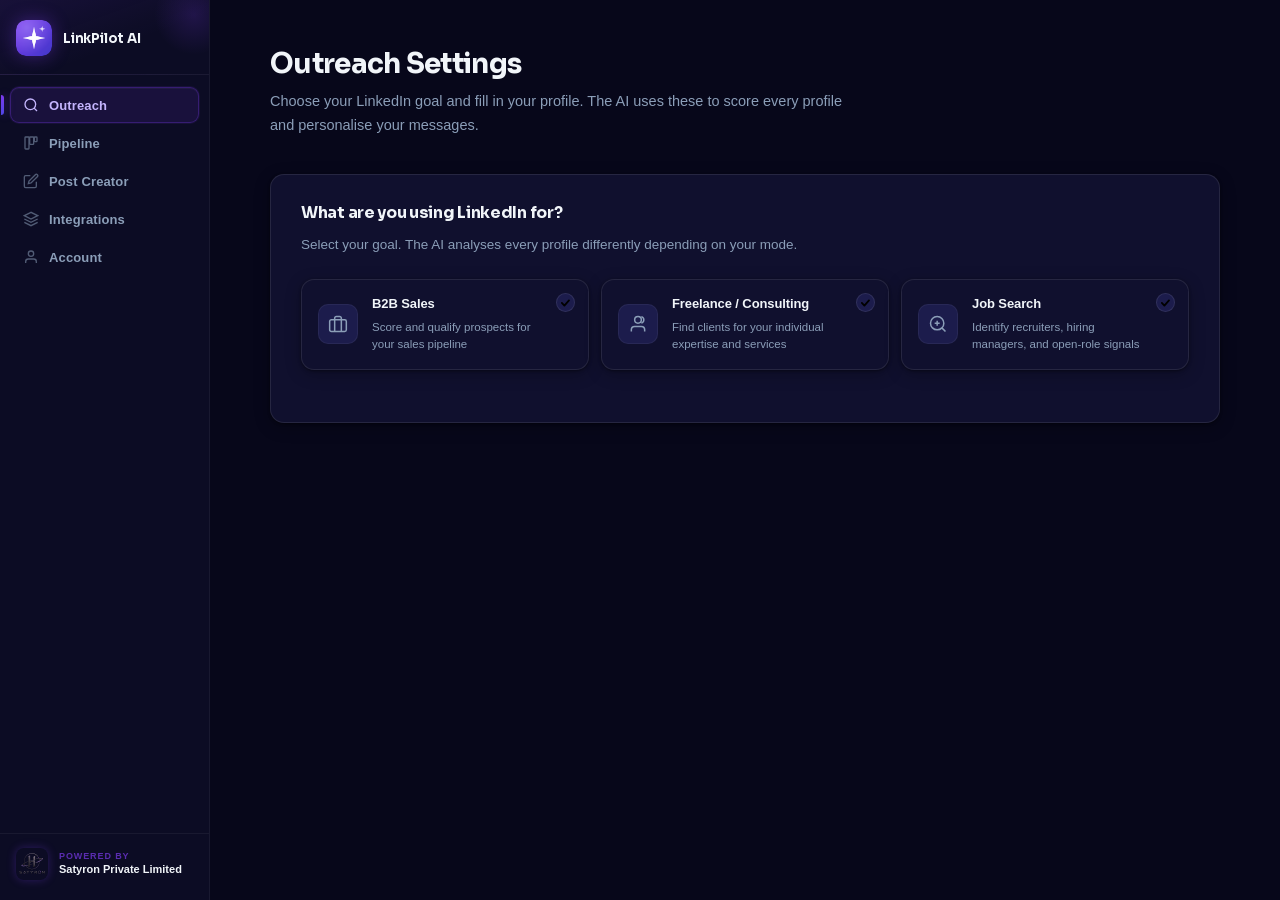
==== options/index.html @ fa3460a9 "Add outreach safety dashboard and Business Profile prefill to settings Two settings-page additions t" ====
<!DOCTYPE html>
<html lang="en">
<head>
  <meta charset="UTF-8">
  <meta name="viewport" content="width=device-width, initial-scale=1.0">
  <title>LinkPilot AI — Settings</title>
  <link rel="stylesheet" href="styles.css">
</head>
<body>
  <!-- ── Onboarding Overlay (shown for new users) ──────────────────────────── -->
  <div id="onboarding-overlay" class="onboarding-overlay" style="display:none;">
    <div class="onboarding-card">

      <!-- Step 1: Welcome -->
      <div class="ob-step" id="ob-step-welcome">
        <div class="ob-logo">
          <img src="../assets/extension_icon.png" width="56" height="56" alt="LinkPilot AI" style="border-radius:14px;display:block;" />
        </div>
        <div class="ob-welcome-title">Welcome to LinkPilot AI</div>
        <div class="ob-welcome-sub">by Satyron Private Limited</div>
        <div class="ob-user-row" id="ob-user-row"></div>
        <div class="ob-welcome-desc">AI-powered LinkedIn intelligence for B2B sales, freelancing, and job search. Let's get you set up.</div>
        <button class="ob-btn-primary" id="ob-welcome-next">Get Started →</button>
      </div>

      <!-- Step 2: Mode choice -->
      <div class="ob-step hidden" id="ob-step-mode">
        <div class="ob-welcome-title" style="font-size:19px">What are you using LinkedIn for?</div>
        <div class="ob-welcome-desc">This shapes how the AI scores contacts and writes your outreach — you can change it anytime in Settings.</div>
        <div class="mode-selector ob-mode-selector" id="ob-mode-selector">
          <button class="mode-card" type="button" data-intent="b2b_sales" id="ob-mode-b2b">
            <span class="mode-card-icon">
              <svg width="20" height="20" viewBox="0 0 24 24" fill="none" stroke="currentColor" stroke-width="1.8">
                <rect x="2" y="7" width="20" height="14" rx="2"/><path d="M16 21V5a2 2 0 0 0-2-2h-4a2 2 0 0 0-2 2v16"/>
              </svg>
            </span>
            <div class="mode-card-body">
              <span class="mode-card-name">B2B Sales</span>
              <span class="mode-card-tagline">Score and qualify prospects for your sales pipeline</span>
            </div>
            <span class="mode-card-check" aria-hidden="true">
              <svg width="11" height="11" viewBox="0 0 12 12" fill="none">
                <path d="M2 6.5l2.8 2.8 5-5.5" stroke="currentColor" stroke-width="2" stroke-linecap="round" stroke-linejoin="round"/>
              </svg>
            </span>
          </button>
          <button class="mode-card" type="button" data-intent="b2c_sales" id="ob-mode-b2c">
            <span class="mode-card-icon">
              <svg width="20" height="20" viewBox="0 0 24 24" fill="none" stroke="currentColor" stroke-width="1.8">
                <path d="M20 21v-2a4 4 0 0 0-4-4H8a4 4 0 0 0-4 4v2"/><circle cx="12" cy="7" r="4"/>
                <path d="M16 3.13a4 4 0 0 1 0 7.75"/>
              </svg>
            </span>
            <div class="mode-card-body">
              <span class="mode-card-name">Freelance / Consulting</span>
              <span class="mode-card-tagline">Find clients for your individual expertise and services</span>
            </div>
            <span class="mode-card-check" aria-hidden="true">
              <svg width="11" height="11" viewBox="0 0 12 12" fill="none">
                <path d="M2 6.5l2.8 2.8 5-5.5" stroke="currentColor" stroke-width="2" stroke-linecap="round" stroke-linejoin="round"/>
              </svg>
            </span>
          </button>
          <button class="mode-card" type="button" data-intent="job_search" id="ob-mode-job">
            <span class="mode-card-icon">
              <svg width="20" height="20" viewBox="0 0 24 24" fill="none" stroke="currentColor" stroke-width="1.8">
                <circle cx="11" cy="11" r="8"/><line x1="21" y1="21" x2="16.65" y2="16.65"/>
                <line x1="11" y1="8" x2="11" y2="14"/><line x1="8" y1="11" x2="14" y2="11"/>
              </svg>
            </span>
            <div class="mode-card-body">
              <span class="mode-card-name">Job Search</span>
              <span class="mode-card-tagline">Identify recruiters, hiring managers, and open-role signals</span>
            </div>
            <span class="mode-card-check" aria-hidden="true">
              <svg width="11" height="11" viewBox="0 0 12 12" fill="none">
                <path d="M2 6.5l2.8 2.8 5-5.5" stroke="currentColor" stroke-width="2" stroke-linecap="round" stroke-linejoin="round"/>
              </svg>
            </span>
          </button>
        </div>
        <button class="ob-btn-primary" id="ob-mode-next" disabled>Continue →</button>
      </div>

      <!-- Step 3: Connect OpenAI -->
      <div class="ob-step hidden" id="ob-step-apikey">
        <div class="ob-logo">
          <svg width="40" height="40" viewBox="0 0 24 24" fill="none" stroke="#a78bfa" stroke-width="1.6"><rect x="3" y="11" width="18" height="11" rx="2" ry="2"/><path d="M7 11V7a5 5 0 0 1 10 0v4"/></svg>
        </div>
        <div class="ob-welcome-title" style="font-size:19px">Connect your OpenAI account</div>
        <div class="ob-welcome-desc">Every analysis and message runs on your own OpenAI account, not ours — so you'll need an API key to use any AI feature. <a href="https://platform.openai.com/api-keys" target="_blank" rel="noopener" style="color:#c4b5fd">Get a key →</a></div>
        <input type="password" id="ob-api-key-input" class="ob-apikey-input" placeholder="sk-proj-..." autocomplete="off" spellcheck="false" />
        <div id="ob-apikey-status" class="status-msg" aria-live="polite"></div>
        <button class="ob-btn-primary" id="ob-apikey-save">Connect &amp; Continue →</button>
        <div class="ob-skip"><button class="ob-skip-btn" id="ob-apikey-skip">I'll add this later</button></div>
      </div>

      <!-- Step 4: Pricing -->
      <div class="ob-step hidden" id="ob-step-pricing">
        <div class="ob-pricing-header">
          <div class="ob-pricing-title">Choose your plan</div>
          <div class="ob-pricing-sub">Start free, upgrade when you need more.</div>
        </div>
        <div class="ob-plans">

          <!-- Free -->
          <div class="ob-plan ob-plan-free">
            <div class="ob-plan-badge">Free</div>
            <div class="ob-plan-price"><span class="ob-price-amount">$0</span><span class="ob-price-period">/month</span></div>
            <div class="ob-plan-desc">Perfect for getting started</div>
            <ul class="ob-plan-features">
              <li><svg width="14" height="14" viewBox="0 0 24 24" fill="none" stroke="#4ade80" stroke-width="2.5"><polyline points="20 6 9 17 4 12"/></svg>50 AI analyses per month</li>
              <li><svg width="14" height="14" viewBox="0 0 24 24" fill="none" stroke="#4ade80" stroke-width="2.5"><polyline points="20 6 9 17 4 12"/></svg>All outreach modes (B2B, Freelance, Job)</li>
              <li><svg width="14" height="14" viewBox="0 0 24 24" fill="none" stroke="#4ade80" stroke-width="2.5"><polyline points="20 6 9 17 4 12"/></svg>AI post creator</li>
              <li><svg width="14" height="14" viewBox="0 0 24 24" fill="none" stroke="#4ade80" stroke-width="2.5"><polyline points="20 6 9 17 4 12"/></svg>Connection &amp; follow-up messages</li>
              <li class="ob-feat-muted"><svg width="14" height="14" viewBox="0 0 24 24" fill="none" stroke="rgba(148,163,184,0.4)" stroke-width="2"><line x1="18" y1="6" x2="6" y2="18"/><line x1="6" y1="6" x2="18" y2="18"/></svg>HubSpot CRM integration</li>
              <li class="ob-feat-muted"><svg width="14" height="14" viewBox="0 0 24 24" fill="none" stroke="rgba(148,163,184,0.4)" stroke-width="2"><line x1="18" y1="6" x2="6" y2="18"/><line x1="6" y1="6" x2="18" y2="18"/></svg>Unlimited analyses</li>
            </ul>
            <button class="ob-btn-free" id="ob-start-free">Start Free</button>
          </div>

          <!-- Pro -->
          <div class="ob-plan ob-plan-pro">
            <div class="ob-plan-badge ob-badge-pro">Pro</div>
            <div class="ob-popular-tag">Most Popular</div>
            <div class="ob-plan-price"><span class="ob-price-amount">$29</span><span class="ob-price-period">/month</span></div>
            <div class="ob-plan-desc">For power users &amp; sales teams</div>
            <ul class="ob-plan-features">
              <li><svg width="14" height="14" viewBox="0 0 24 24" fill="none" stroke="#a78bfa" stroke-width="2.5"><polyline points="20 6 9 17 4 12"/></svg>Unlimited AI analyses</li>
              <li><svg width="14" height="14" viewBox="0 0 24 24" fill="none" stroke="#a78bfa" stroke-width="2.5"><polyline points="20 6 9 17 4 12"/></svg>All outreach modes (B2B, Freelance, Job)</li>
              <li><svg width="14" height="14" viewBox="0 0 24 24" fill="none" stroke="#a78bfa" stroke-width="2.5"><polyline points="20 6 9 17 4 12"/></svg>AI post creator + image generation</li>
              <li><svg width="14" height="14" viewBox="0 0 24 24" fill="none" stroke="#a78bfa" stroke-width="2.5"><polyline points="20 6 9 17 4 12"/></svg>HubSpot CRM push</li>
              <li><svg width="14" height="14" viewBox="0 0 24 24" fill="none" stroke="#a78bfa" stroke-width="2.5"><polyline points="20 6 9 17 4 12"/></svg>Priority AI (faster responses)</li>
              <li><svg width="14" height="14" viewBox="0 0 24 24" fill="none" stroke="#a78bfa" stroke-width="2.5"><polyline points="20 6 9 17 4 12"/></svg>Early access to new features</li>
            </ul>
            <button class="ob-btn-pro" id="ob-start-pro">
              <svg width="14" height="14" viewBox="0 0 24 24" fill="none" stroke="currentColor" stroke-width="2"><polygon points="13 2 3 14 12 14 11 22 21 10 12 10 13 2"/></svg>
              Upgrade to Pro
            </button>
            <div class="ob-pro-note" id="ob-pro-status"></div>
          </div>

        </div>
        <div class="ob-skip"><button class="ob-skip-btn" id="ob-skip">Maybe later — continue with free</button></div>
      </div>

    </div>
  </div>

  <div class="settings-root">

    <!-- ── Sidebar ─────────────────────────────────────────────────────────── -->
    <aside class="settings-sidebar">
      <div class="sidebar-brand">
        <div class="sidebar-brand-icon">
          <img src="../assets/extension_icon.png" width="36" height="36" alt="LinkPilot AI" style="display:block;border-radius:9px;" />
        </div>
        <div class="sidebar-brand-text">
          <span class="brand-name">LinkPilot AI</span>
        </div>
      </div>

      <nav class="sidebar-nav">
        <button class="snav-item active" data-tab="outreach">
          <svg width="16" height="16" viewBox="0 0 24 24" fill="none" stroke="currentColor" stroke-width="2">
            <circle cx="11" cy="11" r="8"/><line x1="21" y1="21" x2="16.65" y2="16.65"/>
          </svg>
          Outreach
        </button>
        <button class="snav-item" data-tab="pipeline">
          <svg width="16" height="16" viewBox="0 0 24 24" fill="none" stroke="currentColor" stroke-width="2">
            <rect x="3" y="3" width="6" height="18" rx="1"/><rect x="10" y="3" width="6" height="11" rx="1"/><rect x="17" y="3" width="4" height="7" rx="1"/>
          </svg>
          Pipeline
        </button>
        <button class="snav-item" data-tab="postcreator">
          <svg width="16" height="16" viewBox="0 0 24 24" fill="none" stroke="currentColor" stroke-width="2">
            <path d="M11 4H4a2 2 0 0 0-2 2v14a2 2 0 0 0 2 2h14a2 2 0 0 0 2-2v-7"/><path d="M18.5 2.5a2.121 2.121 0 0 1 3 3L12 15l-4 1 1-4 9.5-9.5z"/>
          </svg>
          Post Creator
        </button>
        <button class="snav-item" data-tab="integrations">
          <svg width="16" height="16" viewBox="0 0 24 24" fill="none" stroke="currentColor" stroke-width="2">
            <path d="M12 2L2 7l10 5 10-5-10-5z"/><path d="M2 17l10 5 10-5"/><path d="M2 12l10 5 10-5"/>
          </svg>
          Integrations
        </button>
        <button class="snav-item" data-tab="account">
          <svg width="16" height="16" viewBox="0 0 24 24" fill="none" stroke="currentColor" stroke-width="2">
            <path d="M20 21v-2a4 4 0 0 0-4-4H8a4 4 0 0 0-4 4v2"/><circle cx="12" cy="7" r="4"/>
          </svg>
          Account
        </button>
      </nav>

      <div class="sidebar-powered">
        <img src="../assets/satyron_logo.png" width="32" height="32" alt="Satyron" class="powered-logo" />
        <div class="powered-text">
          <span class="powered-by">Powered by</span>
          <span class="powered-name">Satyron Private Limited</span>
        </div>
      </div>
    </aside>

    <!-- ── Main Content ────────────────────────────────────────────────────── -->
    <main class="settings-main">

      <!-- ── Tab: Outreach ──────────────────────────────────────────────────── -->
      <div class="stab-panel" id="panel-outreach">
        <div class="panel-header">
          <h1>Outreach Settings</h1>
          <p class="panel-sub">Choose your LinkedIn goal and fill in your profile. The AI uses these to score every profile and personalise your messages.</p>
        </div>

        <!-- Mode Selector -->
        <div class="card">
          <h3>What are you using LinkedIn for?</h3>
          <p class="card-desc">Select your goal. The AI analyses every profile differently depending on your mode.</p>
          <div class="mode-selector" id="mode-selector">
            <button class="mode-card" data-intent="b2b_sales" id="mode-b2b">
              <span class="mode-card-icon">
                <svg width="20" height="20" viewBox="0 0 24 24" fill="none" stroke="currentColor" stroke-width="1.8">
                  <rect x="2" y="7" width="20" height="14" rx="2"/><path d="M16 21V5a2 2 0 0 0-2-2h-4a2 2 0 0 0-2 2v16"/>
                </svg>
              </span>
              <div class="mode-card-body">
                <span class="mode-card-name">B2B Sales</span>
                <span class="mode-card-tagline">Score and qualify prospects for your sales pipeline</span>
              </div>
              <span class="mode-card-check" aria-hidden="true">
                <svg width="11" height="11" viewBox="0 0 12 12" fill="none">
                  <path d="M2 6.5l2.8 2.8 5-5.5" stroke="currentColor" stroke-width="2" stroke-linecap="round" stroke-linejoin="round"/>
                </svg>
              </span>
            </button>
            <button class="mode-card" data-intent="b2c_sales" id="mode-b2c">
              <span class="mode-card-icon">
                <svg width="20" height="20" viewBox="0 0 24 24" fill="none" stroke="currentColor" stroke-width="1.8">
                  <path d="M20 21v-2a4 4 0 0 0-4-4H8a4 4 0 0 0-4 4v2"/><circle cx="12" cy="7" r="4"/>
                  <path d="M16 3.13a4 4 0 0 1 0 7.75"/>
                </svg>
              </span>
              <div class="mode-card-body">
                <span class="mode-card-name">Freelance / Consulting</span>
                <span class="mode-card-tagline">Find clients for your individual expertise and services</span>
              </div>
              <span class="mode-card-check" aria-hidden="true">
                <svg width="11" height="11" viewBox="0 0 12 12" fill="none">
                  <path d="M2 6.5l2.8 2.8 5-5.5" stroke="currentColor" stroke-width="2" stroke-linecap="round" stroke-linejoin="round"/>
                </svg>
              </span>
            </button>
            <button class="mode-card" data-intent="job_search" id="mode-job">
              <span class="mode-card-icon">
                <svg width="20" height="20" viewBox="0 0 24 24" fill="none" stroke="currentColor" stroke-width="1.8">
                  <circle cx="11" cy="11" r="8"/><line x1="21" y1="21" x2="16.65" y2="16.65"/>
                  <line x1="11" y1="8" x2="11" y2="14"/><line x1="8" y1="11" x2="14" y2="11"/>
                </svg>
              </span>
              <div class="mode-card-body">
                <span class="mode-card-name">Job Search</span>
                <span class="mode-card-tagline">Identify recruiters, hiring managers, and open-role signals</span>
              </div>
              <span class="mode-card-check" aria-hidden="true">
                <svg width="11" height="11" viewBox="0 0 12 12" fill="none">
                  <path d="M2 6.5l2.8 2.8 5-5.5" stroke="currentColor" stroke-width="2" stroke-linecap="round" stroke-linejoin="round"/>
                </svg>
              </span>
            </button>
          </div>
          <div id="intent-status" class="status-msg" aria-live="polite"></div>
        </div>

        <!-- Mode info box -->
        <div class="mode-info-box" id="mode-info-box"></div>

        <!-- Profile cards — shown/hidden per mode -->
        <div id="step2-block">

          <!-- B2B: ICP -->
          <div class="card hidden" id="sales-config">
            <div class="card-mode-badge badge-sales">B2B Sales</div>
            <h3>Ideal Customer Profile (ICP)</h3>
            <p class="card-desc">Define which industries you sell into and which to skip. The AI rates every prospect as <strong>Strong Fit</strong>, <strong>Partial Fit</strong>, or <strong>Poor Fit</strong>.</p>
            <div class="form-group">
              <label>Target industries <span class="label-hint">— prospects here score higher</span></label>
              <div class="tag-input" id="target-tags"></div>
              <input type="text" id="target-input" class="tag-text" placeholder='Type an industry and press Enter — e.g. "Dental", "Fintech"' autocomplete="off" />
            </div>
            <div class="form-group">
              <label>Excluded industries <span class="label-hint">— flagged as poor fit automatically</span></label>
              <div class="tag-input" id="exclude-tags"></div>
              <input type="text" id="exclude-input" class="tag-text" placeholder='Type to exclude and press Enter — e.g. "IT staffing"' autocomplete="off" />
            </div>
            <div id="icp-status" class="status-msg" aria-live="polite"></div>
            <div class="actions">
              <button type="button" id="icp-save-btn" class="btn-primary">Save ICP</button>
              <button type="button" id="icp-reset-btn" class="btn-secondary">Reset excludes to default</button>
            </div>
          </div>

          <!-- B2B: Business Profile -->
          <div class="card hidden" id="business-config">
            <div class="card-mode-badge badge-sales">B2B Sales</div>
            <h3>Your Business Profile</h3>
            <p class="card-desc">Tell the AI what you sell and who you sell to. It uses this to write personalised outreach that references your context without ever making a hard pitch.</p>
            <div class="form-group">
              <label for="biz-expertise">Your personal expertise <span class="optional">(optional)</span></label>
              <textarea id="biz-expertise" rows="2" placeholder="e.g. Senior Full Stack Engineer with 10 years in AI, ML automation, and blockchain"></textarea>
            </div>
            <div class="form-group">
              <label for="biz-offer">What you sell / offer</label>
              <textarea id="biz-offer" rows="2" placeholder="e.g. We build custom patient-booking software for dental clinics"></textarea>
            </div>
            <div class="form-group">
              <label for="biz-customer">Your ideal customer</label>
              <textarea id="biz-customer" rows="2" placeholder="e.g. Clinic owners and practice managers at multi-location dental groups"></textarea>
            </div>
            <div class="form-group">
              <label for="biz-problem">Problem you solve</label>
              <textarea id="biz-problem" rows="2" placeholder="e.g. They lose revenue to no-shows and manual scheduling"></textarea>
            </div>
            <div class="form-group">
              <label for="biz-valueprop">Value prop <span class="optional">(optional)</span></label>
              <input type="text" id="biz-valueprop" placeholder="e.g. Cut no-shows by 40% with automated reminders" />
            </div>
            <div class="form-row">
              <div class="form-group">
                <label for="biz-name">Your first name <span class="optional">(optional)</span></label>
                <input type="text" id="biz-name" placeholder="e.g. Jane" />
              </div>
              <div class="form-group">
                <label for="biz-company">Your company name <span class="optional">(optional)</span></label>
                <input type="text" id="biz-company" placeholder="e.g. Acme" />
              </div>
            </div>
            <div id="biz-status" class="status-msg" aria-live="polite"></div>
            <div class="actions">
              <button type="button" id="biz-save-btn" class="btn-primary">Save Business Profile</button>
            </div>
          </div>

          <!-- B2B: Message Style -->
          <div class="card hidden" id="message-config">
            <div class="card-mode-badge badge-sales">B2B Sales</div>
            <h3>Message Style</h3>
            <p class="card-desc">Set your default tone and length for AI-generated connection requests and messages.</p>
            <div class="form-group">
              <label>Tone</label>
              <div class="seg" id="tone-seg">
                <button type="button" data-val="warm">Warm</button>
                <button type="button" data-val="direct">Direct</button>
                <button type="button" data-val="casual">Casual</button>
                <button type="button" data-val="professional">Professional</button>
              </div>
            </div>
            <div class="form-group">
              <label>Length</label>
              <div class="seg" id="length-seg">
                <button type="button" data-val="short">Short</button>
                <button type="button" data-val="standard">Standard</button>
              </div>
            </div>
            <div class="form-group">
              <label class="checkbox-row">
                <input type="checkbox" id="cta-toggle" />
                Include a soft call-to-action at the end
              </label>
              <input type="text" id="cta-text" placeholder='e.g. "Open to a quick chat sometime?"' />
            </div>
            <div id="msg-status" class="status-msg" aria-live="polite"></div>
            <div class="actions">
              <button type="button" id="msg-save-btn" class="btn-primary">Save Message Style</button>
            </div>
          </div>

          <!-- Freelance: Target Industries -->
          <div class="card hidden" id="b2c-icp-config">
            <div class="card-mode-badge badge-b2c">Freelance</div>
            <h3>Target Client Industries</h3>
            <p class="card-desc">Optional — your own target/exclude industries, separate from any B2B ICP you've configured. The AI rates each contact's <strong>Client Potential</strong> using these instead.</p>
            <div class="form-group">
              <label>Target industries <span class="label-hint">— contacts here score higher</span></label>
              <div class="tag-input" id="b2c-target-tags"></div>
              <input type="text" id="b2c-target-input" class="tag-text" placeholder='Type an industry and press Enter — e.g. "Startups", "E-commerce"' autocomplete="off" />
            </div>
            <div class="form-group">
              <label>Excluded industries <span class="optional">(optional)</span></label>
              <div class="tag-input" id="b2c-exclude-tags"></div>
              <input type="text" id="b2c-exclude-input" class="tag-text" placeholder='Type to exclude and press Enter' autocomplete="off" />
            </div>
            <div id="b2c-icp-status" class="status-msg" aria-live="polite"></div>
            <div class="actions">
              <button type="button" id="b2c-icp-save-btn" class="btn-primary">Save Target Industries</button>
            </div>
          </div>

          <!-- Freelance: Personal Profile -->
          <div class="card hidden" id="b2c-config">
            <div class="card-mode-badge badge-b2c">Freelance</div>
            <h3>Your Personal Profile</h3>
            <p class="card-desc">Tell the AI about your expertise and services so it can evaluate each contact as a potential client and suggest the best approach angle.</p>
            <div class="form-group">
              <label for="b2c-expertise">Your expertise / domain</label>
              <textarea id="b2c-expertise" rows="2" placeholder="e.g. Full-stack developer specialising in React and Node.js — 8 years building SaaS products"></textarea>
            </div>
            <div class="form-group">
              <label for="b2c-services">Services you offer</label>
              <textarea id="b2c-services" rows="2" placeholder="e.g. MVP builds, custom dashboards, API integrations"></textarea>
            </div>
            <div class="form-group">
              <label for="b2c-target">Your target clients</label>
              <textarea id="b2c-target" rows="2" placeholder="e.g. Funded early-stage startups and solo founders"></textarea>
            </div>
            <div class="form-group">
              <label for="b2c-problem">Problem you solve</label>
              <textarea id="b2c-problem" rows="2" placeholder="e.g. Founders who need to ship fast but can't justify a full-time engineer"></textarea>
            </div>
            <div class="form-group">
              <label for="b2c-valueprop">Your unique angle <span class="optional">(optional)</span></label>
              <input type="text" id="b2c-valueprop" placeholder="e.g. Shipped 20+ MVPs, always on time, async-first" />
            </div>
            <div class="form-group">
              <label for="b2c-name">Your first name <span class="optional">(optional)</span></label>
              <input type="text" id="b2c-name" placeholder="e.g. Jane" />
            </div>
            <div id="b2c-status" class="status-msg" aria-live="polite"></div>
            <div class="actions">
              <button type="button" id="b2c-save-btn" class="btn-primary">Save Personal Profile</button>
            </div>
          </div>

          <!-- Freelance: Message Style -->
          <div class="card hidden" id="b2c-message-config">
            <div class="card-mode-badge badge-b2c">Freelance</div>
            <h3>Message Style</h3>
            <p class="card-desc">Set your default tone and length for AI-generated connection requests and messages. Separate from your B2B style — switching modes never carries one over into the other.</p>
            <div class="form-group">
              <label>Tone</label>
              <div class="seg" id="b2c-tone-seg">
                <button type="button" data-val="warm">Warm</button>
                <button type="button" data-val="direct">Direct</button>
                <button type="button" data-val="casual">Casual</button>
                <button type="button" data-val="professional">Professional</button>
              </div>
            </div>
            <div class="form-group">
              <label>Length</label>
              <div class="seg" id="b2c-length-seg">
                <button type="button" data-val="short">Short</button>
                <button type="button" data-val="standard">Standard</button>
              </div>
            </div>
            <div class="form-group">
              <label class="checkbox-row">
                <input type="checkbox" id="b2c-cta-toggle" />
                Include a soft call-to-action at the end
              </label>
              <input type="text" id="b2c-cta-text" placeholder='e.g. "Open to a quick chat sometime?"' />
            </div>
            <div id="b2c-msg-status" class="status-msg" aria-live="polite"></div>
            <div class="actions">
              <button type="button" id="b2c-msg-save-btn" class="btn-primary">Save Message Style</button>
            </div>
          </div>

          <!-- Job Search: Seeker Profile -->
          <div class="card hidden" id="job-config">
            <div class="card-mode-badge badge-job">Job Search</div>
            <h3>Your Job Seeker Profile</h3>
            <p class="card-desc">The AI uses this to write connection requests that sound natural — not like a job application.</p>
            <div class="form-row">
              <div class="form-group">
                <label for="job-name">Your first name <span class="optional">(optional)</span></label>
                <input type="text" id="job-name" placeholder="e.g. Alex" />
              </div>
              <div class="form-group">
                <label for="job-title">Your current or target job title</label>
                <input type="text" id="job-title" placeholder="e.g. Product Manager" />
              </div>
            </div>
            <div class="form-group">
              <label for="job-background">Your professional background <span class="label-hint">— 1 to 3 sentences</span></label>
              <textarea id="job-background" rows="3" placeholder="e.g. 5 years in B2B SaaS product management at two Series-B startups."></textarea>
            </div>
            <div class="form-group">
              <label>Roles you are targeting</label>
              <div class="tag-input" id="job-role-tags"></div>
              <input type="text" id="job-role-input" class="tag-text" placeholder='Press Enter after each — e.g. "Product Manager", "Growth Lead"' autocomplete="off" />
            </div>
            <div class="form-group">
              <label>Industries you are targeting <span class="optional">(optional)</span></label>
              <div class="tag-input" id="job-industry-tags"></div>
              <input type="text" id="job-industry-input" class="tag-text" placeholder='e.g. "SaaS", "Fintech"' autocomplete="off" />
            </div>
            <div class="form-group">
              <label for="job-years">Years of experience</label>
              <select id="job-years" class="form-select">
                <option value="">Select...</option>
                <option value="0–2 years (entry-level)">0–2 years (entry-level)</option>
                <option value="3–5 years (mid-level)">3–5 years (mid-level)</option>
                <option value="6–10 years (senior)">6–10 years (senior)</option>
                <option value="10+ years (lead / principal)">10+ years (lead / principal)</option>
              </select>
            </div>
            <div id="job-status" class="status-msg" aria-live="polite"></div>
            <div class="actions">
              <button type="button" id="job-save-btn" class="btn-primary">Save Job Profile</button>
            </div>
          </div>

          <!-- Job Search: Message Style -->
          <div class="card hidden" id="job-message-config">
            <div class="card-mode-badge badge-job">Job Search</div>
            <h3>Message Style</h3>
            <p class="card-desc">Set your default tone and length for AI-generated connection requests and messages. Separate from your other modes' style.</p>
            <div class="form-group">
              <label>Tone</label>
              <div class="seg" id="job-tone-seg">
                <button type="button" data-val="warm">Warm</button>
                <button type="button" data-val="direct">Direct</button>
                <button type="button" data-val="casual">Casual</button>
                <button type="button" data-val="professional">Professional</button>
              </div>
            </div>
            <div class="form-group">
              <label>Length</label>
              <div class="seg" id="job-length-seg">
                <button type="button" data-val="short">Short</button>
                <button type="button" data-val="standard">Standard</button>
              </div>
            </div>
            <div class="form-group">
              <label class="checkbox-row">
                <input type="checkbox" id="job-cta-toggle" />
                Include a soft call-to-action at the end
              </label>
              <input type="text" id="job-cta-text" placeholder='e.g. "Open to hearing more about the role?"' />
            </div>
            <div id="job-msg-status" class="status-msg" aria-live="polite"></div>
            <div class="actions">
              <button type="button" id="job-msg-save-btn" class="btn-primary">Save Message Style</button>
            </div>
          </div>

        </div><!-- end step2-block -->
      </div><!-- end panel-outreach -->

      <!-- ── Tab: Pipeline ──────────────────────────────────────────────────── -->
      <div class="stab-panel hidden" id="panel-pipeline">
        <div class="panel-header">
          <h1>Pipeline</h1>
          <p class="panel-sub">Every saved contact, grouped by outreach stage. Change stage inline, filter, or export.</p>
        </div>
        <div class="reminder-settings-bar">
          <label class="reminder-settings-toggle">
            <input type="checkbox" id="reminder-enabled-toggle" checked />
            <span>Follow-up reminders</span>
          </label>
          <span class="reminder-settings-sep">·</span>
          <label class="reminder-settings-threshold">
            Nudge me after
            <input type="number" id="reminder-threshold-input" min="1" max="30" value="3" />
            days of no activity
          </label>
          <button type="button" id="reminder-settings-save-btn" class="btn-secondary">Save</button>
          <span id="reminder-settings-status" class="status-msg" aria-live="polite"></span>
        </div>
        <div class="outreach-safety-bar" id="outreach-safety-bar">
          <span class="outreach-safety-label">Today's outreach</span>
          <span class="outreach-safety-stat" id="outreach-safety-conn">
            <span class="outreach-safety-dot"></span>
            <span id="outreach-safety-conn-text">0 connection requests</span>
          </span>
          <span class="outreach-safety-stat" id="outreach-safety-msg">
            <span class="outreach-safety-dot"></span>
            <span id="outreach-safety-msg-text">0 messages</span>
          </span>
          <span class="outreach-safety-week" id="outreach-safety-week"></span>
          <span class="outreach-safety-info" id="outreach-safety-info" tabindex="0" title="Safe LinkedIn ranges based on current outreach research: roughly 20-40 connection requests/day, 30-60 messages/day, and under ~150 connection requests/week. Going over these regularly raises the risk of LinkedIn restricting your account — this counts every message or connection request this extension has helped you copy or send.">ⓘ</span>
        </div>
        <div class="pipeline-toolbar">
          <input type="text" id="pipeline-search" class="pipeline-search" placeholder="Filter by name or company..." />
          <select id="pipeline-intent-filter" class="pipeline-intent-filter">
            <option value="">All modes</option>
            <option value="b2b_sales">B2B Sales</option>
            <option value="b2c_sales">Freelance</option>
            <option value="job_search">Job Search</option>
          </select>
          <div class="notifications-wrap">
            <button type="button" id="notifications-btn" class="btn-secondary">
              🔔 Notifications <span id="notifications-count" class="notifications-badge hidden">0</span>
            </button>
            <div id="notifications-panel" class="notifications-panel hidden">
              <div class="notifications-panel-header">Due today</div>
              <div id="notifications-list" class="notifications-list"></div>
            </div>
          </div>
          <button type="button" id="pipeline-export-btn" class="btn-secondary">Export CSV</button>
        </div>
        <div id="pipeline-board" class="pipeline-board"></div>
        <div id="pipeline-empty" class="pipeline-empty hidden">No saved contacts yet — save a profile from LinkedIn to start tracking your pipeline.</div>
      </div><!-- end panel-pipeline -->

      <!-- ── Tab: Post Creator ──────────────────────────────────────────────── -->
      <div class="stab-panel hidden" id="panel-postcreator">
        <div class="panel-header">
          <h1>Post Creator</h1>
          <p class="panel-sub">Configure the AI post generator that appears on your LinkedIn profile. Switch between your personal brand and your company brand.</p>
        </div>

        <!-- Personal / Company toggle -->
        <div class="pc-settings-toggle">
          <button class="pc-stoggle active" data-panel="personal">
            <svg width="16" height="16" viewBox="0 0 24 24" fill="none" stroke="currentColor" stroke-width="2">
              <path d="M20 21v-2a4 4 0 0 0-4-4H8a4 4 0 0 0-4 4v2"/><circle cx="12" cy="7" r="4"/>
            </svg>
            Personal Brand
          </button>
          <button class="pc-stoggle" data-panel="company">
            <svg width="16" height="16" viewBox="0 0 24 24" fill="none" stroke="currentColor" stroke-width="2">
              <rect x="2" y="7" width="20" height="14" rx="2"/><path d="M16 21V5a2 2 0 0 0-2-2h-4a2 2 0 0 0-2 2v16"/>
            </svg>
            Company Brand
          </button>
        </div>

        <!-- Personal Creator Profile -->
        <div id="pc-personal-section">
          <div class="card">
            <div class="card-mode-badge badge-creator">Personal Brand</div>
            <h3>Your Content Creator Profile</h3>
            <p class="card-desc">The AI uses this to generate posts that sound like you — specific to your domain, audience, and goals. Add your LinkedIn URL to activate the Post Creator button on your own profile page.</p>
            <div class="form-row">
              <div class="form-group">
                <label for="creator-name">Your first name <span class="optional">(optional)</span></label>
                <input type="text" id="creator-name" placeholder="e.g. Husnain" />
              </div>
              <div class="form-group">
                <label for="creator-goal">Your LinkedIn goal</label>
                <select id="creator-goal" class="form-select">
                  <option value="">Select...</option>
                  <option value="build personal brand">Build personal brand / thought leadership</option>
                  <option value="attract job offers">Attract job offers and recruiters</option>
                  <option value="find clients">Find freelance or consulting clients</option>
                  <option value="grow network">Grow my professional network</option>
                  <option value="attract investors">Attract investors or co-founders</option>
                </select>
              </div>
            </div>
            <div class="form-group">
              <label for="creator-linkedin-url">Your LinkedIn profile URL <span class="label-hint">— activates the Post button on your own profile</span></label>
              <input type="url" id="creator-linkedin-url" placeholder="https://www.linkedin.com/in/your-username/" autocomplete="off" />
            </div>
            <div class="form-group">
              <label>Your expertise &amp; domains <span class="label-hint">— topics you post about</span></label>
              <div class="tag-input" id="creator-domain-tags"></div>
              <input type="text" id="creator-domain-input" class="tag-text" placeholder='Press Enter after each — e.g. "AI", "Blockchain", "Full Stack"' autocomplete="off" />
            </div>
            <div class="form-group">
              <label for="creator-audience">Target audience <span class="label-hint">— who you want to reach</span></label>
              <input type="text" id="creator-audience" placeholder="e.g. CTOs, investors, senior engineers, AI researchers" />
            </div>
            <div class="form-group">
              <label for="creator-style">Preferred post style</label>
              <select id="creator-style" class="form-select">
                <option value="educational">Educational — teach something valuable</option>
                <option value="story">Story — personal experience or journey</option>
                <option value="hottake">Hot Take — contrarian or bold opinion</option>
                <option value="tips">Quick Tips — practical, actionable list</option>
              </select>
            </div>
            <div id="creator-status" class="status-msg" aria-live="polite"></div>
            <div class="actions">
              <button type="button" id="creator-save-btn" class="btn-primary">Save Creator Profile</button>
              <button type="button" id="creator-prefill-btn" class="btn-secondary" title="Fill in blank fields from your Business Profile in Outreach settings">Prefill from Business Profile</button>
            </div>
          </div>
        </div>

        <!-- Company Profile -->
        <div id="pc-company-section" class="hidden">
          <div class="card">
            <div class="card-mode-badge badge-company">Company Brand</div>
            <h3>Your Company Profile</h3>
            <p class="card-desc">Generate authoritative B2B posts on behalf of your company. The AI writes as the company — targeting clients, stakeholders, and talent.</p>
            <div class="form-row">
              <div class="form-group">
                <label for="co-name">Company name</label>
                <input type="text" id="co-name" placeholder="e.g. Satyron" />
              </div>
              <div class="form-group">
                <label for="co-industry">Industry</label>
                <input type="text" id="co-industry" placeholder="e.g. AI / SaaS, Blockchain, FinTech" />
              </div>
            </div>
            <div class="form-group">
              <label for="co-about">What your company does <span class="label-hint">— 2-3 sentences</span></label>
              <textarea id="co-about" rows="3" placeholder="e.g. We build AI-powered automation tools for B2B companies, helping teams reduce manual work through intelligent workflows."></textarea>
            </div>
            <div class="form-group">
              <label for="co-products">Products / services</label>
              <textarea id="co-products" rows="2" placeholder="e.g. AI workflow automation, custom ML models, predictive dashboards"></textarea>
            </div>
            <div class="form-group">
              <label for="co-icp">Ideal client profile (ICP)</label>
              <textarea id="co-icp" rows="2" placeholder="e.g. CTOs and operations leaders at Series A–C SaaS companies"></textarea>
            </div>
            <div class="form-row">
              <div class="form-group">
                <label for="co-goal">Company LinkedIn goal</label>
                <select id="co-goal" class="form-select">
                  <option value="">Select...</option>
                  <option value="attract clients and close deals">Attract clients and close deals</option>
                  <option value="build brand awareness and authority">Build brand awareness and authority</option>
                  <option value="attract top talent and employer brand">Attract top talent / employer brand</option>
                  <option value="engage investors and stakeholders">Engage investors and stakeholders</option>
                  <option value="all of the above">All of the above</option>
                </select>
              </div>
              <div class="form-group">
                <label for="co-style">Default post style</label>
                <select id="co-style" class="form-select">
                  <option value="thought_leadership">Thought Leadership</option>
                  <option value="industry_insight">Industry Insight</option>
                  <option value="case_study">Case Study / Success Story</option>
                  <option value="culture">Company Culture / Team</option>
                  <option value="product_spotlight">Product Spotlight</option>
                </select>
              </div>
            </div>
            <div id="co-status" class="status-msg" aria-live="polite"></div>
            <div class="actions">
              <button type="button" id="co-save-btn" class="btn-primary">Save Company Profile</button>
              <button type="button" id="co-prefill-btn" class="btn-secondary" title="Fill in blank fields from your Business Profile in Outreach settings">Prefill from Business Profile</button>
            </div>
          </div>
        </div>

      </div><!-- end panel-postcreator -->

      <!-- ── Tab: Integrations ──────────────────────────────────────────────── -->
      <div class="stab-panel hidden" id="panel-integrations">
        <div class="panel-header">
          <h1>Integrations</h1>
          <p class="panel-sub">Connect LinkPilot AI to OpenAI and your CRM. Your keys are stored only in your browser and sent directly to the respective APIs — never to our servers.</p>
        </div>

        <!-- OpenAI -->
        <div class="card">
          <div class="card-title-row">
            <svg width="20" height="20" viewBox="0 0 24 24" fill="#f1f0ec">
              <path d="M22.2819 9.8211a5.9847 5.9847 0 0 0-.5157-4.9108 6.0462 6.0462 0 0 0-6.5098-2.9A6.0651 6.0651 0 0 0 4.9807 4.1818a5.9847 5.9847 0 0 0-3.9977 2.9 6.0462 6.0462 0 0 0 .7427 7.0966 5.98 5.98 0 0 0 .511 4.9107 6.051 6.051 0 0 0 6.5146 2.9001A5.9847 5.9847 0 0 0 13.2599 24a6.0557 6.0557 0 0 0 5.7718-4.2058 5.9894 5.9894 0 0 0 3.9977-2.9001 6.0557 6.0557 0 0 0-.7475-7.0729zm-9.022 12.6081a4.4755 4.4755 0 0 1-2.8764-1.0408l.1419-.0804 4.7783-2.7582a.7948.7948 0 0 0 .3927-.6813v-6.7369l2.02 1.1686a.071.071 0 0 1 .038.052v5.5826a4.504 4.504 0 0 1-4.4945 4.4944zm-9.6607-4.1254a4.4708 4.4708 0 0 1-.5346-3.0137l.142.0852 4.783 2.7582a.7712.7712 0 0 0 .7806 0l5.8428-3.3685v2.3324a.0804.0804 0 0 1-.0332.0615L9.74 19.9502a4.4992 4.4992 0 0 1-6.1408-1.6464zM2.3408 7.8956a4.485 4.485 0 0 1 2.3655-1.9728V11.6a.7664.7664 0 0 0 .3879.6765l5.8144 3.3543-2.0201 1.1685a.0757.0757 0 0 1-.071 0l-4.8303-2.7865A4.504 4.504 0 0 1 2.3408 7.872zm16.5963 3.8558L13.1038 8.364 15.1192 7.2a.0757.0757 0 0 1 .071 0l4.8303 2.7913a4.4944 4.4944 0 0 1-.6765 8.1042v-5.6772a.79.79 0 0 0-.407-.667zm2.0107-3.0231l-.142-.0852-4.7735-2.7818a.7759.7759 0 0 0-.7854 0L9.409 9.2297V6.8974a.0662.0662 0 0 1 .0284-.0615l4.8303-2.7866a4.4992 4.4992 0 0 1 6.6802 4.66zM8.3065 12.863l-2.02-1.1638a.0804.0804 0 0 1-.038-.0567V6.0742a4.4992 4.4992 0 0 1 7.3757-3.4537l-.142.0805L8.704 5.459a.7948.7948 0 0 0-.3927.6813zm1.0976-2.3654l2.602-1.4998 2.6069 1.4998v2.9994l-2.5974 1.4997-2.6067-1.4997Z"/>
            </svg>
            <h3>OpenAI API Key <span class="required-badge">Required</span></h3>
          </div>
          <p class="card-desc">Needed to run AI analysis on LinkedIn profiles and generate content. <a href="https://platform.openai.com/api-keys" target="_blank" rel="noopener">Get your API key →</a></p>
          <div class="form-group">
            <label for="api-key">Paste your API key here</label>
            <div class="input-wrapper">
              <input type="password" id="api-key" placeholder="sk-proj-..." autocomplete="off" spellcheck="false" />
              <button type="button" id="toggle-visibility" class="toggle-btn" aria-label="Show/hide key">
                <svg id="eye-icon" width="18" height="18" viewBox="0 0 24 24" fill="none" stroke="currentColor" stroke-width="2">
                  <path d="M1 12s4-8 11-8 11 8 11 8-4 8-11 8-11-8-11-8z"></path>
                  <circle cx="12" cy="12" r="3"></circle>
                </svg>
              </button>
            </div>
            <p class="hint">Keys start with <code>sk-</code> and are found on the OpenAI platform under API keys.</p>
          </div>
          <div id="status-msg" class="status-msg" aria-live="polite"></div>
          <div class="actions">
            <button type="button" id="save-btn" class="btn-primary">Save API Key</button>
            <button type="button" id="clear-btn" class="btn-secondary">Clear Key</button>
          </div>
        </div>

        <!-- HubSpot -->
        <div class="card">
          <div class="card-title-row">
            <svg width="20" height="20" viewBox="0 0 512 512" fill="#FF7A59">
              <path d="M267.4 211.6c-25.1 23.7-40.8 57-40.8 94 0 29.3 9.7 56.3 26 78L203 434c-4.4-1.6-9.1-2.5-14-2.5-22.1 0-40 17.9-40 40s17.9 40 40 40 40-17.9 40-40c0-4-.6-7.9-1.6-11.6l50.1-50.2c21.7 14.2 47.4 22.5 75 22.5 76.2 0 138-61.8 138-138s-61.8-138-138-138c-30.2 0-58.2 9.7-80.8 26.1l.7-.7zM353.4 414c-52.9 0-96-43.1-96-96s43.1-96 96-96 96 43.1 96 96-43.1 96-96 96z"/>
            </svg>
            <h3>HubSpot CRM <span class="optional-badge">Optional</span></h3>
          </div>
          <p class="card-desc">Push LinkedIn profiles directly into HubSpot as deals — with notes, pipeline stage, and deal owner.</p>
          <div class="hs-steps">
            <div class="hs-step"><span class="hs-num">1</span><span>Go to <a href="https://app.hubspot.com/private-apps" target="_blank" rel="noopener">app.hubspot.com/private-apps</a> and click <strong>Create a private app</strong></span></div>
            <div class="hs-step"><span class="hs-num">2</span><span>Name it <em>LinkPilot AI</em>, then open the <strong>Scopes</strong> tab</span></div>
            <div class="hs-step"><span class="hs-num">3</span>
              <div><span>Enable these scopes:</span>
                <div class="scope-list">
                  <code>crm.objects.deals.read</code><code>crm.objects.deals.write</code>
                  <code>crm.objects.notes.write</code><code>crm.objects.owners.read</code>
                  <code>crm.objects.contacts.write</code>
                </div>
              </div>
            </div>
            <div class="hs-step"><span class="hs-num">4</span><span>Click <strong>Create app</strong>, copy the access token (starts with <code>pat-</code>), paste it below</span></div>
          </div>
          <div class="form-group">
            <label for="hs-key">HubSpot Private App Token</label>
            <div class="input-wrapper">
              <input type="password" id="hs-key" placeholder="pat-na1-..." autocomplete="off" spellcheck="false" />
              <button type="button" id="hs-toggle-visibility" class="toggle-btn" aria-label="Show/hide token">
                <svg id="hs-eye-icon" width="18" height="18" viewBox="0 0 24 24" fill="none" stroke="currentColor" stroke-width="2">
                  <path d="M1 12s4-8 11-8 11 8 11 8-4 8-11 8-11-8-11-8z"></path>
                  <circle cx="12" cy="12" r="3"></circle>
                </svg>
              </button>
            </div>
          </div>
          <div id="hs-status-msg" class="status-msg" aria-live="polite"></div>
          <div class="actions">
            <button type="button" id="hs-save-btn" class="btn-primary">Save HubSpot Token</button>
            <button type="button" id="hs-clear-btn" class="btn-secondary">Clear</button>
          </div>
        </div>
      </div><!-- end panel-integrations -->

      <!-- ── Tab: Account ───────────────────────────────────────────────────── -->
      <div class="stab-panel hidden" id="panel-account">
        <div class="panel-header">
          <h1>Account</h1>
          <p class="panel-sub" id="account-panel-sub">Sign in with Google to sync your settings across devices and enable personalized features.</p>
        </div>

        <div class="card">
          <h3>Google Account</h3>
          <p class="card-desc">Signing in lets LinkPilot AI sync your profiles and preferences across all your devices via your Google account.</p>
          <div id="google-auth-section">
            <!-- Populated by JS -->
          </div>
          <div id="account-status" class="status-msg" aria-live="polite"></div>
        </div>

        <div class="card">
          <h3>Privacy &amp; Data</h3>
          <p class="card-desc">All your profile data (API keys, ICPs, business profiles) is stored locally in your browser using Chrome's secure storage. Your OpenAI key is sent directly to OpenAI — never via any third-party server.</p>
          <div class="privacy-points">
            <div class="privacy-point">
              <svg width="16" height="16" viewBox="0 0 24 24" fill="none" stroke="#16a34a" stroke-width="2.2"><polyline points="20 6 9 17 4 12"></polyline></svg>
              <span>API keys stored locally — never transmitted to us</span>
            </div>
            <div class="privacy-point">
              <svg width="16" height="16" viewBox="0 0 24 24" fill="none" stroke="#16a34a" stroke-width="2.2"><polyline points="20 6 9 17 4 12"></polyline></svg>
              <span>LinkedIn data scraped locally — no server-side storage</span>
            </div>
            <div class="privacy-point">
              <svg width="16" height="16" viewBox="0 0 24 24" fill="none" stroke="#16a34a" stroke-width="2.2"><polyline points="20 6 9 17 4 12"></polyline></svg>
              <span>AI calls go directly to OpenAI from your browser</span>
            </div>
          </div>
          <div class="actions" style="margin-top:16px">
            <button type="button" id="clear-all-data-btn" class="btn-danger">Clear All Local Data</button>
          </div>
          <div id="clear-status" class="status-msg" aria-live="polite"></div>
        </div>

        <div class="card card-about">
          <div class="about-row">
            <div class="about-icon-wrap">
              <img src="../assets/extension_icon.png" width="46" height="46" alt="LinkPilot AI" style="display:block;border-radius:11px;" />
            </div>
            <div class="about-info">
              <div class="about-product">LinkPilot AI <span class="about-version">v1.3.0</span></div>
              <div class="about-maker">by Satyron Private Limited</div>
            </div>
          </div>
          <div class="about-links">
            <button type="button" class="about-link-btn" id="open-privacy-btn">Privacy Policy</button>
            <span class="about-link-sep">·</span>
            <a href="mailto:husnain@callopa.com" class="about-link-btn">Support</a>
          </div>
        </div>
      </div><!-- end panel-account -->

    </main>
  </div>

  <script src="index.js"></script>
</body>
</html>
---- options/styles.css ----
/* ════════════════════════════════════════════════════════════════════════════
   LinkPilot AI — Options  •  Satyron Design System  •  v2
   ════════════════════════════════════════════════════════════════════════════ */

:root {
  --bg-base:       #07071a;
  --bg-primary:    #0c0c24;
  --bg-secondary:  #10102e;
  --bg-elevated:   #161640;
  --bg-hover:      #1c1c4c;
  --bg-input:      #0d0d2a;

  --purple:        #7c3aed;
  --purple-dark:   #5b21b6;
  --purple-light:  #8b5cf6;
  --purple-pale:   #c4b5fd;
  --purple-dim:    rgba(124,58,237,0.12);
  --purple-border: rgba(124,58,237,0.3);
  --purple-glow:   rgba(124,58,237,0.4);

  --indigo:        #4f46e5;
  --indigo-dim:    rgba(79,70,229,0.15);

  --text-primary:  #f1f5f9;
  --text-secondary:#8b9eb8;
  --text-muted:    rgba(139,158,184,0.5);
  --text-accent:   #c4b5fd;

  --border-dim:    rgba(255,255,255,0.055);
  --border-subtle: rgba(255,255,255,0.09);
  --border-medium: rgba(255,255,255,0.14);

  --success:       #22c55e;
  --success-dim:   rgba(34,197,94,0.1);
  --warning:       #f59e0b;
  --warning-dim:   rgba(245,158,11,0.1);
  --error:         #ef4444;
  --error-dim:     rgba(239,68,68,0.1);

  --shadow-card:   0 1px 3px rgba(0,0,0,0.4), 0 4px 16px rgba(0,0,0,0.25);
  --shadow-card-hover: 0 2px 8px rgba(0,0,0,0.5), 0 8px 24px rgba(0,0,0,0.3), 0 0 0 1px rgba(124,58,237,0.15);
  --shadow-glow:   0 0 0 1px var(--purple-border), 0 4px 20px rgba(124,58,237,0.2);
}

/* Self-hosted, same file as the LinkedIn panel — no runtime request to Google's CDN. */
@font-face {
  font-family: 'Sora';
  font-style: normal;
  font-weight: 700;
  font-display: swap;
  src: url(../assets/fonts/Sora-Bold.woff2) format('woff2');
}

* { box-sizing: border-box; margin: 0; padding: 0; }

body {
  font-family: -apple-system, BlinkMacSystemFont, 'Segoe UI', Roboto, sans-serif;
  background: var(--bg-base);
  color: var(--text-primary);
  min-height: 100vh;
}

.panel-header h1,
.card h3,
.brand-name,
.ob-welcome-title {
  font-family: 'Sora', -apple-system, BlinkMacSystemFont, 'Segoe UI', Roboto, sans-serif;
}

/* ── Layout ───────────────────────────────────────────────────────────────── */
.settings-root { display: flex; min-height: 100vh; }

/* ══════════════════════════════════════════════════════════════════════════════
   SIDEBAR
   ══════════════════════════════════════════════════════════════════════════════ */
.settings-sidebar {
  width: 210px;
  background: var(--bg-primary);
  border-right: 1px solid var(--border-dim);
  position: sticky;
  top: 0;
  height: 100vh;
  overflow-y: auto;
  display: flex;
  flex-direction: column;
  flex-shrink: 0;
}

/* ── Brand ────────────────────────────────────────────────────────────────── */
.sidebar-brand {
  display: flex;
  align-items: center;
  gap: 11px;
  padding: 20px 16px 18px;
  border-bottom: 1px solid var(--border-dim);
  position: relative;
  overflow: hidden;
  background: linear-gradient(160deg, rgba(124,58,237,0.1) 0%, transparent 60%);
}

.sidebar-brand::after {
  content: '';
  position: absolute;
  top: -25px; right: -25px;
  width: 80px; height: 80px;
  background: radial-gradient(circle, rgba(124,58,237,0.18) 0%, transparent 70%);
  pointer-events: none;
}

.sidebar-brand-icon {
  width: 36px; height: 36px;
  border-radius: 10px;
  background: none;
  display: flex;
  align-items: center;
  justify-content: center;
  flex-shrink: 0;
  box-shadow: 0 0 18px var(--purple-glow);
  overflow: hidden;
}

.sidebar-brand-text { flex: 1; min-width: 0; }

.brand-name {
  font-size: 13px;
  font-weight: 800;
  color: var(--text-primary);
  letter-spacing: -0.2px;
  line-height: 1.2;
}

.brand-maker {
  font-size: 9.5px;
  color: rgba(196,181,253,0.5);
  margin-top: 2px;
  letter-spacing: 0.02em;
  white-space: nowrap;
  overflow: hidden;
  text-overflow: ellipsis;
}

/* ── Nav ──────────────────────────────────────────────────────────────────── */
.sidebar-nav {
  padding: 12px 10px;
  display: flex;
  flex-direction: column;
  gap: 2px;
  flex: 1;
}

.snav-item {
  display: flex;
  align-items: center;
  gap: 10px;
  padding: 9px 12px;
  border-radius: 9px;
  font-size: 13px;
  font-weight: 600;
  color: var(--text-secondary);
  cursor: pointer;
  border: 1px solid transparent;
  background: transparent;
  width: 100%;
  text-align: left;
  transition: all 0.15s;
  position: relative;
  letter-spacing: 0.01em;
}

.snav-item svg { flex-shrink: 0; opacity: 0.55; transition: opacity 0.15s; }

.snav-item:hover {
  background: var(--bg-elevated);
  color: var(--text-primary);
  border-color: var(--border-dim);
}

.snav-item:hover svg { opacity: 0.9; }

.snav-item.active {
  background: var(--purple-dim);
  color: var(--purple-pale);
  font-weight: 700;
  border-color: var(--purple-border);
  box-shadow: 0 0 0 1px rgba(124,58,237,0.1), inset 0 1px 0 rgba(255,255,255,0.04);
}

.snav-item.active::before {
  content: '';
  position: absolute;
  left: -10px; top: 20%; bottom: 20%;
  width: 3px;
  background: linear-gradient(180deg, var(--purple), var(--indigo));
  border-radius: 0 3px 3px 0;
  box-shadow: 2px 0 8px var(--purple-glow);
}

.snav-item.active svg { opacity: 1; color: var(--purple-pale); }

.snav-item.nav-locked {
  opacity: 0.3;
  cursor: not-allowed;
  pointer-events: none;
}

.sidebar-powered {
  display: flex;
  align-items: center;
  gap: 11px;
  padding: 14px 16px 20px;
  border-top: 1px solid var(--border-dim);
}

.powered-logo {
  border-radius: 8px;
  flex-shrink: 0;
  box-shadow: 0 0 10px rgba(124,58,237,0.3);
}

.powered-text {
  display: flex;
  flex-direction: column;
  gap: 2px;
  min-width: 0;
}

.powered-by {
  font-size: 9px;
  font-weight: 700;
  text-transform: uppercase;
  letter-spacing: 0.1em;
  color: rgba(124,58,237,0.7);
  line-height: 1;
}

.powered-name {
  font-size: 11px;
  font-weight: 700;
  color: var(--text-primary);
  line-height: 1.2;
  white-space: nowrap;
  overflow: hidden;
  text-overflow: ellipsis;
}

/* ══════════════════════════════════════════════════════════════════════════════
   MAIN CONTENT
   ══════════════════════════════════════════════════════════════════════════════ */
.settings-main {
  flex: 1;
  padding: 48px 60px 80px;
  min-width: 0;
  width: 0;
}

.stab-panel { display: block; }
.stab-panel.hidden { display: none !important; }

/* ── Panel Header ─────────────────────────────────────────────────────────── */
.panel-header { margin-bottom: 36px; }

.panel-header h1 {
  font-size: 28px;
  font-weight: 800;
  letter-spacing: -0.7px;
  line-height: 1.15;
  background: linear-gradient(135deg, #f1f5f9 30%, var(--purple-pale) 100%);
  -webkit-background-clip: text;
  -webkit-text-fill-color: transparent;
  background-clip: text;
}

.panel-sub {
  font-size: 14.5px;
  color: var(--text-secondary);
  margin-top: 10px;
  line-height: 1.65;
  max-width: 580px;
}

/* ── Section titles ───────────────────────────────────────────────────────── */
.settings-section { margin-bottom: 28px; }

.settings-section-title {
  font-size: 10px;
  font-weight: 800;
  text-transform: uppercase;
  letter-spacing: 0.1em;
  color: rgba(124,58,237,0.65);
  margin-bottom: 10px;
  display: flex;
  align-items: center;
  gap: 8px;
}

.settings-section-title::after {
  content: '';
  flex: 1;
  height: 1px;
  background: linear-gradient(90deg, rgba(124,58,237,0.2), transparent);
}

/* ── Cards ────────────────────────────────────────────────────────────────── */
.card,
.settings-card {
  background: var(--bg-secondary);
  border: 1px solid var(--border-subtle);
  border-radius: 14px;
  padding: 28px 30px;
  margin-bottom: 18px;
  box-shadow: var(--shadow-card);
  transition: box-shadow 0.2s, border-color 0.2s;
}

.card:hover,
.settings-card:hover {
  box-shadow: var(--shadow-card-hover);
  border-color: rgba(255,255,255,0.12);
}

/* Post Creator cards — personal gets purple top accent, company gets amber */
#pc-personal-section .card {
  border-top: 2px solid var(--purple);
  background: linear-gradient(180deg, rgba(124,58,237,0.05) 0%, var(--bg-secondary) 80px);
}

#pc-company-section .card {
  border-top: 2px solid var(--warning);
  background: linear-gradient(180deg, rgba(245,158,11,0.05) 0%, var(--bg-secondary) 80px);
}

.card h3 {
  font-size: 16px;
  font-weight: 800;
  color: var(--text-primary);
  margin-bottom: 10px;
  letter-spacing: -0.3px;
  line-height: 1.3;
}

.card-title-row {
  display: flex;
  align-items: center;
  justify-content: space-between;
  margin-bottom: 16px;
  flex-wrap: wrap;
  gap: 10px;
}

.card-title-row h3 {
  font-size: 17px;
  font-weight: 800;
  margin-bottom: 0;
  letter-spacing: -0.3px;
}

.card-desc {
  font-size: 13.5px;
  color: var(--text-secondary);
  margin-bottom: 22px;
  line-height: 1.7;
}

.card-desc a { color: var(--purple-pale); text-decoration: none; }
.card-desc a:hover { text-decoration: underline; }

/* ── Badges ───────────────────────────────────────────────────────────────── */
.card-mode-badge {
  display: inline-flex;
  align-items: center;
  gap: 5px;
  font-size: 11px;
  font-weight: 700;
  padding: 3px 10px;
  border-radius: 20px;
  letter-spacing: 0.02em;
}

.badge-sales   { background: rgba(79,70,229,0.15); color: #a5b4fc; border: 1px solid rgba(79,70,229,0.25); }
.badge-b2c     { background: var(--purple-dim);     color: var(--purple-pale); border: 1px solid var(--purple-border); }
.badge-job     { background: var(--success-dim);    color: #4ade80; border: 1px solid rgba(34,197,94,0.2); }
.badge-creator { background: rgba(6,182,212,0.15);  color: #67e8f9; border: 1px solid rgba(6,182,212,0.28); }
.badge-company { background: var(--warning-dim);    color: #fbbf24; border: 1px solid rgba(245,158,11,0.2); }

.required-badge {
  font-size: 9.5px;
  font-weight: 800;
  color: #f87171;
  background: rgba(239,68,68,0.1);
  border: 1px solid rgba(239,68,68,0.2);
  border-radius: 20px;
  padding: 2px 9px;
  letter-spacing: 0.05em;
  text-transform: uppercase;
}

.optional-badge {
  font-size: 9.5px;
  font-weight: 700;
  color: var(--text-secondary);
  background: var(--bg-hover);
  border: 1px solid var(--border-subtle);
  border-radius: 20px;
  padding: 2px 9px;
  letter-spacing: 0.05em;
  text-transform: uppercase;
}

/* ── Mode Selector ─────────────────────────────────────────────────────────── */
.mode-selector {
  display: grid;
  grid-template-columns: repeat(3, 1fr);
  gap: 12px;
  margin-bottom: 24px;
}

.mode-card {
  border: 1.5px solid var(--border-subtle);
  border-radius: 13px;
  padding: 16px 18px 16px 16px;
  padding-right: 40px; /* room for the check in top-right */
  cursor: pointer;
  background: var(--bg-secondary);
  transition: all 0.2s;
  position: relative;
  overflow: hidden;
  box-shadow: var(--shadow-card);
  /* horizontal layout: icon left, text right */
  display: flex;
  flex-direction: row;
  align-items: center;
  gap: 14px;
  text-align: left;
}

.mode-card::before {
  content: '';
  position: absolute;
  inset: 0;
  background: linear-gradient(135deg, rgba(124,58,237,0.06) 0%, transparent 60%);
  opacity: 0;
  transition: opacity 0.2s;
}

.mode-card:hover {
  border-color: var(--purple-border);
  background: var(--bg-elevated);
}

.mode-card:hover::before { opacity: 1; }

.mode-card.active {
  border-color: var(--purple);
  background: var(--bg-elevated);
  box-shadow: var(--shadow-glow), inset 0 1px 0 rgba(255,255,255,0.06);
}

.mode-card.active::before { opacity: 1; }

.mode-card-icon {
  width: 40px; height: 40px;
  border-radius: 10px;
  background: var(--bg-hover);
  display: flex;
  align-items: center;
  justify-content: center;
  margin-bottom: 0; /* no bottom margin in horizontal layout */
  color: var(--text-secondary);
  transition: all 0.2s;
  border: 1px solid var(--border-dim);
  flex-shrink: 0;
}

.mode-card.active .mode-card-icon {
  background: linear-gradient(135deg, var(--purple), var(--indigo));
  color: #fff;
  border-color: transparent;
  box-shadow: 0 0 16px var(--purple-glow);
}

.mode-card-body { width: 100%; }

.mode-card-name {
  display: block;
  font-size: 13px;
  font-weight: 700;
  color: var(--text-primary);
  margin-bottom: 6px;
  letter-spacing: -0.1px;
  line-height: 1.3;
}

.mode-card.active .mode-card-name { color: var(--purple-pale); }

.mode-card-tagline {
  display: block;
  font-size: 11.5px;
  color: var(--text-secondary);
  line-height: 1.5;
}

.mode-card.active .mode-card-tagline { color: rgba(196,181,253,0.65); }

.mode-card-check {
  position: absolute;
  top: 13px; right: 13px;
  width: 19px; height: 19px;
  border-radius: 50%;
  border: 1.5px solid var(--border-subtle);
  display: flex;
  align-items: center;
  justify-content: center;
  background: var(--bg-hover);
  transition: all 0.2s;
}

.mode-card.active .mode-card-check {
  background: var(--purple);
  border-color: var(--purple);
  color: #fff;
  box-shadow: 0 0 8px var(--purple-glow);
}

/* ── Mode info box ─────────────────────────────────────────────────────────── */
.mode-info-box {
  background: var(--bg-secondary);
  border: 1px solid var(--purple-border);
  border-radius: 13px;
  padding: 16px 18px;
  display: flex;
  gap: 14px;
  margin-bottom: 22px;
  box-shadow: 0 0 0 1px rgba(124,58,237,0.08), 0 4px 16px rgba(0,0,0,0.2);
}

.mode-info-box:empty { display: none; }

.mib-icon {
  flex-shrink: 0;
  width: 34px; height: 34px;
  border-radius: 9px;
  background: var(--purple-dim);
  border: 1px solid var(--purple-border);
  display: flex;
  align-items: center;
  justify-content: center;
  color: var(--purple-pale);
}

.mib-content { flex: 1; }

.mib-title {
  font-size: 13px;
  font-weight: 700;
  color: var(--text-primary);
  margin-bottom: 5px;
}

.mib-desc {
  font-size: 12.5px;
  color: var(--text-secondary);
  line-height: 1.6;
}

.mib-list {
  list-style: none;
  padding: 0;
  margin: 10px 0 0;
  display: flex;
  flex-direction: column;
  gap: 5px;
}

.mib-list li {
  font-size: 12px;
  color: var(--text-secondary);
  display: flex;
  align-items: center;
  gap: 8px;
}

.mib-list li::before {
  content: '';
  width: 5px; height: 5px;
  border-radius: 50%;
  background: var(--purple-light);
  flex-shrink: 0;
  box-shadow: 0 0 4px var(--purple-glow);
}

.mib-cta {
  margin-top: 10px;
  font-size: 12px;
  font-weight: 700;
  color: var(--purple-pale);
}

/* ── Post Creator Toggle ───────────────────────────────────────────────────── */
.pc-settings-toggle {
  display: flex;
  width: 100%;
  background: var(--bg-base);
  border: 1px solid var(--border-subtle);
  border-radius: 14px;
  padding: 4px;
  margin-bottom: 24px;
  box-shadow: inset 0 2px 8px rgba(0,0,0,0.3);
  gap: 4px;
}

.pc-stoggle {
  flex: 1;
  display: flex;
  align-items: center;
  justify-content: center;
  gap: 8px;
  padding: 12px 20px;
  border: 1.5px solid transparent;
  border-radius: 10px;
  font-size: 13.5px;
  font-weight: 700;
  color: var(--text-secondary);
  background: transparent;
  cursor: pointer;
  transition: all 0.18s;
  font-family: inherit;
  letter-spacing: 0.01em;
}

.pc-stoggle svg { opacity: 0.5; transition: opacity 0.18s; flex-shrink: 0; }

.pc-stoggle:hover {
  color: var(--text-primary);
  background: var(--bg-elevated);
  border-color: var(--border-dim);
}

.pc-stoggle:hover svg { opacity: 0.8; }

.pc-stoggle.active {
  background: linear-gradient(135deg, var(--purple) 0%, var(--indigo) 100%);
  color: #fff;
  border-color: transparent;
  font-weight: 700;
  box-shadow: 0 2px 12px var(--purple-glow), inset 0 1px 0 rgba(255,255,255,0.15);
}

.pc-stoggle.active svg { opacity: 1; }

/* ══════════════════════════════════════════════════════════════════════════════
   FORMS
   ══════════════════════════════════════════════════════════════════════════════ */
.form-group { margin-bottom: 26px; }

.form-group label {
  display: block;
  font-size: 13.5px;
  font-weight: 700;
  color: var(--text-primary);
  margin-bottom: 9px;
  letter-spacing: 0.01em;
  line-height: 1.4;
}

.label-hint { font-weight: 400; color: var(--text-secondary); font-size: 12px; }
.optional    { font-weight: 400; color: var(--text-muted);     font-size: 12px; }

.form-group > input[type="text"],
.form-group > input[type="url"],
.form-group textarea,
.form-select {
  width: 100%;
  padding: 13px 16px;
  border: 1.5px solid var(--border-subtle);
  border-radius: 11px;
  font-size: 14px;
  font-family: inherit;
  color: var(--text-primary);
  background: var(--bg-input);
  transition: border-color 0.18s, box-shadow 0.18s, background 0.18s;
  outline: none;
  resize: vertical;
  box-shadow: inset 0 2px 4px rgba(0,0,0,0.2);
}

.form-group textarea { min-height: 90px; line-height: 1.65; }

.form-group > input::placeholder,
.form-group > textarea::placeholder { color: var(--text-muted); }

.form-group > input:focus,
.form-group > textarea:focus,
.form-select:focus {
  border-color: var(--purple);
  box-shadow: 0 0 0 3px rgba(124,58,237,0.15), inset 0 2px 4px rgba(0,0,0,0.1);
  background: var(--bg-secondary);
}

/* ── Tag-text input ─────────────────────────────────────────────────────────── */

/* Default: standalone full-bordered input (when tag-input is empty/hidden) */
.tag-text {
  width: 100%;
  padding: 13px 16px;
  border: 1.5px solid var(--border-subtle);
  border-radius: 11px;
  font-size: 14px;
  font-family: inherit;
  color: var(--text-primary);
  background: var(--bg-input);
  outline: none;
  transition: border-color 0.18s, background 0.18s, box-shadow 0.18s;
  box-shadow: inset 0 2px 4px rgba(0,0,0,0.2);
}

.tag-text::placeholder { color: var(--text-muted); }

.tag-text:focus {
  border-color: var(--purple);
  background: var(--bg-secondary);
  box-shadow: 0 0 0 3px rgba(124,58,237,0.15), inset 0 2px 4px rgba(0,0,0,0.1);
}

/* Connected mode: when tag-input has tags (not empty), it shows above — tag-text connects below */
.tag-input:not(:empty) + .tag-text {
  border-top: 1px solid var(--border-dim);
  border-radius: 0 0 10px 10px;
  margin-top: 0;
  padding: 9px 14px;
  box-shadow: inset 0 1px 3px rgba(0,0,0,0.15);
}

.form-select {
  resize: none;
  appearance: none;
  background-image: url("data:image/svg+xml,%3Csvg xmlns='http://www.w3.org/2000/svg' width='12' height='12' viewBox='0 0 24 24' fill='none' stroke='%2394a3b8' stroke-width='2'%3E%3Cpolyline points='6 9 12 15 18 9'%3E%3C/polyline%3E%3C/svg%3E");
  background-repeat: no-repeat;
  background-position: right 12px center;
  padding-right: 36px;
  cursor: pointer;
}

.form-row {
  display: grid;
  grid-template-columns: 1fr 1fr;
  gap: 18px;
}

.form-row .form-group { margin-bottom: 0; }

/* ── Password wrapper ─────────────────────────────────────────────────────── */
.input-wrapper {
  position: relative;
  display: flex;
  align-items: center;
}

.input-wrapper input {
  width: 100%;
  padding: 13px 48px 13px 16px;
  border: 1.5px solid var(--border-subtle);
  border-radius: 11px;
  font-size: 14px;
  font-family: inherit;
  color: var(--text-primary);
  background: var(--bg-input);
  transition: border-color 0.18s, box-shadow 0.18s;
  outline: none;
  box-shadow: inset 0 2px 4px rgba(0,0,0,0.2);
}

.input-wrapper input::placeholder { color: var(--text-muted); }

.input-wrapper input:focus {
  border-color: var(--purple);
  box-shadow: 0 0 0 3px rgba(124,58,237,0.15);
  background: var(--bg-secondary);
}

.toggle-btn {
  position: absolute;
  right: 10px;
  background: none;
  border: none;
  color: var(--text-secondary);
  cursor: pointer;
  display: flex;
  align-items: center;
  justify-content: center;
  padding: 4px;
  border-radius: 6px;
  transition: color 0.15s, background 0.15s;
}

.toggle-btn:hover { color: var(--purple-pale); background: var(--purple-dim); }

/* ── Hint ──────────────────────────────────────────────────────────────────── */
.hint {
  font-size: 12px;
  color: var(--text-secondary);
  margin-top: 8px;
  line-height: 1.6;
}

.hint a { color: var(--purple-pale); text-decoration: none; }
.hint a:hover { text-decoration: underline; }

.hint code {
  background: var(--bg-hover);
  color: var(--purple-pale);
  padding: 1px 6px;
  border-radius: 5px;
  font-size: 11.5px;
  font-family: 'SF Mono', 'Fira Code', monospace;
  border: 1px solid var(--border-subtle);
}

/* ── Tags ──────────────────────────────────────────────────────────────────── */
.tag-input {
  display: flex;
  flex-wrap: wrap;
  gap: 6px;
  padding: 9px 12px;
  border: 1.5px solid var(--border-subtle);
  border-radius: 10px 10px 0 0; /* always connects downward to tag-text */
  background: var(--bg-input);
  min-height: 40px;
  cursor: text;
  transition: border-color 0.18s;
  box-shadow: inset 0 2px 4px rgba(0,0,0,0.2);
}

.tag-input:empty { display: none; }

.tag {
  display: inline-flex;
  align-items: center;
  gap: 5px;
  padding: 3px 8px 3px 11px;
  border-radius: 20px;
  font-size: 12px;
  font-weight: 600;
}

.tag-target  { background: rgba(34,197,94,0.12);  color: #4ade80; border: 1px solid rgba(34,197,94,0.25); }
.tag-exclude { background: rgba(239,68,68,0.12);  color: #f87171; border: 1px solid rgba(239,68,68,0.25); }
.tag-neutral { background: var(--bg-hover); color: var(--text-secondary); border: 1px solid var(--border-subtle); }

.tag-remove {
  display: flex;
  align-items: center;
  justify-content: center;
  width: 16px; height: 16px;
  border-radius: 50%;
  border: none;
  background: rgba(255,255,255,0.12);
  color: inherit;
  cursor: pointer;
  font-size: 12px;
  line-height: 1;
  transition: background 0.15s;
}

.tag-remove:hover { background: rgba(255,255,255,0.25); }

/* ── Segmented control ─────────────────────────────────────────────────────── */
.seg {
  display: flex;
  gap: 7px;
  flex-wrap: wrap;
}

.seg button {
  padding: 7px 15px;
  border: 1.5px solid var(--border-subtle);
  border-radius: 9px;
  font-size: 12.5px;
  font-weight: 600;
  color: var(--text-secondary);
  background: var(--bg-input);
  cursor: pointer;
  transition: all 0.15s;
  font-family: inherit;
}

.seg button:hover { border-color: var(--purple-border); color: var(--text-primary); background: var(--bg-elevated); }

.seg button.active {
  border-color: var(--purple);
  background: var(--purple-dim);
  color: var(--purple-pale);
  font-weight: 700;
  box-shadow: 0 0 0 1px rgba(124,58,237,0.1);
}

/* ── Checkbox ──────────────────────────────────────────────────────────────── */
.checkbox-row {
  display: flex;
  align-items: flex-start;
  gap: 10px;
  font-size: 13px;
  color: var(--text-secondary);
  line-height: 1.6;
  cursor: pointer;
  user-select: none;
}

.checkbox-row input[type="checkbox"] {
  -webkit-appearance: none;
  appearance: none;
  width: 17px; height: 17px;
  min-width: 17px;
  border-radius: 5px;
  border: 1.5px solid var(--border-medium);
  background: var(--bg-input);
  cursor: pointer;
  margin-top: 2px;
  position: relative;
  transition: background 0.15s, border-color 0.15s, box-shadow 0.15s;
  box-shadow: inset 0 1px 3px rgba(0,0,0,0.2);
}

.checkbox-row input[type="checkbox"]:hover {
  border-color: var(--purple-border);
  box-shadow: 0 0 0 3px rgba(124,58,237,0.1);
}

.checkbox-row input[type="checkbox"]:checked {
  background: linear-gradient(135deg, var(--purple), var(--indigo));
  border-color: var(--purple);
  box-shadow: 0 0 0 3px rgba(124,58,237,0.15), 0 2px 8px rgba(124,58,237,0.3);
}

.checkbox-row input[type="checkbox"]:checked::after {
  content: '';
  position: absolute;
  left: 4px; top: 1px;
  width: 6px; height: 10px;
  border: 2px solid #fff;
  border-top: none;
  border-left: none;
  transform: rotate(45deg);
}

/* ── Status messages ───────────────────────────────────────────────────────── */
.status-msg {
  padding: 11px 15px;
  border-radius: 10px;
  font-size: 13px;
  font-weight: 500;
  margin-top: 12px;
  line-height: 1.5;
}

.status-msg:empty { display: none; }
.status-success { background: var(--success-dim); color: #4ade80; border: 1px solid rgba(34,197,94,0.2); }
.status-error   { background: var(--error-dim);   color: #f87171; border: 1px solid rgba(239,68,68,0.2); }
.status-info    { background: var(--purple-dim);  color: var(--purple-pale); border: 1px solid var(--purple-border); }

.account-status-msg {
  padding: 10px 14px;
  border-radius: 10px;
  font-size: 12.5px;
  font-weight: 500;
  line-height: 1.5;
  margin-top: 10px;
}

/* ── Actions ────────────────────────────────────────────────────────────────── */
.actions {
  display: flex;
  gap: 12px;
  flex-wrap: wrap;
  margin-top: 16px;
  padding-top: 4px;
}

/* ══════════════════════════════════════════════════════════════════════════════
   BUTTONS
   ══════════════════════════════════════════════════════════════════════════════ */
.btn-primary {
  display: inline-flex;
  align-items: center;
  gap: 7px;
  background: linear-gradient(135deg, var(--purple) 0%, var(--indigo) 100%);
  color: #fff;
  border: none;
  border-radius: 10px;
  padding: 11px 22px;
  font-size: 13px;
  font-weight: 700;
  cursor: pointer;
  transition: all 0.18s;
  letter-spacing: 0.01em;
  box-shadow: 0 4px 14px var(--purple-glow), inset 0 1px 0 rgba(255,255,255,0.15);
  font-family: inherit;
}

.btn-primary:hover {
  background: linear-gradient(135deg, var(--purple-dark) 0%, #4338ca 100%);
  box-shadow: 0 4px 22px rgba(124,58,237,0.55), inset 0 1px 0 rgba(255,255,255,0.15);
  transform: translateY(-1px);
}

.btn-primary:active { transform: translateY(0); }
.btn-primary:disabled { opacity: 0.45; cursor: default; transform: none; box-shadow: none; }

.btn-secondary {
  display: inline-flex;
  align-items: center;
  gap: 7px;
  background: transparent;
  color: var(--text-secondary);
  border: 1.5px solid var(--border-subtle);
  border-radius: 10px;
  padding: 11px 22px;
  font-size: 13px;
  font-weight: 600;
  cursor: pointer;
  transition: all 0.18s;
  font-family: inherit;
}

.btn-secondary:hover {
  background: var(--bg-elevated);
  border-color: var(--border-medium);
  color: var(--text-primary);
}

.btn-danger {
  display: inline-flex;
  align-items: center;
  gap: 7px;
  background: transparent;
  color: #f87171;
  border: 1.5px solid rgba(239,68,68,0.25);
  border-radius: 10px;
  padding: 11px 22px;
  font-size: 13px;
  font-weight: 600;
  cursor: pointer;
  transition: all 0.18s;
  font-family: inherit;
}

.btn-danger:hover {
  background: var(--error-dim);
  border-color: rgba(239,68,68,0.45);
  transform: translateY(-1px);
}

/* ══════════════════════════════════════════════════════════════════════════════
   GOOGLE AUTH
   ══════════════════════════════════════════════════════════════════════════════ */
.btn-google {
  display: inline-flex;
  align-items: center;
  gap: 12px;
  background: #fff;
  color: #1f2937;
  border: 1.5px solid #e5e7eb;
  border-radius: 11px;
  padding: 12px 22px;
  font-size: 14px;
  font-weight: 600;
  cursor: pointer;
  transition: all 0.18s;
  font-family: inherit;
  letter-spacing: 0.01em;
  box-shadow: 0 2px 8px rgba(0,0,0,0.3), 0 1px 2px rgba(0,0,0,0.15);
}

.btn-google:hover {
  background: #f9fafb;
  border-color: #d1d5db;
  box-shadow: 0 4px 16px rgba(0,0,0,0.35), 0 2px 4px rgba(0,0,0,0.15);
  transform: translateY(-1px);
}

.google-user-card {
  display: flex;
  align-items: center;
  gap: 14px;
  background: var(--bg-secondary);
  border: 1px solid var(--border-subtle);
  border-radius: 13px;
  padding: 14px 18px;
  box-shadow: var(--shadow-card);
}

.google-user-avatar {
  width: 44px; height: 44px;
  border-radius: 50%;
  object-fit: cover;
  border: 2px solid var(--purple-border);
  flex-shrink: 0;
  box-shadow: 0 0 12px rgba(124,58,237,0.2);
}

.google-user-avatar-placeholder {
  width: 44px; height: 44px;
  border-radius: 50%;
  background: linear-gradient(135deg, var(--purple), var(--indigo));
  color: #fff;
  display: flex;
  align-items: center;
  justify-content: center;
  font-size: 18px;
  font-weight: 800;
  flex-shrink: 0;
  box-shadow: 0 0 16px var(--purple-glow);
}

.google-user-info { flex: 1; min-width: 0; }

.google-user-name {
  font-size: 14px;
  font-weight: 700;
  color: var(--text-primary);
  line-height: 1.3;
  white-space: nowrap;
  overflow: hidden;
  text-overflow: ellipsis;
}

.google-user-email {
  font-size: 12px;
  color: var(--text-secondary);
  margin-top: 2px;
  white-space: nowrap;
  overflow: hidden;
  text-overflow: ellipsis;
}

.btn-signout {
  background: transparent;
  border: 1px solid var(--border-subtle);
  color: var(--text-secondary);
  border-radius: 8px;
  padding: 6px 13px;
  font-size: 12px;
  font-weight: 600;
  cursor: pointer;
  transition: all 0.15s;
  white-space: nowrap;
  font-family: inherit;
}

.btn-signout:hover {
  background: var(--error-dim);
  border-color: rgba(239,68,68,0.3);
  color: #f87171;
}

/* ══════════════════════════════════════════════════════════════════════════════
   PLAN & UPGRADE
   ══════════════════════════════════════════════════════════════════════════════ */
.plan-badge {
  display: inline-flex;
  align-items: center;
  font-size: 10px;
  font-weight: 800;
  letter-spacing: 0.07em;
  text-transform: uppercase;
  padding: 3px 10px;
  border-radius: 20px;
  margin-left: 8px;
}

.plan-badge.plan-free { background: var(--bg-hover); color: var(--text-secondary); border: 1px solid var(--border-subtle); }
.plan-badge.plan-pro  { background: linear-gradient(135deg, var(--purple), var(--indigo)); color: #fff; box-shadow: 0 0 10px var(--purple-glow); }

.upgrade-card {
  margin-top: 16px;
  background: linear-gradient(135deg, rgba(124,58,237,0.08) 0%, rgba(79,70,229,0.05) 100%);
  border: 1px solid var(--purple-border);
  border-radius: 13px;
  padding: 22px 24px;
  box-shadow: 0 0 0 1px rgba(124,58,237,0.06), 0 8px 24px rgba(0,0,0,0.2);
}

.upgrade-card-title {
  font-size: 15px;
  font-weight: 800;
  color: var(--text-primary);
  margin-bottom: 14px;
  letter-spacing: -0.2px;
}

.upgrade-features {
  list-style: none;
  padding: 0;
  margin: 0 0 20px;
  display: flex;
  flex-direction: column;
  gap: 8px;
}

.upgrade-features li {
  font-size: 13px;
  color: var(--text-secondary);
  display: flex;
  align-items: center;
  gap: 10px;
}

.upgrade-features li::before {
  content: '';
  width: 6px; height: 6px;
  border-radius: 50%;
  background: linear-gradient(135deg, var(--purple), var(--indigo));
  flex-shrink: 0;
  box-shadow: 0 0 6px var(--purple-glow);
}

.btn-upgrade {
  display: inline-flex;
  align-items: center;
  gap: 8px;
  background: linear-gradient(135deg, var(--purple), var(--indigo));
  color: #fff;
  border: none;
  border-radius: 10px;
  padding: 12px 24px;
  font-size: 13px;
  font-weight: 700;
  cursor: pointer;
  transition: all 0.18s;
  box-shadow: 0 4px 16px var(--purple-glow), inset 0 1px 0 rgba(255,255,255,0.15);
  font-family: inherit;
}

.btn-upgrade:hover {
  background: linear-gradient(135deg, var(--purple-dark), #4338ca);
  box-shadow: 0 4px 24px rgba(124,58,237,0.6), inset 0 1px 0 rgba(255,255,255,0.15);
  transform: translateY(-1px);
}

.btn-upgrade:disabled { opacity: 0.45; cursor: default; transform: none; box-shadow: none; }

.pro-active-card {
  margin-top: 14px;
  display: flex;
  align-items: center;
  gap: 11px;
  flex-wrap: wrap;
  background: var(--success-dim);
  border: 1px solid rgba(34,197,94,0.2);
  border-radius: 11px;
  padding: 13px 18px;
  font-size: 13px;
  font-weight: 600;
  color: #4ade80;
}

.btn-manage-sub {
  margin-left: auto;
  padding: 6px 14px;
  border-radius: 8px;
  background: rgba(34,197,94,0.12);
  border: 1px solid rgba(34,197,94,0.3);
  color: #4ade80;
  font-size: 12px;
  font-weight: 600;
  cursor: pointer;
  transition: background 0.15s;
  white-space: nowrap;
}
.btn-manage-sub:hover { background: rgba(34,197,94,0.22); }
.btn-manage-sub:disabled { opacity: 0.5; cursor: default; }

.btn-view-plans {
  margin-top: 10px;
  width: 100%;
  padding: 9px;
  border-radius: 9px;
  background: transparent;
  border: 1px solid rgba(124,58,237,0.25);
  color: rgba(196,181,253,0.7);
  font-size: 12.5px;
  font-weight: 600;
  cursor: pointer;
  transition: background 0.15s, color 0.15s;
}
.btn-view-plans:hover { background: rgba(124,58,237,0.1); color: #c4b5fd; }

/* ══════════════════════════════════════════════════════════════════════════════
   PRIVACY & ABOUT
   ══════════════════════════════════════════════════════════════════════════════ */
.privacy-points {
  display: flex;
  flex-direction: column;
  gap: 10px;
  background: rgba(34,197,94,0.04);
  border: 1px solid rgba(34,197,94,0.12);
  border-radius: 11px;
  padding: 14px 18px;
}

.privacy-point {
  display: flex;
  align-items: center;
  gap: 10px;
  font-size: 13px;
  color: var(--text-secondary);
  line-height: 1.5;
}

/* SVG check icon is provided in HTML — no ::before pseudo needed */

.card-about {
  background: linear-gradient(135deg, var(--bg-secondary) 0%, var(--bg-elevated) 100%);
  border: 1px solid var(--purple-border);
  border-radius: 14px;
  padding: 20px 24px;
  box-shadow: var(--shadow-card), 0 0 0 1px rgba(124,58,237,0.06);
}

.about-row {
  display: flex;
  align-items: center;
  gap: 16px;
}

.about-icon-wrap {
  width: 46px; height: 46px;
  border-radius: 12px;
  background: none;
  display: flex;
  align-items: center;
  justify-content: center;
  flex-shrink: 0;
  box-shadow: 0 0 18px var(--purple-glow);
  overflow: hidden;
}

.about-info {}

.about-product {
  font-size: 16px;
  font-weight: 800;
  color: var(--text-primary);
  letter-spacing: -0.3px;
  display: flex;
  align-items: center;
  gap: 8px;
}

.about-version {
  font-size: 11.5px;
  font-weight: 700;
  color: var(--purple-pale);
  background: var(--purple-dim);
  border: 1px solid var(--purple-border);
  border-radius: 20px;
  padding: 2px 10px;
}

.about-maker {
  font-size: 12px;
  color: var(--text-secondary);
  margin-top: 4px;
  letter-spacing: 0.01em;
}

.about-links {
  display: flex;
  align-items: center;
  gap: 8px;
  margin-top: 14px;
  padding-top: 14px;
  border-top: 1px solid rgba(255,255,255,0.06);
}

.about-link-btn {
  background: none;
  border: none;
  color: rgba(196,181,253,0.6);
  font-size: 12px;
  font-weight: 500;
  cursor: pointer;
  padding: 0;
  text-decoration: none;
  transition: color 0.15s;
}
.about-link-btn:hover { color: #c4b5fd; }

.about-link-sep {
  color: rgba(148,163,184,0.3);
  font-size: 11px;
}

/* ══════════════════════════════════════════════════════════════════════════════
   HUBSPOT STEPS
   ══════════════════════════════════════════════════════════════════════════════ */
.hs-steps {
  display: flex;
  flex-direction: column;
  gap: 18px;
  margin-bottom: 26px;
}

.hs-step {
  display: flex;
  gap: 16px;
  align-items: flex-start;
  font-size: 13.5px;
  color: var(--text-secondary);
  line-height: 1.65;
}

.hs-num {
  width: 26px; height: 26px;
  border-radius: 50%;
  background: var(--purple-dim);
  border: 1.5px solid var(--purple-border);
  color: var(--purple-pale);
  font-size: 11px;
  font-weight: 800;
  display: flex;
  align-items: center;
  justify-content: center;
  flex-shrink: 0;
  margin-top: 1px;
  box-shadow: 0 0 8px rgba(124,58,237,0.15);
}

.hs-step a { color: var(--purple-pale); text-decoration: none; }
.hs-step a:hover { text-decoration: underline; }

.scope-list {
  display: flex;
  flex-direction: column;
  gap: 5px;
  margin: 10px 0;
}

.scope-list code,
.hs-step code {
  background: var(--bg-hover);
  color: var(--purple-pale);
  padding: 2px 7px;
  border-radius: 6px;
  font-size: 11.5px;
  font-family: 'SF Mono', 'Fira Code', monospace;
  border: 1px solid var(--border-subtle);
  box-shadow: inset 0 1px 2px rgba(0,0,0,0.2);
}

/* ══════════════════════════════════════════════════════════════════════════════
   UTILITIES
   ══════════════════════════════════════════════════════════════════════════════ */
.hidden { display: none !important; }

/* ── Responsive ─────────────────────────────────────────────────────────────── */
@media (max-width: 700px) {
  .settings-sidebar {
    width: 60px;
    overflow: hidden;
  }
  .powered-text,
  .sidebar-brand-text,
  .snav-item span,
  .sidebar-powered { justify-content: center; }
  .snav-item { justify-content: center; padding: 10px; }
  .snav-item.active::before { display: none; }
  .sidebar-brand { justify-content: center; padding: 16px 10px; }
  .settings-main { padding: 24px 20px 60px; }
  .form-row { grid-template-columns: 1fr; }
  .mode-selector { grid-template-columns: 1fr; }
}

/* ═══════════════════════════════════════════════════════════════════════════
   ONBOARDING OVERLAY
   ═══════════════════════════════════════════════════════════════════════════ */

.onboarding-overlay {
  position: fixed;
  inset: 0;
  z-index: 9999;
  background: rgba(7,7,26,0.92);
  backdrop-filter: blur(8px);
  display: flex;
  align-items: center;
  justify-content: center;
  padding: 24px;
}

.onboarding-card {
  background: linear-gradient(160deg, #1e1e4a 0%, #16163a 60%, #12122e 100%);
  border: 1px solid rgba(124,58,237,0.25);
  border-radius: 24px;
  box-shadow: 0 24px 80px rgba(0,0,0,0.6), 0 0 0 1px rgba(255,255,255,0.04);
  width: 100%;
  max-width: 860px;
  padding: 48px 40px;
  position: relative;
  overflow: hidden;
}

.onboarding-card::before {
  content: '';
  position: absolute;
  top: -80px; right: -80px;
  width: 280px; height: 280px;
  background: radial-gradient(circle, rgba(124,58,237,0.18) 0%, transparent 70%);
  pointer-events: none;
}

/* ── Steps ──────────────────────────────────────────────────────────────── */
.ob-step { display: flex; flex-direction: column; align-items: center; text-align: center; }
.ob-step.hidden { display: none; }

/* ── Welcome step ──────────────────────────────────────────────────────── */
.ob-logo { margin-bottom: 20px; }

.ob-welcome-title {
  font-size: 28px;
  font-weight: 800;
  color: #ffffff;
  letter-spacing: -0.02em;
  margin-bottom: 4px;
}

.ob-welcome-sub {
  font-size: 13px;
  color: rgba(196,181,253,0.6);
  margin-bottom: 24px;
}

.ob-user-row {
  display: flex;
  align-items: center;
  gap: 12px;
  background: rgba(255,255,255,0.06);
  border: 1px solid rgba(255,255,255,0.1);
  border-radius: 50px;
  padding: 8px 16px 8px 8px;
  margin-bottom: 24px;
}

.ob-avatar {
  width: 40px; height: 40px;
  border-radius: 50%;
  object-fit: cover;
  border: 2px solid rgba(124,58,237,0.4);
}

.ob-user-info { text-align: left; }
.ob-user-name { font-size: 13px; font-weight: 700; color: #ffffff; }
.ob-user-email { font-size: 11.5px; color: rgba(196,181,253,0.65); }

.ob-welcome-desc {
  font-size: 14px;
  color: rgba(196,181,253,0.7);
  line-height: 1.6;
  max-width: 440px;
  margin-bottom: 32px;
}

.ob-btn-primary {
  background: linear-gradient(135deg, #7c3aed, #4f46e5);
  color: #fff;
  border: none;
  border-radius: 50px;
  padding: 13px 32px;
  font-size: 14px;
  font-weight: 700;
  cursor: pointer;
  box-shadow: 0 6px 20px rgba(124,58,237,0.4);
  transition: box-shadow 0.2s, transform 0.15s;
}
.ob-btn-primary:hover { box-shadow: 0 8px 28px rgba(124,58,237,0.55); transform: translateY(-1px); }
.ob-btn-primary:disabled {
  opacity: 0.4;
  cursor: not-allowed;
  box-shadow: none;
  transform: none;
}

/* ── Mode-choice step ──────────────────────────────────────────────────── */
.ob-mode-selector { width: 100%; max-width: 620px; }

/* ── Connect-OpenAI step ───────────────────────────────────────────────── */
.ob-apikey-input {
  width: 100%;
  max-width: 380px;
  padding: 12px 16px;
  background: rgba(255,255,255,0.06);
  border: 1.5px solid rgba(255,255,255,0.12);
  border-radius: 10px;
  color: #fff;
  font-size: 13.5px;
  font-family: inherit;
  outline: none;
  transition: border-color 0.2s;
  margin-bottom: 12px;
  text-align: center;
}
.ob-apikey-input::placeholder { color: rgba(196,181,253,0.4); }
.ob-apikey-input:focus { border-color: rgba(124,58,237,0.6); }

#ob-step-apikey .status-msg { max-width: 380px; margin-bottom: 12px; }

/* ── Pricing step ──────────────────────────────────────────────────────── */
.ob-pricing-header { margin-bottom: 28px; }
.ob-pricing-title { font-size: 24px; font-weight: 800; color: #ffffff; margin-bottom: 6px; }
.ob-pricing-sub { font-size: 13.5px; color: rgba(196,181,253,0.65); }

.ob-plans {
  display: grid;
  grid-template-columns: 1fr 1fr;
  gap: 16px;
  width: 100%;
  margin-bottom: 20px;
}

.ob-plan {
  border-radius: 18px;
  padding: 28px 24px;
  display: flex;
  flex-direction: column;
  gap: 0;
  position: relative;
  text-align: left;
}

.ob-plan-free {
  background: rgba(255,255,255,0.04);
  border: 1.5px solid rgba(255,255,255,0.1);
}

.ob-plan-pro {
  background: linear-gradient(145deg, rgba(124,58,237,0.15) 0%, rgba(79,70,229,0.1) 100%);
  border: 1.5px solid rgba(124,58,237,0.4);
  box-shadow: 0 0 40px rgba(124,58,237,0.15);
}

.ob-plan-badge {
  display: inline-flex;
  font-size: 11px;
  font-weight: 800;
  text-transform: uppercase;
  letter-spacing: 0.08em;
  background: rgba(255,255,255,0.08);
  color: rgba(196,181,253,0.7);
  border: 1px solid rgba(255,255,255,0.1);
  border-radius: 20px;
  padding: 3px 10px;
  width: fit-content;
  margin-bottom: 16px;
}

.ob-badge-pro {
  background: rgba(124,58,237,0.25) !important;
  color: #c4b5fd !important;
  border-color: rgba(124,58,237,0.4) !important;
}

.ob-popular-tag {
  position: absolute;
  top: -1px; right: 20px;
  background: linear-gradient(135deg, #7c3aed, #4f46e5);
  color: #fff;
  font-size: 10.5px;
  font-weight: 700;
  padding: 4px 12px;
  border-radius: 0 0 10px 10px;
  letter-spacing: 0.05em;
}

.ob-plan-price {
  margin-bottom: 6px;
}
.ob-price-amount { font-size: 36px; font-weight: 800; color: #ffffff; }
.ob-price-period { font-size: 14px; color: rgba(196,181,253,0.6); margin-left: 4px; }

.ob-plan-desc {
  font-size: 12.5px;
  color: rgba(196,181,253,0.55);
  margin-bottom: 20px;
}

.ob-plan-features {
  list-style: none;
  padding: 0; margin: 0 0 24px;
  display: flex;
  flex-direction: column;
  gap: 9px;
}

.ob-plan-features li {
  display: flex;
  align-items: center;
  gap: 8px;
  font-size: 13px;
  color: rgba(241,245,249,0.85);
  line-height: 1.3;
}

.ob-feat-muted { color: rgba(148,163,184,0.4) !important; }
.ob-feat-muted svg { opacity: 0.4; }

.ob-btn-free {
  width: 100%;
  padding: 11px;
  border-radius: 50px;
  background: rgba(255,255,255,0.07);
  border: 1.5px solid rgba(255,255,255,0.15);
  color: rgba(241,245,249,0.8);
  font-size: 13.5px;
  font-weight: 600;
  cursor: pointer;
  transition: background 0.18s, border-color 0.18s;
  margin-top: auto;
}
.ob-btn-free:hover { background: rgba(255,255,255,0.12); border-color: rgba(255,255,255,0.25); }

.ob-btn-pro {
  width: 100%;
  display: flex;
  align-items: center;
  justify-content: center;
  gap: 7px;
  padding: 12px;
  border-radius: 50px;
  background: linear-gradient(135deg, #7c3aed, #4f46e5);
  border: none;
  color: #fff;
  font-size: 13.5px;
  font-weight: 700;
  cursor: pointer;
  box-shadow: 0 6px 20px rgba(124,58,237,0.4);
  transition: box-shadow 0.18s, transform 0.15s;
  margin-top: auto;
}
.ob-btn-pro:hover { box-shadow: 0 8px 28px rgba(124,58,237,0.55); transform: translateY(-1px); }
.ob-btn-pro:disabled { opacity: 0.6; cursor: not-allowed; transform: none; }

.ob-pro-note {
  text-align: center;
  font-size: 11px;
  margin-top: 8px;
  min-height: 16px;
  color: rgba(196,181,253,0.6);
}

.ob-skip {
  text-align: center;
  margin-top: 4px;
}
.ob-skip-btn {
  background: none;
  border: none;
  color: rgba(148,163,184,0.5);
  font-size: 12px;
  cursor: pointer;
  text-decoration: underline;
  text-underline-offset: 3px;
  text-decoration-color: rgba(148,163,184,0.25);
  transition: color 0.15s;
}
.ob-skip-btn:hover { color: rgba(196,181,253,0.7); }

@media (max-width: 600px) {
  .ob-plans { grid-template-columns: 1fr; }
  .onboarding-card { padding: 32px 20px; }
  .ob-welcome-title { font-size: 22px; }
}

/* ══════════════════════════════════════════════════════════════════════════════
   PIPELINE DASHBOARD
   ══════════════════════════════════════════════════════════════════════════════ */
.reminder-settings-bar {
  display: flex;
  align-items: center;
  gap: 10px;
  flex-wrap: wrap;
  padding: 10px 14px;
  margin-bottom: 14px;
  background: var(--bg-secondary);
  border: 1px solid var(--border-subtle);
  border-radius: 10px;
  font-size: 12.5px;
  color: var(--text-secondary);
}

.reminder-settings-toggle {
  display: flex;
  align-items: center;
  gap: 6px;
  cursor: pointer;
  font-weight: 600;
  color: var(--text-primary);
}

.reminder-settings-sep {
  color: var(--text-muted);
}

.reminder-settings-threshold {
  display: flex;
  align-items: center;
  gap: 6px;
}

.reminder-settings-threshold input {
  width: 48px;
  padding: 4px 6px;
  background: var(--bg-input);
  border: 1.5px solid var(--border-subtle);
  border-radius: 6px;
  color: var(--text-primary);
  font-size: 12.5px;
  font-family: inherit;
  text-align: center;
}

.reminder-settings-bar .status-msg {
  font-size: 11.5px;
}

.outreach-safety-bar {
  display: flex;
  align-items: center;
  gap: 14px;
  flex-wrap: wrap;
  padding: 10px 14px;
  margin-bottom: 14px;
  background: var(--bg-secondary);
  border: 1px solid var(--border-subtle);
  border-radius: 10px;
  font-size: 12.5px;
  color: var(--text-secondary);
}

.outreach-safety-label {
  font-weight: 600;
  color: var(--text-primary);
}

.outreach-safety-stat {
  display: flex;
  align-items: center;
  gap: 6px;
}

.outreach-safety-dot {
  width: 8px;
  height: 8px;
  border-radius: 50%;
  background: var(--success);
  flex-shrink: 0;
}
.outreach-safety-stat.caution .outreach-safety-dot { background: var(--warning); }
.outreach-safety-stat.risky .outreach-safety-dot { background: var(--error); }
.outreach-safety-stat.caution span:last-child { color: #fbbf24; }
.outreach-safety-stat.risky span:last-child { color: #f87171; font-weight: 700; }

.outreach-safety-week {
  color: var(--text-muted);
  font-size: 11.5px;
}

.outreach-safety-info {
  margin-left: auto;
  color: var(--text-muted);
  cursor: help;
  font-size: 13px;
  flex-shrink: 0;
}

.pipeline-toolbar {
  display: flex;
  flex-wrap: wrap;
  align-items: center;
  gap: 12px;
  margin-bottom: 20px;
}

.notifications-wrap {
  position: relative;
  flex-shrink: 0;
}

.notifications-badge {
  display: inline-flex;
  align-items: center;
  justify-content: center;
  min-width: 16px;
  height: 16px;
  padding: 0 4px;
  border-radius: 20px;
  background: #dc2626;
  color: #fff;
  font-size: 10.5px;
  font-weight: 700;
}

.notifications-panel {
  position: absolute;
  top: calc(100% + 8px);
  right: 0;
  width: 320px;
  max-height: 380px;
  overflow-y: auto;
  background: var(--bg-secondary);
  border: 1px solid var(--border-subtle);
  border-radius: 12px;
  box-shadow: 0 12px 32px rgba(0,0,0,0.4);
  z-index: 20;
}

.notifications-panel-header {
  padding: 12px 14px 10px;
  font-size: 11px;
  font-weight: 800;
  text-transform: uppercase;
  letter-spacing: 0.06em;
  color: var(--text-muted);
  border-bottom: 1px solid var(--border-dim);
}

.notifications-list {
  display: flex;
  flex-direction: column;
}

.notifications-empty {
  padding: 20px 14px;
  font-size: 12.5px;
  color: var(--text-muted);
  text-align: center;
}

.notifications-item {
  display: grid;
  grid-template-columns: 1fr auto;
  align-items: center;
  gap: 4px 10px;
  padding: 10px 14px;
  border-bottom: 1px solid var(--border-dim);
}
.notifications-item:last-child { border-bottom: none; }

.notifications-item-info {
  display: flex;
  flex-direction: column;
  gap: 1px;
  min-width: 0;
}

.notifications-item-name {
  font-size: 12.5px;
  font-weight: 700;
  color: var(--text-primary);
  overflow: hidden;
  text-overflow: ellipsis;
  white-space: nowrap;
}

.notifications-item-detail {
  font-size: 11px;
  color: var(--text-secondary);
  overflow: hidden;
  text-overflow: ellipsis;
  white-space: nowrap;
}

.notifications-item-days {
  font-size: 10.5px;
  color: var(--text-muted);
  white-space: nowrap;
  grid-column: 1 / 2;
}

.notifications-item-open {
  font-size: 11px;
  font-weight: 600;
  color: var(--purple-pale);
  text-decoration: none;
  grid-column: 2 / 3;
  grid-row: 1 / 3;
  align-self: center;
}
.notifications-item-open:hover { text-decoration: underline; }

.pipeline-search {
  flex: 1;
  min-width: 0;
  padding: 10px 14px;
  background: var(--bg-input);
  border: 1.5px solid var(--border-subtle);
  border-radius: 10px;
  color: var(--text-primary);
  font-size: 13px;
  font-family: inherit;
  outline: none;
  transition: border-color 0.2s;
}
.pipeline-search::placeholder { color: var(--text-muted); }
.pipeline-search:focus { border-color: var(--purple-border); }

.pipeline-intent-filter {
  flex-shrink: 0;
  padding: 10px 14px;
  background: var(--bg-input);
  border: 1.5px solid var(--border-subtle);
  border-radius: 10px;
  color: var(--text-primary);
  font-size: 13px;
  font-family: inherit;
  outline: none;
  cursor: pointer;
  transition: border-color 0.2s;
}
.pipeline-intent-filter:focus { border-color: var(--purple-border); }

.pipeline-board {
  display: flex;
  gap: 14px;
  overflow-x: auto;
  padding-bottom: 8px;
}

.pipeline-column {
  flex: 0 0 260px;
  display: flex;
  flex-direction: column;
  background: var(--bg-secondary);
  border: 1px solid var(--border-subtle);
  border-radius: 14px;
  max-height: calc(100vh - 260px);
}

.pipeline-column-header {
  display: flex;
  align-items: center;
  gap: 8px;
  padding: 14px 14px 12px;
  border-bottom: 1.5px solid;
  font-size: 12.5px;
  font-weight: 800;
  color: var(--text-primary);
  flex-shrink: 0;
}

.pipeline-column-dot {
  width: 8px;
  height: 8px;
  border-radius: 50%;
  flex-shrink: 0;
}

.pipeline-column-count {
  margin-left: auto;
  background: var(--bg-elevated);
  color: var(--text-secondary);
  font-size: 11px;
  font-weight: 700;
  padding: 2px 8px;
  border-radius: 20px;
}

.pipeline-column-cards {
  display: flex;
  flex-direction: column;
  gap: 8px;
  padding: 10px;
  overflow-y: auto;
}

.pipeline-column-empty {
  font-size: 12px;
  color: var(--text-muted);
  text-align: center;
  padding: 16px 4px;
}

.pipeline-card {
  background: var(--bg-elevated);
  border: 1px solid var(--border-dim);
  border-radius: 10px;
  padding: 11px 12px;
}

.pipeline-card-top {
  display: flex;
  align-items: center;
  justify-content: space-between;
  gap: 8px;
  margin-bottom: 4px;
}

.pipeline-card-name {
  font-size: 12.5px;
  font-weight: 700;
  color: var(--text-primary);
  overflow: hidden;
  text-overflow: ellipsis;
  white-space: nowrap;
}

.pipeline-card-top-right {
  display: flex;
  align-items: center;
  gap: 6px;
  flex-shrink: 0;
}

.pipeline-card-remove {
  flex-shrink: 0;
  display: flex;
  align-items: center;
  justify-content: center;
  width: 18px;
  height: 18px;
  padding: 0;
  background: transparent;
  border: none;
  border-radius: 50%;
  color: var(--text-muted);
  font-size: 15px;
  line-height: 1;
  cursor: pointer;
  transition: background 0.15s, color 0.15s;
}
.pipeline-card-remove:hover {
  background: rgba(220,38,38,0.15);
  color: #f87171;
}

.pipeline-card-score {
  flex-shrink: 0;
  font-size: 10px;
  font-weight: 700;
  padding: 1px 7px;
  border-radius: 20px;
  border: 1px solid;
}

.pipeline-card-detail {
  font-size: 11.5px;
  color: var(--text-secondary);
  margin-bottom: 8px;
  overflow: hidden;
  text-overflow: ellipsis;
  white-space: nowrap;
}

.pipeline-card-engagement {
  display: flex;
  align-items: center;
  gap: 5px;
  font-size: 10.5px;
  font-weight: 600;
  color: var(--text-muted);
  margin-bottom: 8px;
  cursor: default;
}

.pipeline-card-engagement-dot {
  width: 6px;
  height: 6px;
  border-radius: 50%;
  flex-shrink: 0;
}

.pipeline-card-bottom {
  display: flex;
  align-items: center;
  gap: 8px;
  margin-bottom: 6px;
}

.pipeline-card-select {
  flex: 1;
  min-width: 0;
  background: var(--bg-input);
  border: 1.5px solid;
  border-radius: 8px;
  padding: 4px 6px;
  font-size: 11px;
  font-weight: 600;
  font-family: inherit;
  cursor: pointer;
}

.pipeline-card-days {
  font-size: 10.5px;
  color: var(--text-muted);
  white-space: nowrap;
  flex-shrink: 0;
}

.pipeline-card-snooze {
  display: block;
  width: 100%;
  background: var(--bg-input);
  border: 1px solid var(--border-dim);
  border-radius: 7px;
  padding: 4px 6px;
  margin-bottom: 6px;
  font-size: 10.5px;
  font-weight: 600;
  color: var(--text-secondary);
  cursor: pointer;
  transition: border-color 0.15s, color 0.15s;
}
.pipeline-card-snooze:hover { border-color: var(--purple-border); color: var(--text-primary); }
.pipeline-card-snooze-active {
  background: var(--purple-dim);
  border-color: var(--purple-border);
  color: var(--purple-pale);
}

.pipeline-card-link {
  display: block;
  font-size: 11px;
  color: var(--purple-pale);
  text-decoration: none;
}
.pipeline-card-link:hover { text-decoration: underline; }

.pipeline-empty {
  text-align: center;
  padding: 60px 20px;
  color: var(--text-muted);
  font-size: 13.5px;
}
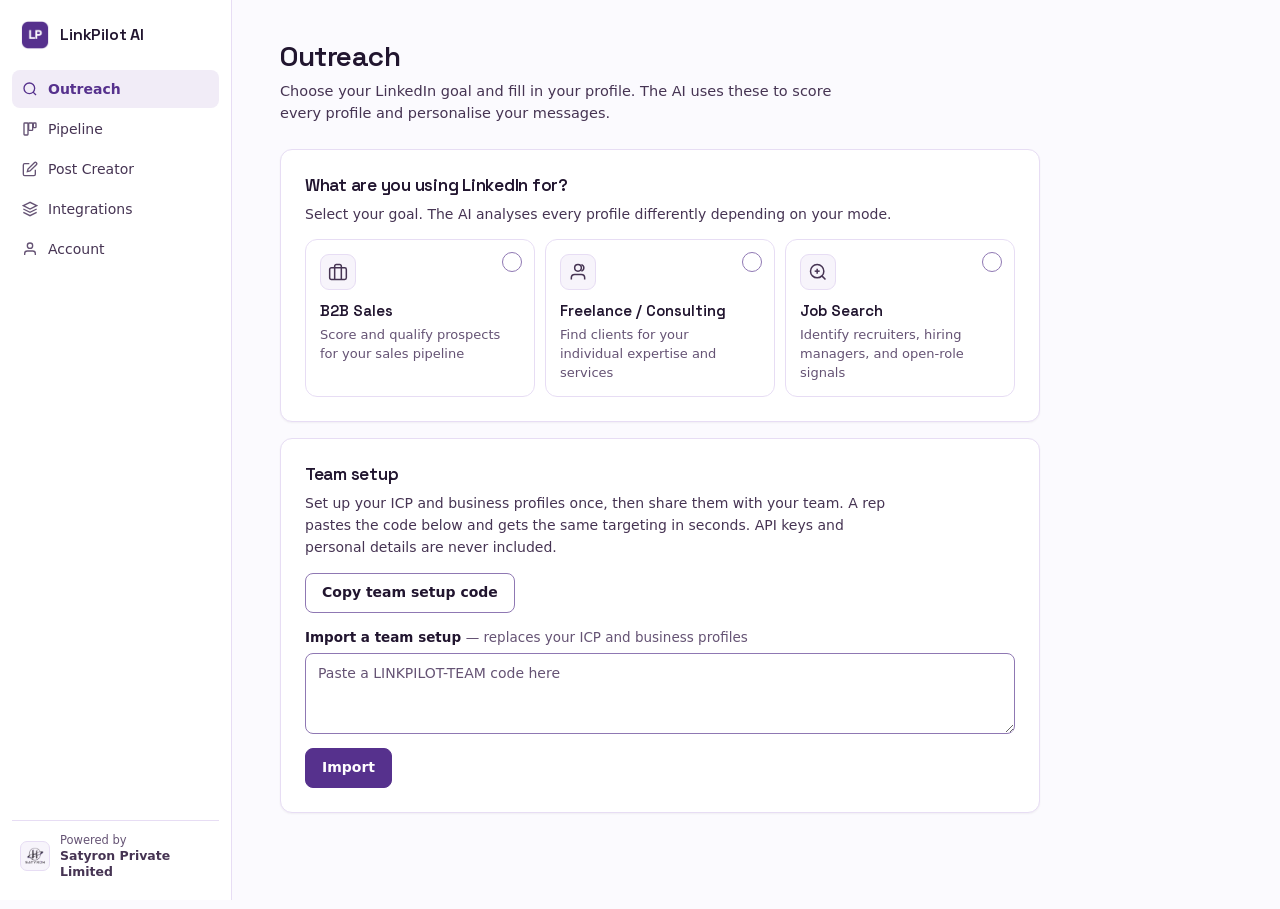
==== commit 4fdd8a72: "Move AI to Anthropic and redesign the UI on Satyron's brand Anthropic migration - All AI calls now g" ====
--- a/options/index.html
+++ b/options/index.html
@@ -3,7 +3,7 @@
 <head>
   <meta charset="UTF-8">
   <meta name="viewport" content="width=device-width, initial-scale=1.0">
-  <title>LinkPilot AI — Settings</title>
+  <title>LinkPilot settings</title>
   <link rel="stylesheet" href="styles.css">
 </head>
 <body>
@@ -19,13 +19,13 @@
         <div class="ob-welcome-title">Welcome to LinkPilot AI</div>
         <div class="ob-welcome-sub">by Satyron Private Limited</div>
         <div class="ob-user-row" id="ob-user-row"></div>
-        <div class="ob-welcome-desc">AI-powered LinkedIn intelligence for B2B sales, freelancing, and job search. Let's get you set up.</div>
-        <button class="ob-btn-primary" id="ob-welcome-next">Get Started →</button>
+        <div class="ob-welcome-desc">Score LinkedIn profiles against your ideal customer and draft outreach that sounds like you. Setup takes about two minutes.</div>
+        <button class="ob-btn-primary" id="ob-welcome-next">Get started</button>
       </div>
 
       <!-- Step 2: Mode choice -->
       <div class="ob-step hidden" id="ob-step-mode">
-        <div class="ob-welcome-title" style="font-size:19px">What are you using LinkedIn for?</div>
+        <div class="ob-welcome-title">What are you using LinkedIn for?</div>
         <div class="ob-welcome-desc">This shapes how the AI scores contacts and writes your outreach — you can change it anytime in Settings.</div>
         <div class="mode-selector ob-mode-selector" id="ob-mode-selector">
           <button class="mode-card" type="button" data-intent="b2b_sales" id="ob-mode-b2b">
@@ -79,19 +79,19 @@
             </span>
           </button>
         </div>
-        <button class="ob-btn-primary" id="ob-mode-next" disabled>Continue →</button>
+        <button class="ob-btn-primary" id="ob-mode-next" disabled>Continue</button>
       </div>
 
-      <!-- Step 3: Connect OpenAI -->
+      <!-- Step 3: Connect Anthropic -->
       <div class="ob-step hidden" id="ob-step-apikey">
         <div class="ob-logo">
-          <svg width="40" height="40" viewBox="0 0 24 24" fill="none" stroke="#a78bfa" stroke-width="1.6"><rect x="3" y="11" width="18" height="11" rx="2" ry="2"/><path d="M7 11V7a5 5 0 0 1 10 0v4"/></svg>
-        </div>
-        <div class="ob-welcome-title" style="font-size:19px">Connect your OpenAI account</div>
-        <div class="ob-welcome-desc">Every analysis and message runs on your own OpenAI account, not ours — so you'll need an API key to use any AI feature. <a href="https://platform.openai.com/api-keys" target="_blank" rel="noopener" style="color:#c4b5fd">Get a key →</a></div>
-        <input type="password" id="ob-api-key-input" class="ob-apikey-input" placeholder="sk-proj-..." autocomplete="off" spellcheck="false" />
+          <svg width="28" height="28" viewBox="0 0 24 24" fill="none" stroke="currentColor" stroke-width="1.8"><rect x="3" y="11" width="18" height="11" rx="2" ry="2"/><path d="M7 11V7a5 5 0 0 1 10 0v4"/></svg>
+        </div>
+        <div class="ob-welcome-title">Connect your Anthropic account</div>
+        <div class="ob-welcome-desc">Every analysis and message runs on your own Anthropic account, not ours — so you'll need an API key to use any AI feature. <a href="https://console.anthropic.com/settings/keys" target="_blank" rel="noopener">Get a key</a></div>
+        <input type="password" id="ob-api-key-input" class="ob-apikey-input" placeholder="sk-ant-..." autocomplete="off" spellcheck="false" />
         <div id="ob-apikey-status" class="status-msg" aria-live="polite"></div>
-        <button class="ob-btn-primary" id="ob-apikey-save">Connect &amp; Continue →</button>
+        <button class="ob-btn-primary" id="ob-apikey-save">Connect and continue</button>
         <div class="ob-skip"><button class="ob-skip-btn" id="ob-apikey-skip">I'll add this later</button></div>
       </div>
 
@@ -109,29 +109,28 @@
             <div class="ob-plan-price"><span class="ob-price-amount">$0</span><span class="ob-price-period">/month</span></div>
             <div class="ob-plan-desc">Perfect for getting started</div>
             <ul class="ob-plan-features">
-              <li><svg width="14" height="14" viewBox="0 0 24 24" fill="none" stroke="#4ade80" stroke-width="2.5"><polyline points="20 6 9 17 4 12"/></svg>50 AI analyses per month</li>
-              <li><svg width="14" height="14" viewBox="0 0 24 24" fill="none" stroke="#4ade80" stroke-width="2.5"><polyline points="20 6 9 17 4 12"/></svg>All outreach modes (B2B, Freelance, Job)</li>
-              <li><svg width="14" height="14" viewBox="0 0 24 24" fill="none" stroke="#4ade80" stroke-width="2.5"><polyline points="20 6 9 17 4 12"/></svg>AI post creator</li>
-              <li><svg width="14" height="14" viewBox="0 0 24 24" fill="none" stroke="#4ade80" stroke-width="2.5"><polyline points="20 6 9 17 4 12"/></svg>Connection &amp; follow-up messages</li>
-              <li class="ob-feat-muted"><svg width="14" height="14" viewBox="0 0 24 24" fill="none" stroke="rgba(148,163,184,0.4)" stroke-width="2"><line x1="18" y1="6" x2="6" y2="18"/><line x1="6" y1="6" x2="18" y2="18"/></svg>HubSpot CRM integration</li>
-              <li class="ob-feat-muted"><svg width="14" height="14" viewBox="0 0 24 24" fill="none" stroke="rgba(148,163,184,0.4)" stroke-width="2"><line x1="18" y1="6" x2="6" y2="18"/><line x1="6" y1="6" x2="18" y2="18"/></svg>Unlimited analyses</li>
+              <li><svg width="14" height="14" viewBox="0 0 24 24" fill="none" stroke="currentColor" stroke-width="2.5"><polyline points="20 6 9 17 4 12"/></svg>50 AI analyses per month</li>
+              <li><svg width="14" height="14" viewBox="0 0 24 24" fill="none" stroke="currentColor" stroke-width="2.5"><polyline points="20 6 9 17 4 12"/></svg>All outreach modes (B2B, Freelance, Job)</li>
+              <li><svg width="14" height="14" viewBox="0 0 24 24" fill="none" stroke="currentColor" stroke-width="2.5"><polyline points="20 6 9 17 4 12"/></svg>AI post creator</li>
+              <li><svg width="14" height="14" viewBox="0 0 24 24" fill="none" stroke="currentColor" stroke-width="2.5"><polyline points="20 6 9 17 4 12"/></svg>Connection &amp; follow-up messages</li>
+              <li class="ob-feat-muted"><svg width="14" height="14" viewBox="0 0 24 24" fill="none" stroke="currentColor" stroke-width="2"><line x1="18" y1="6" x2="6" y2="18"/><line x1="6" y1="6" x2="18" y2="18"/></svg>HubSpot CRM integration</li>
+              <li class="ob-feat-muted"><svg width="14" height="14" viewBox="0 0 24 24" fill="none" stroke="currentColor" stroke-width="2"><line x1="18" y1="6" x2="6" y2="18"/><line x1="6" y1="6" x2="18" y2="18"/></svg>Unlimited analyses</li>
             </ul>
-            <button class="ob-btn-free" id="ob-start-free">Start Free</button>
+            <button class="ob-btn-free" id="ob-start-free">Start free</button>
           </div>
 
           <!-- Pro -->
           <div class="ob-plan ob-plan-pro">
             <div class="ob-plan-badge ob-badge-pro">Pro</div>
-            <div class="ob-popular-tag">Most Popular</div>
+            <div class="ob-popular-tag">Most popular</div>
             <div class="ob-plan-price"><span class="ob-price-amount">$29</span><span class="ob-price-period">/month</span></div>
             <div class="ob-plan-desc">For power users &amp; sales teams</div>
             <ul class="ob-plan-features">
-              <li><svg width="14" height="14" viewBox="0 0 24 24" fill="none" stroke="#a78bfa" stroke-width="2.5"><polyline points="20 6 9 17 4 12"/></svg>Unlimited AI analyses</li>
-              <li><svg width="14" height="14" viewBox="0 0 24 24" fill="none" stroke="#a78bfa" stroke-width="2.5"><polyline points="20 6 9 17 4 12"/></svg>All outreach modes (B2B, Freelance, Job)</li>
-              <li><svg width="14" height="14" viewBox="0 0 24 24" fill="none" stroke="#a78bfa" stroke-width="2.5"><polyline points="20 6 9 17 4 12"/></svg>AI post creator + image generation</li>
-              <li><svg width="14" height="14" viewBox="0 0 24 24" fill="none" stroke="#a78bfa" stroke-width="2.5"><polyline points="20 6 9 17 4 12"/></svg>HubSpot CRM push</li>
-              <li><svg width="14" height="14" viewBox="0 0 24 24" fill="none" stroke="#a78bfa" stroke-width="2.5"><polyline points="20 6 9 17 4 12"/></svg>Priority AI (faster responses)</li>
-              <li><svg width="14" height="14" viewBox="0 0 24 24" fill="none" stroke="#a78bfa" stroke-width="2.5"><polyline points="20 6 9 17 4 12"/></svg>Early access to new features</li>
+              <li><svg width="14" height="14" viewBox="0 0 24 24" fill="none" stroke="currentColor" stroke-width="2.5"><polyline points="20 6 9 17 4 12"/></svg>Unlimited AI analyses</li>
+              <li><svg width="14" height="14" viewBox="0 0 24 24" fill="none" stroke="currentColor" stroke-width="2.5"><polyline points="20 6 9 17 4 12"/></svg>All outreach modes (B2B, Freelance, Job)</li>
+              <li><svg width="14" height="14" viewBox="0 0 24 24" fill="none" stroke="currentColor" stroke-width="2.5"><polyline points="20 6 9 17 4 12"/></svg>AI post creator</li>
+              <li><svg width="14" height="14" viewBox="0 0 24 24" fill="none" stroke="currentColor" stroke-width="2.5"><polyline points="20 6 9 17 4 12"/></svg>HubSpot CRM push</li>
+              <li><svg width="14" height="14" viewBox="0 0 24 24" fill="none" stroke="currentColor" stroke-width="2.5"><polyline points="20 6 9 17 4 12"/></svg>Early access to new features</li>
             </ul>
             <button class="ob-btn-pro" id="ob-start-pro">
               <svg width="14" height="14" viewBox="0 0 24 24" fill="none" stroke="currentColor" stroke-width="2"><polygon points="13 2 3 14 12 14 11 22 21 10 12 10 13 2"/></svg>
@@ -141,7 +140,7 @@
           </div>
 
         </div>
-        <div class="ob-skip"><button class="ob-skip-btn" id="ob-skip">Maybe later — continue with free</button></div>
+        <div class="ob-skip"><button class="ob-skip-btn" id="ob-skip">Maybe later, continue on Free</button></div>
       </div>
 
     </div>
@@ -208,7 +207,7 @@
       <!-- ── Tab: Outreach ──────────────────────────────────────────────────── -->
       <div class="stab-panel" id="panel-outreach">
         <div class="panel-header">
-          <h1>Outreach Settings</h1>
+          <h1>Outreach</h1>
           <p class="panel-sub">Choose your LinkedIn goal and fill in your profile. The AI uses these to score every profile and personalise your messages.</p>
         </div>
 
@@ -274,14 +273,48 @@
         <!-- Mode info box -->
         <div class="mode-info-box" id="mode-info-box"></div>
 
+        <!-- Team setup: share ICP + business profiles across a BD team -->
+        <div class="card" id="team-setup-card">
+          <h3>Team setup</h3>
+          <p class="card-desc">Set up your ICP and business profiles once, then share them with your team. A rep pastes the code below and gets the same targeting in seconds. API keys and personal details are never included.</p>
+          <div class="actions">
+            <button type="button" id="team-copy-btn" class="btn-secondary">Copy team setup code</button>
+          </div>
+          <div class="form-group">
+            <label for="team-import-input">Import a team setup <span class="label-hint">— replaces your ICP and business profiles</span></label>
+            <textarea id="team-import-input" rows="3" placeholder="Paste a LINKPILOT-TEAM code here" spellcheck="false"></textarea>
+          </div>
+          <div id="team-setup-status" class="status-msg" aria-live="polite"></div>
+          <div class="actions">
+            <button type="button" id="team-import-btn" class="btn-primary">Import</button>
+          </div>
+        </div>
+
         <!-- Profile cards — shown/hidden per mode -->
         <div id="step2-block">
+
+          <!-- B2B: multiple saved ICP/business profiles -->
+          <div class="card hidden" id="icp-profile-switcher">
+            <div class="card-mode-badge badge-sales">B2B Sales</div>
+            <h3>ICP and business profiles</h3>
+            <p class="card-desc">If you sell to more than one kind of buyer, save a separate profile for each — the ICP and Business Profile cards below always belong to whichever one is active here.</p>
+            <div class="form-group">
+              <label for="icp-profile-select">Active profile</label>
+              <select id="icp-profile-select" class="form-select"></select>
+            </div>
+            <div id="icp-profile-status" class="status-msg" aria-live="polite"></div>
+            <div class="actions">
+              <button type="button" id="icp-profile-new-btn" class="btn-secondary">New profile</button>
+              <button type="button" id="icp-profile-rename-btn" class="btn-secondary">Rename</button>
+              <button type="button" id="icp-profile-delete-btn" class="btn-secondary">Delete</button>
+            </div>
+          </div>
 
           <!-- B2B: ICP -->
           <div class="card hidden" id="sales-config">
             <div class="card-mode-badge badge-sales">B2B Sales</div>
-            <h3>Ideal Customer Profile (ICP)</h3>
-            <p class="card-desc">Define which industries you sell into and which to skip. The AI rates every prospect as <strong>Strong Fit</strong>, <strong>Partial Fit</strong>, or <strong>Poor Fit</strong>.</p>
+            <h3>Ideal customer profile (ICP)</h3>
+            <p class="card-desc">Define which industries you sell into and which to skip. The AI rates every prospect as <strong>strong</strong>, <strong>partial</strong> or <strong>poor</strong> fit.</p>
             <div class="form-group">
               <label>Target industries <span class="label-hint">— prospects here score higher</span></label>
               <div class="tag-input" id="target-tags"></div>
@@ -302,7 +335,7 @@
           <!-- B2B: Business Profile -->
           <div class="card hidden" id="business-config">
             <div class="card-mode-badge badge-sales">B2B Sales</div>
-            <h3>Your Business Profile</h3>
+            <h3>Your business profile</h3>
             <p class="card-desc">Tell the AI what you sell and who you sell to. It uses this to write personalised outreach that references your context without ever making a hard pitch.</p>
             <div class="form-group">
               <label for="biz-expertise">Your personal expertise <span class="optional">(optional)</span></label>
@@ -336,14 +369,14 @@
             </div>
             <div id="biz-status" class="status-msg" aria-live="polite"></div>
             <div class="actions">
-              <button type="button" id="biz-save-btn" class="btn-primary">Save Business Profile</button>
+              <button type="button" id="biz-save-btn" class="btn-primary">Save business profile</button>
             </div>
           </div>
 
           <!-- B2B: Message Style -->
           <div class="card hidden" id="message-config">
             <div class="card-mode-badge badge-sales">B2B Sales</div>
-            <h3>Message Style</h3>
+            <h3>Message style</h3>
             <p class="card-desc">Set your default tone and length for AI-generated connection requests and messages.</p>
             <div class="form-group">
               <label>Tone</label>
@@ -370,14 +403,14 @@
             </div>
             <div id="msg-status" class="status-msg" aria-live="polite"></div>
             <div class="actions">
-              <button type="button" id="msg-save-btn" class="btn-primary">Save Message Style</button>
+              <button type="button" id="msg-save-btn" class="btn-primary">Save message style</button>
             </div>
           </div>
 
           <!-- Freelance: Target Industries -->
           <div class="card hidden" id="b2c-icp-config">
             <div class="card-mode-badge badge-b2c">Freelance</div>
-            <h3>Target Client Industries</h3>
+            <h3>Target client industries</h3>
             <p class="card-desc">Optional — your own target/exclude industries, separate from any B2B ICP you've configured. The AI rates each contact's <strong>Client Potential</strong> using these instead.</p>
             <div class="form-group">
               <label>Target industries <span class="label-hint">— contacts here score higher</span></label>
@@ -391,14 +424,14 @@
             </div>
             <div id="b2c-icp-status" class="status-msg" aria-live="polite"></div>
             <div class="actions">
-              <button type="button" id="b2c-icp-save-btn" class="btn-primary">Save Target Industries</button>
+              <button type="button" id="b2c-icp-save-btn" class="btn-primary">Save target industries</button>
             </div>
           </div>
 
           <!-- Freelance: Personal Profile -->
           <div class="card hidden" id="b2c-config">
             <div class="card-mode-badge badge-b2c">Freelance</div>
-            <h3>Your Personal Profile</h3>
+            <h3>Your personal profile</h3>
             <p class="card-desc">Tell the AI about your expertise and services so it can evaluate each contact as a potential client and suggest the best approach angle.</p>
             <div class="form-group">
               <label for="b2c-expertise">Your expertise / domain</label>
@@ -426,14 +459,14 @@
             </div>
             <div id="b2c-status" class="status-msg" aria-live="polite"></div>
             <div class="actions">
-              <button type="button" id="b2c-save-btn" class="btn-primary">Save Personal Profile</button>
+              <button type="button" id="b2c-save-btn" class="btn-primary">Save personal profile</button>
             </div>
           </div>
 
           <!-- Freelance: Message Style -->
           <div class="card hidden" id="b2c-message-config">
             <div class="card-mode-badge badge-b2c">Freelance</div>
-            <h3>Message Style</h3>
+            <h3>Message style</h3>
             <p class="card-desc">Set your default tone and length for AI-generated connection requests and messages. Separate from your B2B style — switching modes never carries one over into the other.</p>
             <div class="form-group">
               <label>Tone</label>
@@ -460,14 +493,14 @@
             </div>
             <div id="b2c-msg-status" class="status-msg" aria-live="polite"></div>
             <div class="actions">
-              <button type="button" id="b2c-msg-save-btn" class="btn-primary">Save Message Style</button>
+              <button type="button" id="b2c-msg-save-btn" class="btn-primary">Save message style</button>
             </div>
           </div>
 
           <!-- Job Search: Seeker Profile -->
           <div class="card hidden" id="job-config">
             <div class="card-mode-badge badge-job">Job Search</div>
-            <h3>Your Job Seeker Profile</h3>
+            <h3>Your job seeker profile</h3>
             <p class="card-desc">The AI uses this to write connection requests that sound natural — not like a job application.</p>
             <div class="form-row">
               <div class="form-group">
@@ -505,14 +538,14 @@
             </div>
             <div id="job-status" class="status-msg" aria-live="polite"></div>
             <div class="actions">
-              <button type="button" id="job-save-btn" class="btn-primary">Save Job Profile</button>
+              <button type="button" id="job-save-btn" class="btn-primary">Save job profile</button>
             </div>
           </div>
 
           <!-- Job Search: Message Style -->
           <div class="card hidden" id="job-message-config">
             <div class="card-mode-badge badge-job">Job Search</div>
-            <h3>Message Style</h3>
+            <h3>Message style</h3>
             <p class="card-desc">Set your default tone and length for AI-generated connection requests and messages. Separate from your other modes' style.</p>
             <div class="form-group">
               <label>Tone</label>
@@ -539,7 +572,7 @@
             </div>
             <div id="job-msg-status" class="status-msg" aria-live="polite"></div>
             <div class="actions">
-              <button type="button" id="job-msg-save-btn" class="btn-primary">Save Message Style</button>
+              <button type="button" id="job-msg-save-btn" class="btn-primary">Save message style</button>
             </div>
           </div>
 
@@ -557,7 +590,7 @@
             <input type="checkbox" id="reminder-enabled-toggle" checked />
             <span>Follow-up reminders</span>
           </label>
-          <span class="reminder-settings-sep">·</span>
+          <span class="reminder-settings-sep" aria-hidden="true"></span>
           <label class="reminder-settings-threshold">
             Nudge me after
             <input type="number" id="reminder-threshold-input" min="1" max="30" value="3" />
@@ -577,7 +610,7 @@
             <span id="outreach-safety-msg-text">0 messages</span>
           </span>
           <span class="outreach-safety-week" id="outreach-safety-week"></span>
-          <span class="outreach-safety-info" id="outreach-safety-info" tabindex="0" title="Safe LinkedIn ranges based on current outreach research: roughly 20-40 connection requests/day, 30-60 messages/day, and under ~150 connection requests/week. Going over these regularly raises the risk of LinkedIn restricting your account — this counts every message or connection request this extension has helped you copy or send.">ⓘ</span>
+          <span class="outreach-safety-info" id="outreach-safety-info" tabindex="0" title="Safe LinkedIn ranges based on current outreach research: roughly 20-40 connection requests/day, 30-60 messages/day, and under ~150 connection requests/week. Going over these regularly raises the risk of LinkedIn restricting your account — this counts every message or connection request this extension has helped you copy or send."><svg width="15" height="15" viewBox="0 0 24 24" fill="none" stroke="currentColor" stroke-width="2" stroke-linecap="round"><circle cx="12" cy="12" r="10"/><path d="M12 16v-4M12 8h.01"/></svg></span>
         </div>
         <div class="pipeline-toolbar">
           <input type="text" id="pipeline-search" class="pipeline-search" placeholder="Filter by name or company..." />
@@ -589,7 +622,7 @@
           </select>
           <div class="notifications-wrap">
             <button type="button" id="notifications-btn" class="btn-secondary">
-              🔔 Notifications <span id="notifications-count" class="notifications-badge hidden">0</span>
+              <svg width="15" height="15" viewBox="0 0 24 24" fill="none" stroke="currentColor" stroke-width="2" stroke-linecap="round"><path d="M6 8a6 6 0 0 1 12 0c0 7 3 9 3 9H3s3-2 3-9"/><path d="M10.3 21a1.94 1.94 0 0 0 3.4 0"/></svg> Notifications <span id="notifications-count" class="notifications-badge hidden">0</span>
             </button>
             <div id="notifications-panel" class="notifications-panel hidden">
               <div class="notifications-panel-header">Due today</div>
@@ -615,21 +648,21 @@
             <svg width="16" height="16" viewBox="0 0 24 24" fill="none" stroke="currentColor" stroke-width="2">
               <path d="M20 21v-2a4 4 0 0 0-4-4H8a4 4 0 0 0-4 4v2"/><circle cx="12" cy="7" r="4"/>
             </svg>
-            Personal Brand
+            Personal brand
           </button>
           <button class="pc-stoggle" data-panel="company">
             <svg width="16" height="16" viewBox="0 0 24 24" fill="none" stroke="currentColor" stroke-width="2">
               <rect x="2" y="7" width="20" height="14" rx="2"/><path d="M16 21V5a2 2 0 0 0-2-2h-4a2 2 0 0 0-2 2v16"/>
             </svg>
-            Company Brand
+            Company brand
           </button>
         </div>
 
         <!-- Personal Creator Profile -->
         <div id="pc-personal-section">
           <div class="card">
-            <div class="card-mode-badge badge-creator">Personal Brand</div>
-            <h3>Your Content Creator Profile</h3>
+            <div class="card-mode-badge badge-creator">Personal brand</div>
+            <h3>Your creator profile</h3>
             <p class="card-desc">The AI uses this to generate posts that sound like you — specific to your domain, audience, and goals. Add your LinkedIn URL to activate the Post Creator button on your own profile page.</p>
             <div class="form-row">
               <div class="form-group">
@@ -672,8 +705,8 @@
             </div>
             <div id="creator-status" class="status-msg" aria-live="polite"></div>
             <div class="actions">
-              <button type="button" id="creator-save-btn" class="btn-primary">Save Creator Profile</button>
-              <button type="button" id="creator-prefill-btn" class="btn-secondary" title="Fill in blank fields from your Business Profile in Outreach settings">Prefill from Business Profile</button>
+              <button type="button" id="creator-save-btn" class="btn-primary">Save creator profile</button>
+              <button type="button" id="creator-prefill-btn" class="btn-secondary" title="Fill in blank fields from your Business Profile in Outreach settings">Prefill from business profile</button>
             </div>
           </div>
         </div>
@@ -681,8 +714,8 @@
         <!-- Company Profile -->
         <div id="pc-company-section" class="hidden">
           <div class="card">
-            <div class="card-mode-badge badge-company">Company Brand</div>
-            <h3>Your Company Profile</h3>
+            <div class="card-mode-badge badge-company">Company brand</div>
+            <h3>Your company profile</h3>
             <p class="card-desc">Generate authoritative B2B posts on behalf of your company. The AI writes as the company — targeting clients, stakeholders, and talent.</p>
             <div class="form-row">
               <div class="form-group">
@@ -731,8 +764,8 @@
             </div>
             <div id="co-status" class="status-msg" aria-live="polite"></div>
             <div class="actions">
-              <button type="button" id="co-save-btn" class="btn-primary">Save Company Profile</button>
-              <button type="button" id="co-prefill-btn" class="btn-secondary" title="Fill in blank fields from your Business Profile in Outreach settings">Prefill from Business Profile</button>
+              <button type="button" id="co-save-btn" class="btn-primary">Save company profile</button>
+              <button type="button" id="co-prefill-btn" class="btn-secondary" title="Fill in blank fields from your Business Profile in Outreach settings">Prefill from business profile</button>
             </div>
           </div>
         </div>
@@ -743,22 +776,22 @@
       <div class="stab-panel hidden" id="panel-integrations">
         <div class="panel-header">
           <h1>Integrations</h1>
-          <p class="panel-sub">Connect LinkPilot AI to OpenAI and your CRM. Your keys are stored only in your browser and sent directly to the respective APIs — never to our servers.</p>
-        </div>
-
-        <!-- OpenAI -->
+          <p class="panel-sub">Connect LinkPilot AI to Anthropic and your CRM. Your keys are stored only in your browser and sent directly to the respective APIs — never to our servers.</p>
+        </div>
+
+        <!-- Anthropic -->
         <div class="card">
           <div class="card-title-row">
-            <svg width="20" height="20" viewBox="0 0 24 24" fill="#f1f0ec">
-              <path d="M22.2819 9.8211a5.9847 5.9847 0 0 0-.5157-4.9108 6.0462 6.0462 0 0 0-6.5098-2.9A6.0651 6.0651 0 0 0 4.9807 4.1818a5.9847 5.9847 0 0 0-3.9977 2.9 6.0462 6.0462 0 0 0 .7427 7.0966 5.98 5.98 0 0 0 .511 4.9107 6.051 6.051 0 0 0 6.5146 2.9001A5.9847 5.9847 0 0 0 13.2599 24a6.0557 6.0557 0 0 0 5.7718-4.2058 5.9894 5.9894 0 0 0 3.9977-2.9001 6.0557 6.0557 0 0 0-.7475-7.0729zm-9.022 12.6081a4.4755 4.4755 0 0 1-2.8764-1.0408l.1419-.0804 4.7783-2.7582a.7948.7948 0 0 0 .3927-.6813v-6.7369l2.02 1.1686a.071.071 0 0 1 .038.052v5.5826a4.504 4.504 0 0 1-4.4945 4.4944zm-9.6607-4.1254a4.4708 4.4708 0 0 1-.5346-3.0137l.142.0852 4.783 2.7582a.7712.7712 0 0 0 .7806 0l5.8428-3.3685v2.3324a.0804.0804 0 0 1-.0332.0615L9.74 19.9502a4.4992 4.4992 0 0 1-6.1408-1.6464zM2.3408 7.8956a4.485 4.485 0 0 1 2.3655-1.9728V11.6a.7664.7664 0 0 0 .3879.6765l5.8144 3.3543-2.0201 1.1685a.0757.0757 0 0 1-.071 0l-4.8303-2.7865A4.504 4.504 0 0 1 2.3408 7.872zm16.5963 3.8558L13.1038 8.364 15.1192 7.2a.0757.0757 0 0 1 .071 0l4.8303 2.7913a4.4944 4.4944 0 0 1-.6765 8.1042v-5.6772a.79.79 0 0 0-.407-.667zm2.0107-3.0231l-.142-.0852-4.7735-2.7818a.7759.7759 0 0 0-.7854 0L9.409 9.2297V6.8974a.0662.0662 0 0 1 .0284-.0615l4.8303-2.7866a4.4992 4.4992 0 0 1 6.6802 4.66zM8.3065 12.863l-2.02-1.1638a.0804.0804 0 0 1-.038-.0567V6.0742a4.4992 4.4992 0 0 1 7.3757-3.4537l-.142.0805L8.704 5.459a.7948.7948 0 0 0-.3927.6813zm1.0976-2.3654l2.602-1.4998 2.6069 1.4998v2.9994l-2.5974 1.4997-2.6067-1.4997Z"/>
+            <svg width="20" height="20" viewBox="0 0 24 24" fill="none" stroke="currentColor" stroke-width="2">
+              <path d="M21 2l-2 2m-7.61 7.61a5.5 5.5 0 1 1-7.778 7.778 5.5 5.5 0 0 1 7.777-7.777zm0 0L15.5 7.5m0 0l3 3L22 7l-3-3m-3.5 3.5L19 4"/>
             </svg>
-            <h3>OpenAI API Key <span class="required-badge">Required</span></h3>
-          </div>
-          <p class="card-desc">Needed to run AI analysis on LinkedIn profiles and generate content. <a href="https://platform.openai.com/api-keys" target="_blank" rel="noopener">Get your API key →</a></p>
+            <h3>Anthropic API key <span class="required-badge">Required</span></h3>
+          </div>
+          <p class="card-desc">Needed to run AI analysis on LinkedIn profiles and generate content. <a href="https://console.anthropic.com/settings/keys" target="_blank" rel="noopener">Get your API key</a></p>
           <div class="form-group">
             <label for="api-key">Paste your API key here</label>
             <div class="input-wrapper">
-              <input type="password" id="api-key" placeholder="sk-proj-..." autocomplete="off" spellcheck="false" />
+              <input type="password" id="api-key" placeholder="sk-ant-..." autocomplete="off" spellcheck="false" />
               <button type="button" id="toggle-visibility" class="toggle-btn" aria-label="Show/hide key">
                 <svg id="eye-icon" width="18" height="18" viewBox="0 0 24 24" fill="none" stroke="currentColor" stroke-width="2">
                   <path d="M1 12s4-8 11-8 11 8 11 8-4 8-11 8-11-8-11-8z"></path>
@@ -766,12 +799,12 @@
                 </svg>
               </button>
             </div>
-            <p class="hint">Keys start with <code>sk-</code> and are found on the OpenAI platform under API keys.</p>
+            <p class="hint">Keys start with <code>sk-ant-</code> and are found on the Anthropic console under API keys.</p>
           </div>
           <div id="status-msg" class="status-msg" aria-live="polite"></div>
           <div class="actions">
-            <button type="button" id="save-btn" class="btn-primary">Save API Key</button>
-            <button type="button" id="clear-btn" class="btn-secondary">Clear Key</button>
+            <button type="button" id="save-btn" class="btn-primary">Save API key</button>
+            <button type="button" id="clear-btn" class="btn-secondary">Clear key</button>
           </div>
         </div>
 
@@ -799,7 +832,7 @@
             <div class="hs-step"><span class="hs-num">4</span><span>Click <strong>Create app</strong>, copy the access token (starts with <code>pat-</code>), paste it below</span></div>
           </div>
           <div class="form-group">
-            <label for="hs-key">HubSpot Private App Token</label>
+            <label for="hs-key">HubSpot private app token</label>
             <div class="input-wrapper">
               <input type="password" id="hs-key" placeholder="pat-na1-..." autocomplete="off" spellcheck="false" />
               <button type="button" id="hs-toggle-visibility" class="toggle-btn" aria-label="Show/hide token">
@@ -812,7 +845,7 @@
           </div>
           <div id="hs-status-msg" class="status-msg" aria-live="polite"></div>
           <div class="actions">
-            <button type="button" id="hs-save-btn" class="btn-primary">Save HubSpot Token</button>
+            <button type="button" id="hs-save-btn" class="btn-primary">Save HubSpot token</button>
             <button type="button" id="hs-clear-btn" class="btn-secondary">Clear</button>
           </div>
         </div>
@@ -826,7 +859,7 @@
         </div>
 
         <div class="card">
-          <h3>Google Account</h3>
+          <h3>Google account</h3>
           <p class="card-desc">Signing in lets LinkPilot AI sync your profiles and preferences across all your devices via your Google account.</p>
           <div id="google-auth-section">
             <!-- Populated by JS -->
@@ -835,24 +868,24 @@
         </div>
 
         <div class="card">
-          <h3>Privacy &amp; Data</h3>
-          <p class="card-desc">All your profile data (API keys, ICPs, business profiles) is stored locally in your browser using Chrome's secure storage. Your OpenAI key is sent directly to OpenAI — never via any third-party server.</p>
+          <h3>Privacy and data</h3>
+          <p class="card-desc">All your profile data (API keys, ICPs, business profiles) is stored locally in your browser using Chrome's secure storage. Your Anthropic key is sent directly to Anthropic — never via any third-party server.</p>
           <div class="privacy-points">
             <div class="privacy-point">
-              <svg width="16" height="16" viewBox="0 0 24 24" fill="none" stroke="#16a34a" stroke-width="2.2"><polyline points="20 6 9 17 4 12"></polyline></svg>
+              <svg width="16" height="16" viewBox="0 0 24 24" fill="none" stroke="currentColor" stroke-width="2.2"><polyline points="20 6 9 17 4 12"></polyline></svg>
               <span>API keys stored locally — never transmitted to us</span>
             </div>
             <div class="privacy-point">
-              <svg width="16" height="16" viewBox="0 0 24 24" fill="none" stroke="#16a34a" stroke-width="2.2"><polyline points="20 6 9 17 4 12"></polyline></svg>
+              <svg width="16" height="16" viewBox="0 0 24 24" fill="none" stroke="currentColor" stroke-width="2.2"><polyline points="20 6 9 17 4 12"></polyline></svg>
               <span>LinkedIn data scraped locally — no server-side storage</span>
             </div>
             <div class="privacy-point">
-              <svg width="16" height="16" viewBox="0 0 24 24" fill="none" stroke="#16a34a" stroke-width="2.2"><polyline points="20 6 9 17 4 12"></polyline></svg>
-              <span>AI calls go directly to OpenAI from your browser</span>
-            </div>
-          </div>
-          <div class="actions" style="margin-top:16px">
-            <button type="button" id="clear-all-data-btn" class="btn-danger">Clear All Local Data</button>
+              <svg width="16" height="16" viewBox="0 0 24 24" fill="none" stroke="currentColor" stroke-width="2.2"><polyline points="20 6 9 17 4 12"></polyline></svg>
+              <span>AI calls go directly to Anthropic from your browser</span>
+            </div>
+          </div>
+          <div class="actions">
+            <button type="button" id="clear-all-data-btn" class="btn-danger">Clear all local data</button>
           </div>
           <div id="clear-status" class="status-msg" aria-live="polite"></div>
         </div>
@@ -868,7 +901,7 @@
             </div>
           </div>
           <div class="about-links">
-            <button type="button" class="about-link-btn" id="open-privacy-btn">Privacy Policy</button>
+            <button type="button" class="about-link-btn" id="open-privacy-btn">Privacy policy</button>
             <span class="about-link-sep">·</span>
             <a href="mailto:husnain@callopa.com" class="about-link-btn">Support</a>
           </div>
--- a/options/styles.css
+++ b/options/styles.css
@@ -1,2230 +1,561 @@
-/* ════════════════════════════════════════════════════════════════════════════
-   LinkPilot AI — Options  •  Satyron Design System  •  v2
-   ════════════════════════════════════════════════════════════════════════════ */
+/* ═════════════════════════════════════════════════════════════════════════════
+   LinkPilot — Settings page
+   Same token system as content/styles.css and popup/styles.css (Satyron palette).
+   Light by default, dark via prefers-color-scheme. Every text pair is AA (see MD/design.md).
+   ═════════════════════════════════════════════════════════════════════════════ */
+
+@font-face {
+  font-family: 'LP Space Grotesk';
+  font-style: normal;
+  font-weight: 300 700;
+  font-display: swap;
+  src: url(../assets/fonts/SpaceGrotesk-Variable.woff2) format('woff2');
+}
 
 :root {
-  --bg-base:       #07071a;
-  --bg-primary:    #0c0c24;
-  --bg-secondary:  #10102e;
-  --bg-elevated:   #161640;
-  --bg-hover:      #1c1c4c;
-  --bg-input:      #0d0d2a;
-
-  --purple:        #7c3aed;
-  --purple-dark:   #5b21b6;
-  --purple-light:  #8b5cf6;
-  --purple-pale:   #c4b5fd;
-  --purple-dim:    rgba(124,58,237,0.12);
-  --purple-border: rgba(124,58,237,0.3);
-  --purple-glow:   rgba(124,58,237,0.4);
-
-  --indigo:        #4f46e5;
-  --indigo-dim:    rgba(79,70,229,0.15);
-
-  --text-primary:  #f1f5f9;
-  --text-secondary:#8b9eb8;
-  --text-muted:    rgba(139,158,184,0.5);
-  --text-accent:   #c4b5fd;
-
-  --border-dim:    rgba(255,255,255,0.055);
-  --border-subtle: rgba(255,255,255,0.09);
-  --border-medium: rgba(255,255,255,0.14);
-
-  --success:       #22c55e;
-  --success-dim:   rgba(34,197,94,0.1);
-  --warning:       #f59e0b;
-  --warning-dim:   rgba(245,158,11,0.1);
-  --error:         #ef4444;
-  --error-dim:     rgba(239,68,68,0.1);
-
-  --shadow-card:   0 1px 3px rgba(0,0,0,0.4), 0 4px 16px rgba(0,0,0,0.25);
-  --shadow-card-hover: 0 2px 8px rgba(0,0,0,0.5), 0 8px 24px rgba(0,0,0,0.3), 0 0 0 1px rgba(124,58,237,0.15);
-  --shadow-glow:   0 0 0 1px var(--purple-border), 0 4px 20px rgba(124,58,237,0.2);
-}
-
-/* Self-hosted, same file as the LinkedIn panel — no runtime request to Google's CDN. */
-@font-face {
-  font-family: 'Sora';
-  font-style: normal;
-  font-weight: 700;
-  font-display: swap;
-  src: url(../assets/fonts/Sora-Bold.woff2) format('woff2');
-}
-
-* { box-sizing: border-box; margin: 0; padding: 0; }
-
+  --canvas: #FBFAFE;
+  --bg: #FFFFFF;
+  --surface: #F7F4FB;
+  --surface-hover: #F1ECF7;
+  --border: #E7DDF4;
+  --border-strong: #8F78B3;
+  --text: #21152F;
+  --text-2: #463453;
+  --muted: #655374;
+  --accent: #56318D;
+  --accent-hover: #42236F;
+  --on-accent: #FFFFFF;
+  --accent-soft: #F1ECF7;
+  --accent-line: #CDB9E6;
+  --good: #1E6B47;  --good-bg: #E8F5EE;  --good-line: #B9DEC8;
+  --mid: #7A5200;   --mid-bg: #FBF2DC;   --mid-line: #EAD39C;
+  --bad: #B42318;   --bad-bg: #FEF1EF;   --bad-line: #F4C3BD;
+  --info: #1D5A8C;  --info-bg: #E9F2FA;  --info-line: #BCD5EB;
+  --hot: #A3361B;   --hot-bg: #FCEEE9;
+  --focus: 0 0 0 3px rgba(86, 49, 141, 0.30);
+  --shadow: 0 1px 2px rgba(33, 21, 47, 0.05);
+  --shadow-pop: 0 1px 2px rgba(33, 21, 47, 0.06), 0 12px 32px rgba(33, 21, 47, 0.12);
+  --r-sm: 6px; --r: 8px; --r-lg: 12px;
+  --font: -apple-system, BlinkMacSystemFont, 'Segoe UI', system-ui, Roboto, Helvetica, Arial, sans-serif;
+  --font-display: 'LP Space Grotesk', -apple-system, BlinkMacSystemFont, 'Segoe UI', system-ui, sans-serif;
+  --mono: ui-monospace, SFMono-Regular, Menlo, Consolas, monospace;
+  color-scheme: light;
+}
+@media (prefers-color-scheme: dark) {
+  :root {
+    --canvas: #0E0B1A;
+    --bg: #171329;
+    --surface: #211B3A;
+    --surface-hover: #2A2350;
+    --border: #2E2750;
+    --border-strong: #6E62A3;
+    --text: #FFFFFF;
+    --text-2: #D8D4F0;
+    --muted: #9A94BA;
+    --accent: #9F8FD4;
+    --accent-hover: #B4A7E0;
+    --on-accent: #0E0B1A;
+    --accent-soft: #2A2350;
+    --accent-line: #4A3F7E;
+    --good: #6FE8C2;  --good-bg: #173328;  --good-line: #24533F;
+    --mid: #E8C96F;   --mid-bg: #33290F;   --mid-line: #5A4718;
+    --bad: #FCA5A5;   --bad-bg: #3A1A22;   --bad-line: #64303A;
+    --info: #8CC8F5;  --info-bg: #142A3D;  --info-line: #24486A;
+    --hot: #FDB39A;   --hot-bg: #3A1F17;
+    --focus: 0 0 0 3px rgba(159, 143, 212, 0.40);
+    --shadow: none;
+    --shadow-pop: 0 1px 2px rgba(0, 0, 0, 0.3), 0 12px 32px rgba(0, 0, 0, 0.5);
+    color-scheme: dark;
+  }
+}
+
+/* ── Base ───────────────────────────────────────────────────────────────────── */
+*, *::before, *::after { box-sizing: border-box; }
+html { -webkit-text-size-adjust: 100%; }
 body {
-  font-family: -apple-system, BlinkMacSystemFont, 'Segoe UI', Roboto, sans-serif;
-  background: var(--bg-base);
-  color: var(--text-primary);
-  min-height: 100vh;
-}
-
-.panel-header h1,
-.card h3,
-.brand-name,
-.ob-welcome-title {
-  font-family: 'Sora', -apple-system, BlinkMacSystemFont, 'Segoe UI', Roboto, sans-serif;
-}
-
-/* ── Layout ───────────────────────────────────────────────────────────────── */
-.settings-root { display: flex; min-height: 100vh; }
-
-/* ══════════════════════════════════════════════════════════════════════════════
-   SIDEBAR
-   ══════════════════════════════════════════════════════════════════════════════ */
+  margin: 0; min-height: 100vh;
+  background: var(--canvas); color: var(--text);
+  font-family: var(--font); font-size: 14px; line-height: 1.5;
+  -webkit-font-smoothing: antialiased;
+}
+h1, h2, h3 { font-family: var(--font-display); color: var(--text); margin: 0; letter-spacing: -0.015em; text-wrap: balance; }
+p { margin: 0; }
+a { color: var(--accent); font-weight: 500; text-decoration: none; }
+a:hover { text-decoration: underline; text-underline-offset: 2px; }
+button { font: inherit; color: inherit; cursor: pointer; }
+button:disabled { cursor: not-allowed; opacity: 0.55; }
+code {
+  font-family: var(--mono); font-size: 12px; padding: 1px 6px; border-radius: 4px;
+  background: var(--surface); border: 1px solid var(--border); color: var(--text);
+}
+strong { font-weight: 600; color: var(--text); }
+:focus-visible { outline: none; box-shadow: var(--focus); }
+.hidden { display: none !important; }
+
+/* ── Shell ──────────────────────────────────────────────────────────────────── */
+.settings-root { display: grid; grid-template-columns: 232px minmax(0, 1fr); min-height: 100vh; }
+
 .settings-sidebar {
-  width: 210px;
-  background: var(--bg-primary);
-  border-right: 1px solid var(--border-dim);
-  position: sticky;
-  top: 0;
-  height: 100vh;
-  overflow-y: auto;
-  display: flex;
-  flex-direction: column;
-  flex-shrink: 0;
-}
-
-/* ── Brand ────────────────────────────────────────────────────────────────── */
-.sidebar-brand {
-  display: flex;
-  align-items: center;
-  gap: 11px;
-  padding: 20px 16px 18px;
-  border-bottom: 1px solid var(--border-dim);
-  position: relative;
-  overflow: hidden;
-  background: linear-gradient(160deg, rgba(124,58,237,0.1) 0%, transparent 60%);
-}
-
-.sidebar-brand::after {
-  content: '';
-  position: absolute;
-  top: -25px; right: -25px;
-  width: 80px; height: 80px;
-  background: radial-gradient(circle, rgba(124,58,237,0.18) 0%, transparent 70%);
-  pointer-events: none;
-}
-
-.sidebar-brand-icon {
-  width: 36px; height: 36px;
-  border-radius: 10px;
-  background: none;
-  display: flex;
-  align-items: center;
-  justify-content: center;
-  flex-shrink: 0;
-  box-shadow: 0 0 18px var(--purple-glow);
-  overflow: hidden;
-}
-
-.sidebar-brand-text { flex: 1; min-width: 0; }
-
-.brand-name {
-  font-size: 13px;
-  font-weight: 800;
-  color: var(--text-primary);
-  letter-spacing: -0.2px;
-  line-height: 1.2;
-}
-
-.brand-maker {
-  font-size: 9.5px;
-  color: rgba(196,181,253,0.5);
-  margin-top: 2px;
-  letter-spacing: 0.02em;
-  white-space: nowrap;
-  overflow: hidden;
-  text-overflow: ellipsis;
-}
-
-/* ── Nav ──────────────────────────────────────────────────────────────────── */
-.sidebar-nav {
-  padding: 12px 10px;
-  display: flex;
-  flex-direction: column;
-  gap: 2px;
-  flex: 1;
-}
-
+  position: sticky; top: 0; height: 100vh;
+  display: flex; flex-direction: column; gap: 20px;
+  padding: 20px 12px; background: var(--bg); border-right: 1px solid var(--border);
+}
+.sidebar-brand { display: flex; align-items: center; gap: 10px; padding: 0 8px; }
+.sidebar-brand-icon img { width: 30px; height: 30px; border-radius: 8px !important; }
+.brand-name { font-family: var(--font-display); font-size: 16px; font-weight: 600; letter-spacing: -0.01em; color: var(--text); }
+
+.sidebar-nav { display: flex; flex-direction: column; gap: 2px; }
 .snav-item {
-  display: flex;
-  align-items: center;
-  gap: 10px;
-  padding: 9px 12px;
-  border-radius: 9px;
-  font-size: 13px;
-  font-weight: 600;
-  color: var(--text-secondary);
-  cursor: pointer;
-  border: 1px solid transparent;
-  background: transparent;
-  width: 100%;
-  text-align: left;
-  transition: all 0.15s;
-  position: relative;
-  letter-spacing: 0.01em;
-}
-
-.snav-item svg { flex-shrink: 0; opacity: 0.55; transition: opacity 0.15s; }
-
-.snav-item:hover {
-  background: var(--bg-elevated);
-  color: var(--text-primary);
-  border-color: var(--border-dim);
-}
-
-.snav-item:hover svg { opacity: 0.9; }
-
-.snav-item.active {
-  background: var(--purple-dim);
-  color: var(--purple-pale);
-  font-weight: 700;
-  border-color: var(--purple-border);
-  box-shadow: 0 0 0 1px rgba(124,58,237,0.1), inset 0 1px 0 rgba(255,255,255,0.04);
-}
-
-.snav-item.active::before {
-  content: '';
-  position: absolute;
-  left: -10px; top: 20%; bottom: 20%;
-  width: 3px;
-  background: linear-gradient(180deg, var(--purple), var(--indigo));
-  border-radius: 0 3px 3px 0;
-  box-shadow: 2px 0 8px var(--purple-glow);
-}
-
-.snav-item.active svg { opacity: 1; color: var(--purple-pale); }
-
-.snav-item.nav-locked {
-  opacity: 0.3;
-  cursor: not-allowed;
-  pointer-events: none;
-}
+  display: flex; align-items: center; gap: 10px; width: 100%;
+  height: 38px; padding: 0 10px; border: 0; border-radius: var(--r);
+  background: none; color: var(--text-2); font-size: 14px; font-weight: 500; text-align: left;
+  transition: background 0.15s, color 0.15s;
+}
+.snav-item svg { color: var(--muted); flex-shrink: 0; }
+.snav-item:hover { background: var(--surface-hover); color: var(--text); }
+.snav-item.active { background: var(--accent-soft); color: var(--accent); font-weight: 600; }
+.snav-item.active svg { color: var(--accent); }
+.snav-item.nav-locked { opacity: 0.5; }
 
 .sidebar-powered {
-  display: flex;
-  align-items: center;
-  gap: 11px;
-  padding: 14px 16px 20px;
-  border-top: 1px solid var(--border-dim);
-}
-
-.powered-logo {
-  border-radius: 8px;
-  flex-shrink: 0;
-  box-shadow: 0 0 10px rgba(124,58,237,0.3);
-}
-
-.powered-text {
-  display: flex;
-  flex-direction: column;
-  gap: 2px;
-  min-width: 0;
-}
-
-.powered-by {
-  font-size: 9px;
-  font-weight: 700;
-  text-transform: uppercase;
-  letter-spacing: 0.1em;
-  color: rgba(124,58,237,0.7);
-  line-height: 1;
-}
-
-.powered-name {
-  font-size: 11px;
-  font-weight: 700;
-  color: var(--text-primary);
-  line-height: 1.2;
-  white-space: nowrap;
-  overflow: hidden;
-  text-overflow: ellipsis;
-}
-
-/* ══════════════════════════════════════════════════════════════════════════════
-   MAIN CONTENT
-   ══════════════════════════════════════════════════════════════════════════════ */
-.settings-main {
-  flex: 1;
-  padding: 48px 60px 80px;
-  min-width: 0;
-  width: 0;
-}
-
-.stab-panel { display: block; }
-.stab-panel.hidden { display: none !important; }
-
-/* ── Panel Header ─────────────────────────────────────────────────────────── */
-.panel-header { margin-bottom: 36px; }
-
-.panel-header h1 {
-  font-size: 28px;
-  font-weight: 800;
-  letter-spacing: -0.7px;
-  line-height: 1.15;
-  background: linear-gradient(135deg, #f1f5f9 30%, var(--purple-pale) 100%);
-  -webkit-background-clip: text;
-  -webkit-text-fill-color: transparent;
-  background-clip: text;
-}
-
-.panel-sub {
-  font-size: 14.5px;
-  color: var(--text-secondary);
-  margin-top: 10px;
-  line-height: 1.65;
-  max-width: 580px;
-}
-
-/* ── Section titles ───────────────────────────────────────────────────────── */
-.settings-section { margin-bottom: 28px; }
-
-.settings-section-title {
-  font-size: 10px;
-  font-weight: 800;
-  text-transform: uppercase;
-  letter-spacing: 0.1em;
-  color: rgba(124,58,237,0.65);
-  margin-bottom: 10px;
-  display: flex;
-  align-items: center;
-  gap: 8px;
-}
-
-.settings-section-title::after {
-  content: '';
-  flex: 1;
-  height: 1px;
-  background: linear-gradient(90deg, rgba(124,58,237,0.2), transparent);
-}
-
-/* ── Cards ────────────────────────────────────────────────────────────────── */
-.card,
-.settings-card {
-  background: var(--bg-secondary);
-  border: 1px solid var(--border-subtle);
-  border-radius: 14px;
-  padding: 28px 30px;
-  margin-bottom: 18px;
-  box-shadow: var(--shadow-card);
-  transition: box-shadow 0.2s, border-color 0.2s;
-}
-
-.card:hover,
-.settings-card:hover {
-  box-shadow: var(--shadow-card-hover);
-  border-color: rgba(255,255,255,0.12);
-}
-
-/* Post Creator cards — personal gets purple top accent, company gets amber */
-#pc-personal-section .card {
-  border-top: 2px solid var(--purple);
-  background: linear-gradient(180deg, rgba(124,58,237,0.05) 0%, var(--bg-secondary) 80px);
-}
-
-#pc-company-section .card {
-  border-top: 2px solid var(--warning);
-  background: linear-gradient(180deg, rgba(245,158,11,0.05) 0%, var(--bg-secondary) 80px);
-}
-
-.card h3 {
-  font-size: 16px;
-  font-weight: 800;
-  color: var(--text-primary);
-  margin-bottom: 10px;
-  letter-spacing: -0.3px;
-  line-height: 1.3;
-}
-
-.card-title-row {
-  display: flex;
-  align-items: center;
-  justify-content: space-between;
-  margin-bottom: 16px;
-  flex-wrap: wrap;
-  gap: 10px;
-}
-
-.card-title-row h3 {
-  font-size: 17px;
-  font-weight: 800;
-  margin-bottom: 0;
-  letter-spacing: -0.3px;
-}
-
-.card-desc {
-  font-size: 13.5px;
-  color: var(--text-secondary);
-  margin-bottom: 22px;
-  line-height: 1.7;
-}
-
-.card-desc a { color: var(--purple-pale); text-decoration: none; }
-.card-desc a:hover { text-decoration: underline; }
-
-/* ── Badges ───────────────────────────────────────────────────────────────── */
+  margin-top: auto; display: flex; align-items: center; gap: 10px;
+  padding: 12px 8px 0; border-top: 1px solid var(--border);
+}
+/* The Satyron mark is dark artwork with no reversed variant, so it always sits on a light tile. */
+.powered-logo { width: 30px; height: 30px; padding: 2px; border-radius: 7px; object-fit: contain; background: #F7F4FB; border: 1px solid #E7DDF4; }
+.powered-text { display: flex; flex-direction: column; line-height: 1.3; }
+.powered-by { font-size: 11.5px; color: var(--muted); }
+.powered-name { font-size: 12.5px; font-weight: 600; color: var(--text-2); }
+
+.settings-main { padding: 40px 48px 80px; min-width: 0; }
+.stab-panel { max-width: 760px; display: flex; flex-direction: column; gap: 16px; }
+
+.panel-header { display: flex; flex-direction: column; gap: 6px; margin-bottom: 8px; }
+.panel-header h1 { font-size: 28px; font-weight: 600; line-height: 1.2; }
+.panel-sub { font-size: 14.5px; color: var(--text-2); max-width: 62ch; line-height: 1.55; }
+
+/* ── Cards ──────────────────────────────────────────────────────────────────── */
+.card {
+  display: flex; flex-direction: column; gap: 14px;
+  padding: 24px; background: var(--bg); border: 1px solid var(--border); border-radius: var(--r-lg);
+  box-shadow: var(--shadow);
+}
+.card h3 { font-size: 17px; font-weight: 600; line-height: 1.3; display: flex; align-items: center; gap: 8px; flex-wrap: wrap; }
+.card-desc { font-size: 14px; color: var(--text-2); line-height: 1.55; max-width: 66ch; margin-top: -6px; }
+.card-title-row { display: flex; align-items: center; gap: 10px; }
+.card-title-row svg { color: var(--text-2); flex-shrink: 0; }
 .card-mode-badge {
-  display: inline-flex;
-  align-items: center;
-  gap: 5px;
-  font-size: 11px;
-  font-weight: 700;
-  padding: 3px 10px;
-  border-radius: 20px;
-  letter-spacing: 0.02em;
-}
-
-.badge-sales   { background: rgba(79,70,229,0.15); color: #a5b4fc; border: 1px solid rgba(79,70,229,0.25); }
-.badge-b2c     { background: var(--purple-dim);     color: var(--purple-pale); border: 1px solid var(--purple-border); }
-.badge-job     { background: var(--success-dim);    color: #4ade80; border: 1px solid rgba(34,197,94,0.2); }
-.badge-creator { background: rgba(6,182,212,0.15);  color: #67e8f9; border: 1px solid rgba(6,182,212,0.28); }
-.badge-company { background: var(--warning-dim);    color: #fbbf24; border: 1px solid rgba(245,158,11,0.2); }
-
-.required-badge {
-  font-size: 9.5px;
-  font-weight: 800;
-  color: #f87171;
-  background: rgba(239,68,68,0.1);
-  border: 1px solid rgba(239,68,68,0.2);
-  border-radius: 20px;
-  padding: 2px 9px;
-  letter-spacing: 0.05em;
-  text-transform: uppercase;
-}
-
-.optional-badge {
-  font-size: 9.5px;
-  font-weight: 700;
-  color: var(--text-secondary);
-  background: var(--bg-hover);
-  border: 1px solid var(--border-subtle);
-  border-radius: 20px;
-  padding: 2px 9px;
-  letter-spacing: 0.05em;
-  text-transform: uppercase;
-}
-
-/* ── Mode Selector ─────────────────────────────────────────────────────────── */
-.mode-selector {
-  display: grid;
-  grid-template-columns: repeat(3, 1fr);
-  gap: 12px;
-  margin-bottom: 24px;
-}
-
+  align-self: flex-start; display: inline-flex; align-items: center; height: 22px; padding: 0 8px;
+  border-radius: var(--r-sm); font-size: 12px; font-weight: 600; margin-bottom: -6px;
+  background: var(--accent-soft); color: var(--accent);
+}
+.required-badge, .optional-badge {
+  display: inline-flex; align-items: center; height: 20px; padding: 0 7px; border-radius: 5px;
+  font-family: var(--font); font-size: 11.5px; font-weight: 600; letter-spacing: 0;
+}
+.required-badge { background: var(--accent-soft); color: var(--accent); }
+.optional-badge { background: var(--surface); color: var(--muted); border: 1px solid var(--border); }
+
+/* ── Forms ──────────────────────────────────────────────────────────────────── */
+.form-group { display: flex; flex-direction: column; gap: 6px; }
+.form-row { display: grid; grid-template-columns: 1fr 1fr; gap: 14px; }
+label { font-size: 13.5px; font-weight: 600; color: var(--text); }
+.optional, .label-hint { font-weight: 400; color: var(--muted); }
+.hint { font-size: 12.5px; color: var(--muted); }
+
+input[type="text"], input[type="password"], input[type="url"], input[type="number"], textarea, select, .form-select {
+  width: 100%; min-height: 40px; padding: 9px 12px;
+  background: var(--bg); color: var(--text);
+  border: 1px solid var(--border-strong); border-radius: var(--r);
+  font: inherit; font-size: 14px; line-height: 1.45;
+  transition: border-color 0.15s, box-shadow 0.15s;
+}
+textarea { resize: vertical; min-height: 64px; }
+select, .form-select {
+  appearance: none; -webkit-appearance: none; cursor: pointer; padding-right: 34px;
+  background-image: url("data:image/svg+xml,%3Csvg xmlns='http://www.w3.org/2000/svg' width='12' height='12' viewBox='0 0 24 24' fill='none' stroke='%23655374' stroke-width='2.5' stroke-linecap='round'%3E%3Cpath d='m6 9 6 6 6-6'/%3E%3C/svg%3E");
+  background-repeat: no-repeat; background-position: right 12px center;
+}
+input::placeholder, textarea::placeholder { color: var(--muted); opacity: 1; }
+input:focus, textarea:focus, select:focus { outline: none; border-color: var(--accent); box-shadow: var(--focus); }
+input[type="checkbox"] { width: 16px; height: 16px; margin: 0; accent-color: var(--accent); cursor: pointer; flex-shrink: 0; }
+.checkbox-row { display: flex; align-items: center; gap: 8px; font-weight: 500; cursor: pointer; }
+
+.input-wrapper { position: relative; }
+.input-wrapper input { padding-right: 44px; font-family: var(--mono); font-size: 13px; }
+.toggle-btn {
+  position: absolute; right: 4px; top: 50%; transform: translateY(-50%);
+  display: inline-flex; align-items: center; justify-content: center; width: 34px; height: 34px;
+  border: 0; border-radius: var(--r-sm); background: none; color: var(--muted);
+}
+.toggle-btn:hover { background: var(--surface-hover); color: var(--text); }
+
+/* Tag inputs: chips sit in a box above the text field and the two join into one control. */
+.tag-input {
+  display: flex; flex-wrap: wrap; gap: 6px; padding: 8px;
+  border: 1px solid var(--border-strong); border-bottom: 0; border-radius: var(--r) var(--r) 0 0; background: var(--bg);
+}
+.tag-input:empty { display: none; }
+.tag-input:not(:empty) + .tag-text { border-radius: 0 0 var(--r) var(--r); border-top: 1px dashed var(--border); }
+.tag {
+  display: inline-flex; align-items: center; gap: 4px; height: 26px; padding: 0 4px 0 9px;
+  border-radius: var(--r-sm); font-size: 13px; font-weight: 500;
+  background: var(--accent-soft); color: var(--accent); border: 1px solid var(--accent-line);
+}
+.tag-exclude { background: var(--bad-bg); color: var(--bad); border-color: var(--bad-line); }
+.tag-remove {
+  display: inline-flex; align-items: center; justify-content: center; width: 18px; height: 18px;
+  border: 0; border-radius: 4px; background: none; color: inherit; font-size: 15px; line-height: 1; opacity: 0.75;
+}
+.tag-remove:hover { opacity: 1; background: rgba(127, 127, 127, 0.15); }
+
+/* Segmented control */
+.seg { display: inline-flex; flex-wrap: wrap; align-self: flex-start; gap: 2px; padding: 3px; border-radius: var(--r); background: var(--surface); border: 1px solid var(--border); }
+.seg button {
+  height: 32px; padding: 0 14px; border: 0; border-radius: var(--r-sm); background: none;
+  font-size: 13.5px; font-weight: 500; color: var(--text-2);
+}
+.seg button:hover { color: var(--text); }
+.seg button.active { background: var(--bg); color: var(--text); font-weight: 600; box-shadow: 0 0 0 1px var(--border), 0 1px 2px rgba(33, 21, 47, 0.08); }
+
+/* ── Buttons ────────────────────────────────────────────────────────────────── */
+.actions { display: flex; flex-wrap: wrap; gap: 8px; }
+.btn-primary, .btn-secondary, .btn-danger, .btn-upgrade, .btn-google, .btn-signout, .btn-manage-sub, .btn-view-plans,
+.ob-btn-primary, .ob-btn-free, .ob-btn-pro {
+  display: inline-flex; align-items: center; justify-content: center; gap: 8px;
+  min-height: 40px; padding: 0 16px; border-radius: var(--r); border: 1px solid transparent;
+  font-size: 14px; font-weight: 600; line-height: 1.2; white-space: nowrap;
+  transition: background 0.15s, border-color 0.15s, color 0.15s;
+}
+.btn-primary, .btn-upgrade, .ob-btn-primary, .ob-btn-pro { background: var(--accent); color: var(--on-accent); border-color: var(--accent); }
+.btn-primary:hover:not(:disabled), .btn-upgrade:hover, .ob-btn-primary:hover:not(:disabled), .ob-btn-pro:hover { background: var(--accent-hover); border-color: var(--accent-hover); }
+.btn-secondary, .btn-signout, .btn-manage-sub, .btn-view-plans, .btn-google, .ob-btn-free {
+  background: var(--bg); color: var(--text); border-color: var(--border-strong);
+}
+.btn-secondary:hover:not(:disabled), .btn-signout:hover, .btn-manage-sub:hover, .btn-view-plans:hover, .btn-google:hover, .ob-btn-free:hover {
+  background: var(--surface-hover);
+}
+.btn-danger { background: var(--bg); color: var(--bad); border-color: var(--bad-line); }
+.btn-danger:hover { background: var(--bad-bg); }
+
+/* ── Status messages ────────────────────────────────────────────────────────── */
+.status-msg, .account-status-msg { font-size: 13.5px; line-height: 1.5; }
+.status-msg:empty { display: none; }
+.status-success { color: var(--good); }
+.status-error, .account-status-msg { color: var(--bad); }
+.status-info { color: var(--text-2); }
+
+/* ── Outreach: mode selector ────────────────────────────────────────────────── */
+.mode-selector { display: grid; grid-template-columns: repeat(3, minmax(0, 1fr)); gap: 10px; }
 .mode-card {
-  border: 1.5px solid var(--border-subtle);
-  border-radius: 13px;
-  padding: 16px 18px 16px 16px;
-  padding-right: 40px; /* room for the check in top-right */
-  cursor: pointer;
-  background: var(--bg-secondary);
-  transition: all 0.2s;
-  position: relative;
-  overflow: hidden;
-  box-shadow: var(--shadow-card);
-  /* horizontal layout: icon left, text right */
-  display: flex;
-  flex-direction: row;
-  align-items: center;
-  gap: 14px;
-  text-align: left;
-}
-
-.mode-card::before {
-  content: '';
-  position: absolute;
-  inset: 0;
-  background: linear-gradient(135deg, rgba(124,58,237,0.06) 0%, transparent 60%);
-  opacity: 0;
-  transition: opacity 0.2s;
-}
-
-.mode-card:hover {
-  border-color: var(--purple-border);
-  background: var(--bg-elevated);
-}
-
-.mode-card:hover::before { opacity: 1; }
-
-.mode-card.active {
-  border-color: var(--purple);
-  background: var(--bg-elevated);
-  box-shadow: var(--shadow-glow), inset 0 1px 0 rgba(255,255,255,0.06);
-}
-
-.mode-card.active::before { opacity: 1; }
-
+  position: relative; display: flex; flex-direction: column; align-items: flex-start; gap: 10px;
+  padding: 14px; border-radius: var(--r-lg); text-align: left;
+  background: var(--bg); border: 1px solid var(--border); transition: border-color 0.15s, background 0.15s;
+}
+.mode-card:hover { border-color: var(--accent-line); }
+.mode-card.active { border-color: var(--accent); background: var(--accent-soft); box-shadow: inset 0 0 0 1px var(--accent); }
 .mode-card-icon {
-  width: 40px; height: 40px;
-  border-radius: 10px;
-  background: var(--bg-hover);
-  display: flex;
-  align-items: center;
-  justify-content: center;
-  margin-bottom: 0; /* no bottom margin in horizontal layout */
-  color: var(--text-secondary);
-  transition: all 0.2s;
-  border: 1px solid var(--border-dim);
-  flex-shrink: 0;
-}
-
-.mode-card.active .mode-card-icon {
-  background: linear-gradient(135deg, var(--purple), var(--indigo));
-  color: #fff;
-  border-color: transparent;
-  box-shadow: 0 0 16px var(--purple-glow);
-}
-
-.mode-card-body { width: 100%; }
-
-.mode-card-name {
-  display: block;
-  font-size: 13px;
-  font-weight: 700;
-  color: var(--text-primary);
-  margin-bottom: 6px;
-  letter-spacing: -0.1px;
-  line-height: 1.3;
-}
-
-.mode-card.active .mode-card-name { color: var(--purple-pale); }
-
-.mode-card-tagline {
-  display: block;
-  font-size: 11.5px;
-  color: var(--text-secondary);
-  line-height: 1.5;
-}
-
-.mode-card.active .mode-card-tagline { color: rgba(196,181,253,0.65); }
-
+  display: inline-flex; align-items: center; justify-content: center; width: 36px; height: 36px; border-radius: 9px;
+  background: var(--surface); color: var(--text-2); border: 1px solid var(--border);
+}
+.mode-card.active .mode-card-icon { background: var(--accent); color: var(--on-accent); border-color: var(--accent); }
+.mode-card-body { display: flex; flex-direction: column; gap: 3px; padding-right: 18px; }
+.mode-card-name { font-family: var(--font-display); font-size: 15px; font-weight: 600; color: var(--text); }
+.mode-card-tagline { font-size: 13px; color: var(--muted); line-height: 1.45; }
 .mode-card-check {
-  position: absolute;
-  top: 13px; right: 13px;
-  width: 19px; height: 19px;
-  border-radius: 50%;
-  border: 1.5px solid var(--border-subtle);
-  display: flex;
-  align-items: center;
-  justify-content: center;
-  background: var(--bg-hover);
-  transition: all 0.2s;
-}
-
-.mode-card.active .mode-card-check {
-  background: var(--purple);
-  border-color: var(--purple);
-  color: #fff;
-  box-shadow: 0 0 8px var(--purple-glow);
-}
-
-/* ── Mode info box ─────────────────────────────────────────────────────────── */
+  position: absolute; top: 12px; right: 12px; display: inline-flex; align-items: center; justify-content: center;
+  width: 20px; height: 20px; border-radius: 50%; border: 1px solid var(--border-strong); color: transparent;
+}
+.mode-card.active .mode-card-check { background: var(--accent); border-color: var(--accent); color: var(--on-accent); }
+
 .mode-info-box {
-  background: var(--bg-secondary);
-  border: 1px solid var(--purple-border);
-  border-radius: 13px;
-  padding: 16px 18px;
-  display: flex;
-  gap: 14px;
-  margin-bottom: 22px;
-  box-shadow: 0 0 0 1px rgba(124,58,237,0.08), 0 4px 16px rgba(0,0,0,0.2);
-}
-
+  display: flex; gap: 12px; padding: 16px 18px; border-radius: var(--r-lg);
+  background: var(--surface); border: 1px solid var(--border);
+}
 .mode-info-box:empty { display: none; }
-
-.mib-icon {
-  flex-shrink: 0;
-  width: 34px; height: 34px;
-  border-radius: 9px;
-  background: var(--purple-dim);
-  border: 1px solid var(--purple-border);
-  display: flex;
-  align-items: center;
-  justify-content: center;
-  color: var(--purple-pale);
-}
-
-.mib-content { flex: 1; }
-
-.mib-title {
-  font-size: 13px;
-  font-weight: 700;
-  color: var(--text-primary);
-  margin-bottom: 5px;
-}
-
-.mib-desc {
-  font-size: 12.5px;
-  color: var(--text-secondary);
-  line-height: 1.6;
-}
-
-.mib-list {
-  list-style: none;
-  padding: 0;
-  margin: 10px 0 0;
-  display: flex;
-  flex-direction: column;
-  gap: 5px;
-}
-
-.mib-list li {
-  font-size: 12px;
-  color: var(--text-secondary);
-  display: flex;
-  align-items: center;
-  gap: 8px;
-}
-
-.mib-list li::before {
-  content: '';
-  width: 5px; height: 5px;
-  border-radius: 50%;
-  background: var(--purple-light);
-  flex-shrink: 0;
-  box-shadow: 0 0 4px var(--purple-glow);
-}
-
-.mib-cta {
-  margin-top: 10px;
-  font-size: 12px;
-  font-weight: 700;
-  color: var(--purple-pale);
-}
-
-/* ── Post Creator Toggle ───────────────────────────────────────────────────── */
-.pc-settings-toggle {
-  display: flex;
-  width: 100%;
-  background: var(--bg-base);
-  border: 1px solid var(--border-subtle);
-  border-radius: 14px;
-  padding: 4px;
-  margin-bottom: 24px;
-  box-shadow: inset 0 2px 8px rgba(0,0,0,0.3);
-  gap: 4px;
-}
-
+.mib-icon { color: var(--accent); flex-shrink: 0; margin-top: 1px; }
+.mib-content { display: flex; flex-direction: column; gap: 8px; min-width: 0; }
+.mib-title { font-family: var(--font-display); font-weight: 600; font-size: 15px; color: var(--text); }
+.mib-desc { font-size: 13.5px; color: var(--text-2); line-height: 1.55; }
+.mib-list { margin: 0; padding-left: 18px; display: flex; flex-direction: column; gap: 3px; font-size: 13.5px; color: var(--text-2); }
+.mib-list li::marker { color: var(--accent); }
+.mib-cta { font-size: 13.5px; font-weight: 600; color: var(--accent); }
+
+/* ── Pipeline ───────────────────────────────────────────────────────────────── */
+#panel-pipeline { max-width: none; }
+.reminder-settings-bar, .outreach-safety-bar {
+  display: flex; align-items: center; flex-wrap: wrap; gap: 8px 14px;
+  padding: 10px 14px; border-radius: var(--r-lg); background: var(--bg); border: 1px solid var(--border);
+  font-size: 13.5px; color: var(--text-2);
+}
+.reminder-settings-toggle { display: flex; align-items: center; gap: 8px; font-weight: 600; cursor: pointer; }
+.reminder-settings-threshold { display: flex; align-items: center; flex-wrap: wrap; gap: 6px; font-weight: 400; color: var(--text-2); }
+.reminder-settings-threshold input { width: 64px; min-height: 32px; padding: 4px 8px; text-align: center; }
+.reminder-settings-sep { width: 1px; height: 18px; background: var(--border); }
+.reminder-settings-bar .btn-secondary { min-height: 32px; padding: 0 12px; font-size: 13px; }
+.outreach-safety-label { font-weight: 600; color: var(--text); }
+.outreach-safety-stat { display: inline-flex; align-items: center; gap: 6px; }
+.outreach-safety-dot { width: 8px; height: 8px; border-radius: 50%; background: var(--good); }
+.outreach-safety-week { color: var(--muted); }
+.outreach-safety-week:empty { display: none; }
+.outreach-safety-info { display: inline-flex; color: var(--muted); cursor: help; margin-left: auto; border-radius: 50%; }
+
+.pipeline-toolbar { display: flex; flex-wrap: wrap; gap: 8px; align-items: center; }
+.pipeline-search { flex: 1 1 220px; max-width: 360px; }
+.pipeline-intent-filter { width: auto; min-width: 150px; }
+.notifications-wrap { position: relative; }
+.notifications-badge {
+  display: inline-flex; align-items: center; justify-content: center; min-width: 20px; height: 20px; padding: 0 6px;
+  border-radius: 10px; background: var(--accent); color: var(--on-accent); font-size: 11.5px; font-weight: 700;
+}
+.notifications-panel {
+  position: absolute; top: calc(100% + 6px); right: 0; z-index: 20; width: min(340px, calc(100vw - 32px));
+  padding: 6px; border-radius: var(--r-lg); background: var(--bg); border: 1px solid var(--border); box-shadow: var(--shadow-pop);
+}
+.notifications-panel-header, .notifications-section-label { padding: 8px 10px 4px; font-size: 12.5px; font-weight: 600; color: var(--muted); }
+.notifications-list { display: flex; flex-direction: column; max-height: 360px; overflow-y: auto; }
+.notifications-item { display: flex; align-items: center; gap: 10px; padding: 8px 10px; border-radius: var(--r); }
+.notifications-item:hover { background: var(--surface); }
+.notifications-item-reply .notifications-item-name { color: var(--good); }
+.notifications-item-info { display: flex; flex-direction: column; min-width: 0; flex: 1; }
+.notifications-item-name { font-size: 13.5px; font-weight: 600; color: var(--text); }
+.notifications-item-detail, .notifications-item-days { font-size: 12.5px; color: var(--muted); white-space: nowrap; overflow: hidden; text-overflow: ellipsis; }
+.notifications-item-open { font-size: 13px; }
+.notifications-empty { padding: 16px 10px; font-size: 13.5px; color: var(--muted); text-align: center; }
+
+.pipeline-board {
+  display: grid; grid-template-columns: repeat(5, minmax(220px, 1fr)); gap: 12px;
+  overflow-x: auto; padding-bottom: 8px; align-items: start;
+}
+.pipeline-column { display: flex; flex-direction: column; gap: 8px; min-width: 0; }
+.pipeline-column-header {
+  display: flex; align-items: center; gap: 8px; padding: 4px 2px 8px;
+  border-bottom: 1px solid var(--border); font-size: 13.5px; font-weight: 600; color: var(--text);
+}
+.pipeline-column-dot { width: 8px; height: 8px; border-radius: 50%; flex-shrink: 0; }
+.pipeline-column-count {
+  margin-left: auto; min-width: 22px; height: 20px; padding: 0 6px; border-radius: 10px;
+  display: inline-flex; align-items: center; justify-content: center;
+  background: var(--surface); color: var(--muted); font-size: 12px; font-weight: 600; font-variant-numeric: tabular-nums;
+}
+.pipeline-column-cards { display: flex; flex-direction: column; gap: 8px; }
+.pipeline-column-empty { padding: 18px 8px; border: 1px dashed var(--border); border-radius: var(--r); text-align: center; font-size: 13px; color: var(--muted); }
+.pipeline-card {
+  display: flex; flex-direction: column; gap: 8px; padding: 12px;
+  border-radius: var(--r-lg); background: var(--bg); border: 1px solid var(--border); box-shadow: var(--shadow);
+}
+.pipeline-card-top { display: flex; align-items: flex-start; justify-content: space-between; gap: 8px; }
+.pipeline-card-name { font-size: 14px; font-weight: 600; color: var(--text); line-height: 1.3; }
+.pipeline-card-top-right { display: flex; align-items: center; gap: 2px; flex-shrink: 0; }
+.pipeline-card-score {
+  display: inline-flex; align-items: center; height: 22px; padding: 0 7px; border-radius: var(--r-sm);
+  font-size: 12px; font-weight: 600; border: 1px solid transparent;
+}
+.pipeline-card-remove {
+  display: inline-flex; align-items: center; justify-content: center; width: 26px; height: 26px;
+  border: 0; border-radius: var(--r-sm); background: none; color: var(--muted);
+}
+.pipeline-card-remove:hover { background: var(--surface-hover); color: var(--bad); }
+.pipeline-card-detail { font-size: 13px; color: var(--muted); margin-top: -4px; }
+.pipeline-card-engagement { display: inline-flex; align-items: center; gap: 6px; font-size: 12.5px; color: var(--text-2); cursor: help; }
+.pipeline-card-engagement-dot { width: 7px; height: 7px; border-radius: 50%; }
+.pipeline-card-bottom { display: flex; align-items: center; justify-content: space-between; flex-wrap: wrap; gap: 6px 8px; }
+.pipeline-card-select {
+  width: auto; max-width: 100%; min-width: 0; min-height: 28px; padding: 2px 26px 2px 8px; border-radius: var(--r-sm);
+  font-size: 12.5px; font-weight: 600; background-position: right 8px center; background-size: 10px;
+}
+.pipeline-card-days { font-size: 12px; color: var(--muted); white-space: nowrap; }
+.pipeline-card-snooze {
+  align-self: flex-start; padding: 2px 0; border: 0; background: none;
+  font-size: 12.5px; font-weight: 500; color: var(--muted); text-decoration: underline; text-underline-offset: 2px;
+}
+.pipeline-card-snooze:hover, .pipeline-card-snooze-active { color: var(--accent); }
+.pipeline-card-link { font-size: 13px; }
+.pipeline-empty {
+  padding: 48px 24px; border: 1px dashed var(--border-strong); border-radius: var(--r-lg);
+  text-align: center; color: var(--text-2); font-size: 14px;
+}
+
+/* Tone classes shared by stage selects, score pills and status dots */
+/* Stage selects are form controls (WCAG 1.4.11): their edge uses the tone's text color so it clears 3:1. */
+.pipeline-card-select[class*="tone-"] { border-color: currentColor !important; }
+.pipeline-card-score.tone-good, .pipeline-card-select.tone-good { color: var(--good); background-color: var(--good-bg); border-color: var(--good-line); }
+.pipeline-card-score.tone-warn, .pipeline-card-select.tone-warn { color: var(--mid); background-color: var(--mid-bg); border-color: var(--mid-line); }
+.pipeline-card-score.tone-muted, .pipeline-card-select.tone-muted,
+.pipeline-card-select.tone-neutral { color: var(--text-2); background-color: var(--surface); border-color: var(--border); }
+.pipeline-card-select.tone-info { color: var(--info); background-color: var(--info-bg); border-color: var(--info-line); }
+.pipeline-column-dot.tone-neutral, .pipeline-card-engagement-dot.tone-neutral { background: var(--border-strong); }
+.pipeline-column-dot.tone-info, .pipeline-card-engagement-dot.tone-info { background: var(--info); }
+.pipeline-column-dot.tone-warn, .pipeline-card-engagement-dot.tone-warn { background: var(--mid); }
+.pipeline-column-dot.tone-good { background: var(--good); }
+.pipeline-column-dot.tone-muted, .pipeline-card-engagement-dot.tone-muted { background: var(--muted); }
+.pipeline-card-engagement-dot.tone-hot { background: var(--hot); }
+
+/* ── Post Creator settings ──────────────────────────────────────────────────── */
+.pc-settings-toggle { display: inline-flex; align-self: flex-start; gap: 2px; padding: 3px; border-radius: var(--r); background: var(--surface); border: 1px solid var(--border); }
 .pc-stoggle {
-  flex: 1;
-  display: flex;
-  align-items: center;
-  justify-content: center;
-  gap: 8px;
-  padding: 12px 20px;
-  border: 1.5px solid transparent;
-  border-radius: 10px;
-  font-size: 13.5px;
-  font-weight: 700;
-  color: var(--text-secondary);
-  background: transparent;
-  cursor: pointer;
-  transition: all 0.18s;
-  font-family: inherit;
-  letter-spacing: 0.01em;
-}
-
-.pc-stoggle svg { opacity: 0.5; transition: opacity 0.18s; flex-shrink: 0; }
-
-.pc-stoggle:hover {
-  color: var(--text-primary);
-  background: var(--bg-elevated);
-  border-color: var(--border-dim);
-}
-
-.pc-stoggle:hover svg { opacity: 0.8; }
-
-.pc-stoggle.active {
-  background: linear-gradient(135deg, var(--purple) 0%, var(--indigo) 100%);
-  color: #fff;
-  border-color: transparent;
-  font-weight: 700;
-  box-shadow: 0 2px 12px var(--purple-glow), inset 0 1px 0 rgba(255,255,255,0.15);
-}
-
-.pc-stoggle.active svg { opacity: 1; }
-
-/* ══════════════════════════════════════════════════════════════════════════════
-   FORMS
-   ══════════════════════════════════════════════════════════════════════════════ */
-.form-group { margin-bottom: 26px; }
-
-.form-group label {
-  display: block;
-  font-size: 13.5px;
-  font-weight: 700;
-  color: var(--text-primary);
-  margin-bottom: 9px;
-  letter-spacing: 0.01em;
-  line-height: 1.4;
-}
-
-.label-hint { font-weight: 400; color: var(--text-secondary); font-size: 12px; }
-.optional    { font-weight: 400; color: var(--text-muted);     font-size: 12px; }
-
-.form-group > input[type="text"],
-.form-group > input[type="url"],
-.form-group textarea,
-.form-select {
-  width: 100%;
-  padding: 13px 16px;
-  border: 1.5px solid var(--border-subtle);
-  border-radius: 11px;
-  font-size: 14px;
-  font-family: inherit;
-  color: var(--text-primary);
-  background: var(--bg-input);
-  transition: border-color 0.18s, box-shadow 0.18s, background 0.18s;
-  outline: none;
-  resize: vertical;
-  box-shadow: inset 0 2px 4px rgba(0,0,0,0.2);
-}
-
-.form-group textarea { min-height: 90px; line-height: 1.65; }
-
-.form-group > input::placeholder,
-.form-group > textarea::placeholder { color: var(--text-muted); }
-
-.form-group > input:focus,
-.form-group > textarea:focus,
-.form-select:focus {
-  border-color: var(--purple);
-  box-shadow: 0 0 0 3px rgba(124,58,237,0.15), inset 0 2px 4px rgba(0,0,0,0.1);
-  background: var(--bg-secondary);
-}
-
-/* ── Tag-text input ─────────────────────────────────────────────────────────── */
-
-/* Default: standalone full-bordered input (when tag-input is empty/hidden) */
-.tag-text {
-  width: 100%;
-  padding: 13px 16px;
-  border: 1.5px solid var(--border-subtle);
-  border-radius: 11px;
-  font-size: 14px;
-  font-family: inherit;
-  color: var(--text-primary);
-  background: var(--bg-input);
-  outline: none;
-  transition: border-color 0.18s, background 0.18s, box-shadow 0.18s;
-  box-shadow: inset 0 2px 4px rgba(0,0,0,0.2);
-}
-
-.tag-text::placeholder { color: var(--text-muted); }
-
-.tag-text:focus {
-  border-color: var(--purple);
-  background: var(--bg-secondary);
-  box-shadow: 0 0 0 3px rgba(124,58,237,0.15), inset 0 2px 4px rgba(0,0,0,0.1);
-}
-
-/* Connected mode: when tag-input has tags (not empty), it shows above — tag-text connects below */
-.tag-input:not(:empty) + .tag-text {
-  border-top: 1px solid var(--border-dim);
-  border-radius: 0 0 10px 10px;
-  margin-top: 0;
-  padding: 9px 14px;
-  box-shadow: inset 0 1px 3px rgba(0,0,0,0.15);
-}
-
-.form-select {
-  resize: none;
-  appearance: none;
-  background-image: url("data:image/svg+xml,%3Csvg xmlns='http://www.w3.org/2000/svg' width='12' height='12' viewBox='0 0 24 24' fill='none' stroke='%2394a3b8' stroke-width='2'%3E%3Cpolyline points='6 9 12 15 18 9'%3E%3C/polyline%3E%3C/svg%3E");
-  background-repeat: no-repeat;
-  background-position: right 12px center;
-  padding-right: 36px;
-  cursor: pointer;
-}
-
-.form-row {
-  display: grid;
-  grid-template-columns: 1fr 1fr;
-  gap: 18px;
-}
-
-.form-row .form-group { margin-bottom: 0; }
-
-/* ── Password wrapper ─────────────────────────────────────────────────────── */
-.input-wrapper {
-  position: relative;
-  display: flex;
-  align-items: center;
-}
-
-.input-wrapper input {
-  width: 100%;
-  padding: 13px 48px 13px 16px;
-  border: 1.5px solid var(--border-subtle);
-  border-radius: 11px;
-  font-size: 14px;
-  font-family: inherit;
-  color: var(--text-primary);
-  background: var(--bg-input);
-  transition: border-color 0.18s, box-shadow 0.18s;
-  outline: none;
-  box-shadow: inset 0 2px 4px rgba(0,0,0,0.2);
-}
-
-.input-wrapper input::placeholder { color: var(--text-muted); }
-
-.input-wrapper input:focus {
-  border-color: var(--purple);
-  box-shadow: 0 0 0 3px rgba(124,58,237,0.15);
-  background: var(--bg-secondary);
-}
-
-.toggle-btn {
-  position: absolute;
-  right: 10px;
-  background: none;
-  border: none;
-  color: var(--text-secondary);
-  cursor: pointer;
-  display: flex;
-  align-items: center;
-  justify-content: center;
-  padding: 4px;
-  border-radius: 6px;
-  transition: color 0.15s, background 0.15s;
-}
-
-.toggle-btn:hover { color: var(--purple-pale); background: var(--purple-dim); }
-
-/* ── Hint ──────────────────────────────────────────────────────────────────── */
-.hint {
-  font-size: 12px;
-  color: var(--text-secondary);
-  margin-top: 8px;
-  line-height: 1.6;
-}
-
-.hint a { color: var(--purple-pale); text-decoration: none; }
-.hint a:hover { text-decoration: underline; }
-
-.hint code {
-  background: var(--bg-hover);
-  color: var(--purple-pale);
-  padding: 1px 6px;
-  border-radius: 5px;
-  font-size: 11.5px;
-  font-family: 'SF Mono', 'Fira Code', monospace;
-  border: 1px solid var(--border-subtle);
-}
-
-/* ── Tags ──────────────────────────────────────────────────────────────────── */
-.tag-input {
-  display: flex;
-  flex-wrap: wrap;
-  gap: 6px;
-  padding: 9px 12px;
-  border: 1.5px solid var(--border-subtle);
-  border-radius: 10px 10px 0 0; /* always connects downward to tag-text */
-  background: var(--bg-input);
-  min-height: 40px;
-  cursor: text;
-  transition: border-color 0.18s;
-  box-shadow: inset 0 2px 4px rgba(0,0,0,0.2);
-}
-
-.tag-input:empty { display: none; }
-
-.tag {
-  display: inline-flex;
-  align-items: center;
-  gap: 5px;
-  padding: 3px 8px 3px 11px;
-  border-radius: 20px;
-  font-size: 12px;
-  font-weight: 600;
-}
-
-.tag-target  { background: rgba(34,197,94,0.12);  color: #4ade80; border: 1px solid rgba(34,197,94,0.25); }
-.tag-exclude { background: rgba(239,68,68,0.12);  color: #f87171; border: 1px solid rgba(239,68,68,0.25); }
-.tag-neutral { background: var(--bg-hover); color: var(--text-secondary); border: 1px solid var(--border-subtle); }
-
-.tag-remove {
-  display: flex;
-  align-items: center;
-  justify-content: center;
-  width: 16px; height: 16px;
-  border-radius: 50%;
-  border: none;
-  background: rgba(255,255,255,0.12);
-  color: inherit;
-  cursor: pointer;
-  font-size: 12px;
-  line-height: 1;
-  transition: background 0.15s;
-}
-
-.tag-remove:hover { background: rgba(255,255,255,0.25); }
-
-/* ── Segmented control ─────────────────────────────────────────────────────── */
-.seg {
-  display: flex;
-  gap: 7px;
-  flex-wrap: wrap;
-}
-
-.seg button {
-  padding: 7px 15px;
-  border: 1.5px solid var(--border-subtle);
-  border-radius: 9px;
-  font-size: 12.5px;
-  font-weight: 600;
-  color: var(--text-secondary);
-  background: var(--bg-input);
-  cursor: pointer;
-  transition: all 0.15s;
-  font-family: inherit;
-}
-
-.seg button:hover { border-color: var(--purple-border); color: var(--text-primary); background: var(--bg-elevated); }
-
-.seg button.active {
-  border-color: var(--purple);
-  background: var(--purple-dim);
-  color: var(--purple-pale);
-  font-weight: 700;
-  box-shadow: 0 0 0 1px rgba(124,58,237,0.1);
-}
-
-/* ── Checkbox ──────────────────────────────────────────────────────────────── */
-.checkbox-row {
-  display: flex;
-  align-items: flex-start;
-  gap: 10px;
-  font-size: 13px;
-  color: var(--text-secondary);
-  line-height: 1.6;
-  cursor: pointer;
-  user-select: none;
-}
-
-.checkbox-row input[type="checkbox"] {
-  -webkit-appearance: none;
-  appearance: none;
-  width: 17px; height: 17px;
-  min-width: 17px;
-  border-radius: 5px;
-  border: 1.5px solid var(--border-medium);
-  background: var(--bg-input);
-  cursor: pointer;
-  margin-top: 2px;
-  position: relative;
-  transition: background 0.15s, border-color 0.15s, box-shadow 0.15s;
-  box-shadow: inset 0 1px 3px rgba(0,0,0,0.2);
-}
-
-.checkbox-row input[type="checkbox"]:hover {
-  border-color: var(--purple-border);
-  box-shadow: 0 0 0 3px rgba(124,58,237,0.1);
-}
-
-.checkbox-row input[type="checkbox"]:checked {
-  background: linear-gradient(135deg, var(--purple), var(--indigo));
-  border-color: var(--purple);
-  box-shadow: 0 0 0 3px rgba(124,58,237,0.15), 0 2px 8px rgba(124,58,237,0.3);
-}
-
-.checkbox-row input[type="checkbox"]:checked::after {
-  content: '';
-  position: absolute;
-  left: 4px; top: 1px;
-  width: 6px; height: 10px;
-  border: 2px solid #fff;
-  border-top: none;
-  border-left: none;
-  transform: rotate(45deg);
-}
-
-/* ── Status messages ───────────────────────────────────────────────────────── */
-.status-msg {
-  padding: 11px 15px;
-  border-radius: 10px;
-  font-size: 13px;
-  font-weight: 500;
-  margin-top: 12px;
-  line-height: 1.5;
-}
-
-.status-msg:empty { display: none; }
-.status-success { background: var(--success-dim); color: #4ade80; border: 1px solid rgba(34,197,94,0.2); }
-.status-error   { background: var(--error-dim);   color: #f87171; border: 1px solid rgba(239,68,68,0.2); }
-.status-info    { background: var(--purple-dim);  color: var(--purple-pale); border: 1px solid var(--purple-border); }
-
-.account-status-msg {
-  padding: 10px 14px;
-  border-radius: 10px;
-  font-size: 12.5px;
-  font-weight: 500;
-  line-height: 1.5;
-  margin-top: 10px;
-}
-
-/* ── Actions ────────────────────────────────────────────────────────────────── */
-.actions {
-  display: flex;
-  gap: 12px;
-  flex-wrap: wrap;
-  margin-top: 16px;
-  padding-top: 4px;
-}
-
-/* ══════════════════════════════════════════════════════════════════════════════
-   BUTTONS
-   ══════════════════════════════════════════════════════════════════════════════ */
-.btn-primary {
-  display: inline-flex;
-  align-items: center;
-  gap: 7px;
-  background: linear-gradient(135deg, var(--purple) 0%, var(--indigo) 100%);
-  color: #fff;
-  border: none;
-  border-radius: 10px;
-  padding: 11px 22px;
-  font-size: 13px;
-  font-weight: 700;
-  cursor: pointer;
-  transition: all 0.18s;
-  letter-spacing: 0.01em;
-  box-shadow: 0 4px 14px var(--purple-glow), inset 0 1px 0 rgba(255,255,255,0.15);
-  font-family: inherit;
-}
-
-.btn-primary:hover {
-  background: linear-gradient(135deg, var(--purple-dark) 0%, #4338ca 100%);
-  box-shadow: 0 4px 22px rgba(124,58,237,0.55), inset 0 1px 0 rgba(255,255,255,0.15);
-  transform: translateY(-1px);
-}
-
-.btn-primary:active { transform: translateY(0); }
-.btn-primary:disabled { opacity: 0.45; cursor: default; transform: none; box-shadow: none; }
-
-.btn-secondary {
-  display: inline-flex;
-  align-items: center;
-  gap: 7px;
-  background: transparent;
-  color: var(--text-secondary);
-  border: 1.5px solid var(--border-subtle);
-  border-radius: 10px;
-  padding: 11px 22px;
-  font-size: 13px;
-  font-weight: 600;
-  cursor: pointer;
-  transition: all 0.18s;
-  font-family: inherit;
-}
-
-.btn-secondary:hover {
-  background: var(--bg-elevated);
-  border-color: var(--border-medium);
-  color: var(--text-primary);
-}
-
-.btn-danger {
-  display: inline-flex;
-  align-items: center;
-  gap: 7px;
-  background: transparent;
-  color: #f87171;
-  border: 1.5px solid rgba(239,68,68,0.25);
-  border-radius: 10px;
-  padding: 11px 22px;
-  font-size: 13px;
-  font-weight: 600;
-  cursor: pointer;
-  transition: all 0.18s;
-  font-family: inherit;
-}
-
-.btn-danger:hover {
-  background: var(--error-dim);
-  border-color: rgba(239,68,68,0.45);
-  transform: translateY(-1px);
-}
-
-/* ══════════════════════════════════════════════════════════════════════════════
-   GOOGLE AUTH
-   ══════════════════════════════════════════════════════════════════════════════ */
-.btn-google {
-  display: inline-flex;
-  align-items: center;
-  gap: 12px;
-  background: #fff;
-  color: #1f2937;
-  border: 1.5px solid #e5e7eb;
-  border-radius: 11px;
-  padding: 12px 22px;
-  font-size: 14px;
-  font-weight: 600;
-  cursor: pointer;
-  transition: all 0.18s;
-  font-family: inherit;
-  letter-spacing: 0.01em;
-  box-shadow: 0 2px 8px rgba(0,0,0,0.3), 0 1px 2px rgba(0,0,0,0.15);
-}
-
-.btn-google:hover {
-  background: #f9fafb;
-  border-color: #d1d5db;
-  box-shadow: 0 4px 16px rgba(0,0,0,0.35), 0 2px 4px rgba(0,0,0,0.15);
-  transform: translateY(-1px);
-}
-
+  display: inline-flex; align-items: center; gap: 8px; height: 34px; padding: 0 14px;
+  border: 0; border-radius: var(--r-sm); background: none; color: var(--text-2); font-size: 14px; font-weight: 500;
+}
+.pc-stoggle.active { background: var(--bg); color: var(--text); font-weight: 600; box-shadow: 0 0 0 1px var(--border), 0 1px 2px rgba(33, 21, 47, 0.08); }
+#pc-personal-section, #pc-company-section { display: flex; flex-direction: column; gap: 16px; }
+
+/* ── Integrations ───────────────────────────────────────────────────────────── */
+.hs-steps { display: flex; flex-direction: column; gap: 10px; padding: 14px; border-radius: var(--r); background: var(--surface); border: 1px solid var(--border); }
+.hs-step { display: flex; gap: 10px; font-size: 13.5px; color: var(--text-2); line-height: 1.5; }
+.hs-num {
+  display: inline-flex; align-items: center; justify-content: center; width: 20px; height: 20px; flex-shrink: 0;
+  border-radius: 5px; background: var(--accent-soft); color: var(--accent); font-size: 11.5px; font-weight: 700; margin-top: 1px;
+}
+.scope-list { display: flex; flex-wrap: wrap; gap: 6px; margin-top: 6px; }
+
+/* ── Account ────────────────────────────────────────────────────────────────── */
+#google-auth-section { display: flex; flex-direction: column; gap: 12px; align-items: flex-start; }
 .google-user-card {
-  display: flex;
-  align-items: center;
-  gap: 14px;
-  background: var(--bg-secondary);
-  border: 1px solid var(--border-subtle);
-  border-radius: 13px;
-  padding: 14px 18px;
-  box-shadow: var(--shadow-card);
-}
-
-.google-user-avatar {
-  width: 44px; height: 44px;
-  border-radius: 50%;
-  object-fit: cover;
-  border: 2px solid var(--purple-border);
-  flex-shrink: 0;
-  box-shadow: 0 0 12px rgba(124,58,237,0.2);
-}
-
+  display: flex; align-items: center; gap: 12px; width: 100%; flex-wrap: wrap;
+  padding: 12px 14px; border-radius: var(--r-lg); background: var(--surface); border: 1px solid var(--border);
+}
+.google-user-avatar, .google-user-avatar-placeholder { width: 40px; height: 40px; border-radius: 50%; flex-shrink: 0; }
 .google-user-avatar-placeholder {
-  width: 44px; height: 44px;
-  border-radius: 50%;
-  background: linear-gradient(135deg, var(--purple), var(--indigo));
-  color: #fff;
-  display: flex;
-  align-items: center;
-  justify-content: center;
-  font-size: 18px;
-  font-weight: 800;
-  flex-shrink: 0;
-  box-shadow: 0 0 16px var(--purple-glow);
-}
-
-.google-user-info { flex: 1; min-width: 0; }
-
-.google-user-name {
-  font-size: 14px;
-  font-weight: 700;
-  color: var(--text-primary);
-  line-height: 1.3;
-  white-space: nowrap;
-  overflow: hidden;
-  text-overflow: ellipsis;
-}
-
-.google-user-email {
-  font-size: 12px;
-  color: var(--text-secondary);
-  margin-top: 2px;
-  white-space: nowrap;
-  overflow: hidden;
-  text-overflow: ellipsis;
-}
-
-.btn-signout {
-  background: transparent;
-  border: 1px solid var(--border-subtle);
-  color: var(--text-secondary);
-  border-radius: 8px;
-  padding: 6px 13px;
-  font-size: 12px;
-  font-weight: 600;
-  cursor: pointer;
-  transition: all 0.15s;
-  white-space: nowrap;
-  font-family: inherit;
-}
-
-.btn-signout:hover {
-  background: var(--error-dim);
-  border-color: rgba(239,68,68,0.3);
-  color: #f87171;
-}
-
-/* ══════════════════════════════════════════════════════════════════════════════
-   PLAN & UPGRADE
-   ══════════════════════════════════════════════════════════════════════════════ */
-.plan-badge {
-  display: inline-flex;
-  align-items: center;
-  font-size: 10px;
-  font-weight: 800;
-  letter-spacing: 0.07em;
-  text-transform: uppercase;
-  padding: 3px 10px;
-  border-radius: 20px;
-  margin-left: 8px;
-}
-
-.plan-badge.plan-free { background: var(--bg-hover); color: var(--text-secondary); border: 1px solid var(--border-subtle); }
-.plan-badge.plan-pro  { background: linear-gradient(135deg, var(--purple), var(--indigo)); color: #fff; box-shadow: 0 0 10px var(--purple-glow); }
-
-.upgrade-card {
-  margin-top: 16px;
-  background: linear-gradient(135deg, rgba(124,58,237,0.08) 0%, rgba(79,70,229,0.05) 100%);
-  border: 1px solid var(--purple-border);
-  border-radius: 13px;
-  padding: 22px 24px;
-  box-shadow: 0 0 0 1px rgba(124,58,237,0.06), 0 8px 24px rgba(0,0,0,0.2);
-}
-
-.upgrade-card-title {
-  font-size: 15px;
-  font-weight: 800;
-  color: var(--text-primary);
-  margin-bottom: 14px;
-  letter-spacing: -0.2px;
-}
-
-.upgrade-features {
-  list-style: none;
-  padding: 0;
-  margin: 0 0 20px;
-  display: flex;
-  flex-direction: column;
-  gap: 8px;
-}
-
-.upgrade-features li {
-  font-size: 13px;
-  color: var(--text-secondary);
-  display: flex;
-  align-items: center;
-  gap: 10px;
-}
-
-.upgrade-features li::before {
-  content: '';
-  width: 6px; height: 6px;
-  border-radius: 50%;
-  background: linear-gradient(135deg, var(--purple), var(--indigo));
-  flex-shrink: 0;
-  box-shadow: 0 0 6px var(--purple-glow);
-}
-
-.btn-upgrade {
-  display: inline-flex;
-  align-items: center;
-  gap: 8px;
-  background: linear-gradient(135deg, var(--purple), var(--indigo));
-  color: #fff;
-  border: none;
-  border-radius: 10px;
-  padding: 12px 24px;
-  font-size: 13px;
-  font-weight: 700;
-  cursor: pointer;
-  transition: all 0.18s;
-  box-shadow: 0 4px 16px var(--purple-glow), inset 0 1px 0 rgba(255,255,255,0.15);
-  font-family: inherit;
-}
-
-.btn-upgrade:hover {
-  background: linear-gradient(135deg, var(--purple-dark), #4338ca);
-  box-shadow: 0 4px 24px rgba(124,58,237,0.6), inset 0 1px 0 rgba(255,255,255,0.15);
-  transform: translateY(-1px);
-}
-
-.btn-upgrade:disabled { opacity: 0.45; cursor: default; transform: none; box-shadow: none; }
-
-.pro-active-card {
-  margin-top: 14px;
-  display: flex;
-  align-items: center;
-  gap: 11px;
-  flex-wrap: wrap;
-  background: var(--success-dim);
-  border: 1px solid rgba(34,197,94,0.2);
-  border-radius: 11px;
-  padding: 13px 18px;
-  font-size: 13px;
-  font-weight: 600;
-  color: #4ade80;
-}
-
-.btn-manage-sub {
-  margin-left: auto;
-  padding: 6px 14px;
-  border-radius: 8px;
-  background: rgba(34,197,94,0.12);
-  border: 1px solid rgba(34,197,94,0.3);
-  color: #4ade80;
-  font-size: 12px;
-  font-weight: 600;
-  cursor: pointer;
-  transition: background 0.15s;
-  white-space: nowrap;
-}
-.btn-manage-sub:hover { background: rgba(34,197,94,0.22); }
-.btn-manage-sub:disabled { opacity: 0.5; cursor: default; }
-
-.btn-view-plans {
-  margin-top: 10px;
-  width: 100%;
-  padding: 9px;
-  border-radius: 9px;
-  background: transparent;
-  border: 1px solid rgba(124,58,237,0.25);
-  color: rgba(196,181,253,0.7);
-  font-size: 12.5px;
-  font-weight: 600;
-  cursor: pointer;
-  transition: background 0.15s, color 0.15s;
-}
-.btn-view-plans:hover { background: rgba(124,58,237,0.1); color: #c4b5fd; }
-
-/* ══════════════════════════════════════════════════════════════════════════════
-   PRIVACY & ABOUT
-   ══════════════════════════════════════════════════════════════════════════════ */
-.privacy-points {
-  display: flex;
-  flex-direction: column;
-  gap: 10px;
-  background: rgba(34,197,94,0.04);
-  border: 1px solid rgba(34,197,94,0.12);
-  border-radius: 11px;
-  padding: 14px 18px;
-}
-
-.privacy-point {
-  display: flex;
-  align-items: center;
-  gap: 10px;
-  font-size: 13px;
-  color: var(--text-secondary);
-  line-height: 1.5;
-}
-
-/* SVG check icon is provided in HTML — no ::before pseudo needed */
-
-.card-about {
-  background: linear-gradient(135deg, var(--bg-secondary) 0%, var(--bg-elevated) 100%);
-  border: 1px solid var(--purple-border);
-  border-radius: 14px;
-  padding: 20px 24px;
-  box-shadow: var(--shadow-card), 0 0 0 1px rgba(124,58,237,0.06);
-}
-
-.about-row {
-  display: flex;
-  align-items: center;
-  gap: 16px;
-}
-
-.about-icon-wrap {
-  width: 46px; height: 46px;
-  border-radius: 12px;
-  background: none;
-  display: flex;
-  align-items: center;
-  justify-content: center;
-  flex-shrink: 0;
-  box-shadow: 0 0 18px var(--purple-glow);
-  overflow: hidden;
-}
-
-.about-info {}
-
-.about-product {
-  font-size: 16px;
-  font-weight: 800;
-  color: var(--text-primary);
-  letter-spacing: -0.3px;
-  display: flex;
-  align-items: center;
-  gap: 8px;
-}
-
-.about-version {
-  font-size: 11.5px;
-  font-weight: 700;
-  color: var(--purple-pale);
-  background: var(--purple-dim);
-  border: 1px solid var(--purple-border);
-  border-radius: 20px;
-  padding: 2px 10px;
-}
-
-.about-maker {
-  font-size: 12px;
-  color: var(--text-secondary);
-  margin-top: 4px;
-  letter-spacing: 0.01em;
-}
-
-.about-links {
-  display: flex;
-  align-items: center;
-  gap: 8px;
-  margin-top: 14px;
-  padding-top: 14px;
-  border-top: 1px solid rgba(255,255,255,0.06);
-}
-
-.about-link-btn {
-  background: none;
-  border: none;
-  color: rgba(196,181,253,0.6);
-  font-size: 12px;
-  font-weight: 500;
-  cursor: pointer;
-  padding: 0;
-  text-decoration: none;
-  transition: color 0.15s;
-}
-.about-link-btn:hover { color: #c4b5fd; }
-
-.about-link-sep {
-  color: rgba(148,163,184,0.3);
-  font-size: 11px;
-}
-
-/* ══════════════════════════════════════════════════════════════════════════════
-   HUBSPOT STEPS
-   ══════════════════════════════════════════════════════════════════════════════ */
-.hs-steps {
-  display: flex;
-  flex-direction: column;
-  gap: 18px;
-  margin-bottom: 26px;
-}
-
-.hs-step {
-  display: flex;
-  gap: 16px;
-  align-items: flex-start;
-  font-size: 13.5px;
-  color: var(--text-secondary);
-  line-height: 1.65;
-}
-
-.hs-num {
-  width: 26px; height: 26px;
-  border-radius: 50%;
-  background: var(--purple-dim);
-  border: 1.5px solid var(--purple-border);
-  color: var(--purple-pale);
-  font-size: 11px;
-  font-weight: 800;
-  display: flex;
-  align-items: center;
-  justify-content: center;
-  flex-shrink: 0;
-  margin-top: 1px;
-  box-shadow: 0 0 8px rgba(124,58,237,0.15);
-}
-
-.hs-step a { color: var(--purple-pale); text-decoration: none; }
-.hs-step a:hover { text-decoration: underline; }
-
-.scope-list {
-  display: flex;
-  flex-direction: column;
-  gap: 5px;
-  margin: 10px 0;
-}
-
-.scope-list code,
-.hs-step code {
-  background: var(--bg-hover);
-  color: var(--purple-pale);
-  padding: 2px 7px;
-  border-radius: 6px;
-  font-size: 11.5px;
-  font-family: 'SF Mono', 'Fira Code', monospace;
-  border: 1px solid var(--border-subtle);
-  box-shadow: inset 0 1px 2px rgba(0,0,0,0.2);
-}
-
-/* ══════════════════════════════════════════════════════════════════════════════
-   UTILITIES
-   ══════════════════════════════════════════════════════════════════════════════ */
-.hidden { display: none !important; }
+  display: flex; align-items: center; justify-content: center;
+  background: var(--accent); color: var(--on-accent); font-family: var(--font-display); font-weight: 700; font-size: 16px;
+}
+.google-user-info { display: flex; flex-direction: column; min-width: 0; flex: 1; }
+.google-user-name { font-weight: 600; color: var(--text); }
+.google-user-email { font-size: 13px; color: var(--muted); overflow: hidden; text-overflow: ellipsis; }
+.plan-badge { display: inline-flex; align-items: center; height: 22px; padding: 0 8px; border-radius: var(--r-sm); font-size: 12px; font-weight: 700; }
+.plan-pro { background: var(--accent); color: var(--on-accent); }
+.plan-free { background: var(--bg); color: var(--text-2); border: 1px solid var(--border); }
+.btn-signout { min-height: 34px; padding: 0 12px; font-size: 13px; }
+.upgrade-card, .pro-active-card {
+  display: flex; flex-direction: column; gap: 10px; width: 100%;
+  padding: 16px; border-radius: var(--r-lg); border: 1px solid var(--accent-line); background: var(--accent-soft);
+}
+.pro-active-card { flex-direction: row; flex-wrap: wrap; align-items: center; color: var(--good); font-weight: 600; background: var(--good-bg); border-color: var(--good-line); }
+.pro-active-card .btn-manage-sub { margin-left: auto; min-height: 34px; font-size: 13px; }
+.upgrade-card-title { font-family: var(--font-display); font-size: 16px; font-weight: 600; color: var(--text); }
+.upgrade-features { margin: 0; padding-left: 18px; display: grid; grid-template-columns: 1fr 1fr; gap: 4px 16px; font-size: 13.5px; color: var(--text-2); }
+.upgrade-features li::marker { color: var(--accent); }
+.btn-upgrade { align-self: flex-start; }
+.btn-view-plans { min-height: 34px; font-size: 13px; }
+
+.privacy-points { display: flex; flex-direction: column; gap: 8px; }
+.privacy-point { display: flex; align-items: center; gap: 10px; font-size: 14px; color: var(--text-2); }
+.privacy-point svg { color: var(--good); flex-shrink: 0; }
+
+.card-about { flex-direction: row; align-items: center; justify-content: space-between; flex-wrap: wrap; gap: 14px; }
+.about-row { display: flex; align-items: center; gap: 12px; }
+.about-icon-wrap img { width: 40px; height: 40px; border-radius: 10px !important; }
+.about-product { font-family: var(--font-display); font-weight: 600; font-size: 15px; color: var(--text); display: flex; align-items: center; gap: 8px; }
+.about-version { font-family: var(--mono); font-size: 12px; font-weight: 500; color: var(--muted); }
+.about-maker { font-size: 13px; color: var(--muted); }
+.about-links { display: flex; align-items: center; gap: 10px; }
+.about-link-btn { border: 0; background: none; padding: 0; font-size: 13.5px; font-weight: 500; color: var(--accent); }
+.about-link-btn:hover { text-decoration: underline; text-underline-offset: 2px; }
+.about-link-sep { color: var(--muted); }
+
+/* ── Onboarding overlay ─────────────────────────────────────────────────────── */
+.onboarding-overlay {
+  position: fixed; inset: 0; z-index: 100; align-items: center; justify-content: center;
+  padding: 24px 16px; overflow-y: auto; background: rgba(14, 11, 26, 0.55);
+}
+.onboarding-card {
+  width: 100%; max-width: 560px; margin: auto; padding: 32px;
+  border-radius: 16px; background: var(--bg); border: 1px solid var(--border); box-shadow: var(--shadow-pop);
+}
+.ob-step { display: flex; flex-direction: column; gap: 14px; }
+.ob-logo { display: flex; justify-content: center; color: var(--accent); }
+.ob-logo img { width: 52px; height: 52px; border-radius: 12px !important; }
+.ob-step:not(:first-child) .ob-logo {
+  align-self: center; width: 52px; height: 52px; align-items: center; border-radius: 12px; background: var(--accent-soft);
+}
+.ob-welcome-title { font-family: var(--font-display); font-size: 22px; font-weight: 600; letter-spacing: -0.02em; text-align: center; color: var(--text); text-wrap: balance; }
+.ob-welcome-sub { font-size: 13.5px; color: var(--muted); text-align: center; margin-top: -10px; }
+.ob-welcome-desc { font-size: 14.5px; color: var(--text-2); text-align: center; line-height: 1.55; max-width: 44ch; align-self: center; }
+.ob-user-row:empty { display: none; }
+.ob-user-row { display: flex; align-items: center; justify-content: center; gap: 10px; }
+.ob-avatar { width: 32px; height: 32px; border-radius: 50%; }
+.ob-user-info { display: flex; flex-direction: column; }
+.ob-user-name { font-weight: 600; font-size: 14px; }
+.ob-user-email { font-size: 12.5px; color: var(--muted); }
+.ob-btn-primary { width: 100%; min-height: 44px; font-size: 15px; }
+.ob-mode-selector { grid-template-columns: 1fr; }
+.ob-mode-selector .mode-card { flex-direction: row; align-items: center; }
+.ob-apikey-input { font-family: var(--mono); font-size: 13.5px; text-align: center; }
+.ob-skip { display: flex; justify-content: center; }
+.ob-skip-btn { border: 0; background: none; padding: 6px 8px; font-size: 13.5px; font-weight: 500; color: var(--muted); border-radius: var(--r-sm); }
+.ob-skip-btn:hover { color: var(--text); background: var(--surface); }
+
+.ob-pricing-header { text-align: center; display: flex; flex-direction: column; gap: 4px; }
+.ob-pricing-title { font-family: var(--font-display); font-size: 22px; font-weight: 600; letter-spacing: -0.02em; }
+.ob-pricing-sub { font-size: 14px; color: var(--muted); }
+.ob-plans { display: grid; grid-template-columns: 1fr 1fr; gap: 12px; }
+.ob-plan {
+  position: relative; display: flex; flex-direction: column; gap: 10px;
+  padding: 18px; border-radius: var(--r-lg); border: 1px solid var(--border); background: var(--bg);
+}
+.ob-plan-pro { border-color: var(--accent); box-shadow: inset 0 0 0 1px var(--accent); }
+.ob-plan-badge { font-family: var(--font-display); font-size: 15px; font-weight: 600; color: var(--text); }
+.ob-badge-pro { color: var(--accent); }
+.ob-popular-tag {
+  position: absolute; top: 16px; right: 16px; height: 22px; padding: 0 8px; display: inline-flex; align-items: center;
+  border-radius: var(--r-sm); background: var(--accent); color: var(--on-accent); font-size: 11.5px; font-weight: 700;
+}
+.ob-plan-price { display: flex; align-items: baseline; gap: 2px; }
+.ob-price-amount { font-family: var(--font-display); font-size: 30px; font-weight: 600; letter-spacing: -0.02em; color: var(--text); font-variant-numeric: tabular-nums; }
+.ob-price-period { font-size: 13.5px; color: var(--muted); }
+.ob-plan-desc { font-size: 13.5px; color: var(--text-2); margin-top: -6px; }
+.ob-plan-features { list-style: none; margin: 0; padding: 0; display: flex; flex-direction: column; gap: 7px; flex: 1; }
+.ob-plan-features li { display: flex; align-items: flex-start; gap: 8px; font-size: 13.5px; color: var(--text); line-height: 1.4; }
+.ob-plan-features li svg { flex-shrink: 0; margin-top: 2px; color: var(--good); }
+.ob-plan-pro .ob-plan-features li svg { color: var(--accent); }
+.ob-plan-features li.ob-feat-muted { color: var(--muted); }
+.ob-plan-features li.ob-feat-muted svg { color: var(--muted); }
+.ob-btn-free, .ob-btn-pro { width: 100%; }
+.ob-pro-note { font-size: 13px; color: var(--muted); text-align: center; }
+.ob-pro-note:empty { display: none; }
+.ob-pro-note.status-error { color: var(--bad); }
 
 /* ── Responsive ─────────────────────────────────────────────────────────────── */
-@media (max-width: 700px) {
+@media (max-width: 1100px) {
+  .settings-main { padding: 32px 28px 64px; }
+}
+@media (max-width: 860px) {
+  .settings-root { grid-template-columns: minmax(0, 1fr); }
+  .settings-sidebar, .settings-main { min-width: 0; }
   .settings-sidebar {
-    width: 60px;
-    overflow: hidden;
+    position: sticky; top: 0; z-index: 30; height: auto;
+    flex-direction: row; align-items: center; gap: 12px;
+    padding: 10px 16px; border-right: 0; border-bottom: 1px solid var(--border);
   }
-  .powered-text,
-  .sidebar-brand-text,
-  .snav-item span,
-  .sidebar-powered { justify-content: center; }
-  .snav-item { justify-content: center; padding: 10px; }
-  .snav-item.active::before { display: none; }
-  .sidebar-brand { justify-content: center; padding: 16px 10px; }
-  .settings-main { padding: 24px 20px 60px; }
-  .form-row { grid-template-columns: 1fr; }
+  .sidebar-brand { padding: 0; }
+  .brand-name { display: none; }
+  .sidebar-nav {
+    flex-direction: row; gap: 2px; overflow-x: auto; scrollbar-width: none; flex: 1; min-width: 0;
+    -webkit-mask-image: linear-gradient(90deg, #000 85%, transparent); mask-image: linear-gradient(90deg, #000 85%, transparent);
+    padding-right: 24px;
+  }
+  .sidebar-nav::-webkit-scrollbar { display: none; }
+  .snav-item { width: auto; flex-shrink: 0; height: 36px; padding: 0 12px; white-space: nowrap; }
+  .sidebar-powered { display: none; }
+  .settings-main { padding: 24px 16px 56px; }
   .mode-selector { grid-template-columns: 1fr; }
-}
-
-/* ═══════════════════════════════════════════════════════════════════════════
-   ONBOARDING OVERLAY
-   ═══════════════════════════════════════════════════════════════════════════ */
-
-.onboarding-overlay {
-  position: fixed;
-  inset: 0;
-  z-index: 9999;
-  background: rgba(7,7,26,0.92);
-  backdrop-filter: blur(8px);
-  display: flex;
-  align-items: center;
-  justify-content: center;
-  padding: 24px;
-}
-
-.onboarding-card {
-  background: linear-gradient(160deg, #1e1e4a 0%, #16163a 60%, #12122e 100%);
-  border: 1px solid rgba(124,58,237,0.25);
-  border-radius: 24px;
-  box-shadow: 0 24px 80px rgba(0,0,0,0.6), 0 0 0 1px rgba(255,255,255,0.04);
-  width: 100%;
-  max-width: 860px;
-  padding: 48px 40px;
-  position: relative;
-  overflow: hidden;
-}
-
-.onboarding-card::before {
-  content: '';
-  position: absolute;
-  top: -80px; right: -80px;
-  width: 280px; height: 280px;
-  background: radial-gradient(circle, rgba(124,58,237,0.18) 0%, transparent 70%);
-  pointer-events: none;
-}
-
-/* ── Steps ──────────────────────────────────────────────────────────────── */
-.ob-step { display: flex; flex-direction: column; align-items: center; text-align: center; }
-.ob-step.hidden { display: none; }
-
-/* ── Welcome step ──────────────────────────────────────────────────────── */
-.ob-logo { margin-bottom: 20px; }
-
-.ob-welcome-title {
-  font-size: 28px;
-  font-weight: 800;
-  color: #ffffff;
-  letter-spacing: -0.02em;
-  margin-bottom: 4px;
-}
-
-.ob-welcome-sub {
-  font-size: 13px;
-  color: rgba(196,181,253,0.6);
-  margin-bottom: 24px;
-}
-
-.ob-user-row {
-  display: flex;
-  align-items: center;
-  gap: 12px;
-  background: rgba(255,255,255,0.06);
-  border: 1px solid rgba(255,255,255,0.1);
-  border-radius: 50px;
-  padding: 8px 16px 8px 8px;
-  margin-bottom: 24px;
-}
-
-.ob-avatar {
-  width: 40px; height: 40px;
-  border-radius: 50%;
-  object-fit: cover;
-  border: 2px solid rgba(124,58,237,0.4);
-}
-
-.ob-user-info { text-align: left; }
-.ob-user-name { font-size: 13px; font-weight: 700; color: #ffffff; }
-.ob-user-email { font-size: 11.5px; color: rgba(196,181,253,0.65); }
-
-.ob-welcome-desc {
-  font-size: 14px;
-  color: rgba(196,181,253,0.7);
-  line-height: 1.6;
-  max-width: 440px;
-  margin-bottom: 32px;
-}
-
-.ob-btn-primary {
-  background: linear-gradient(135deg, #7c3aed, #4f46e5);
-  color: #fff;
-  border: none;
-  border-radius: 50px;
-  padding: 13px 32px;
-  font-size: 14px;
-  font-weight: 700;
-  cursor: pointer;
-  box-shadow: 0 6px 20px rgba(124,58,237,0.4);
-  transition: box-shadow 0.2s, transform 0.15s;
-}
-.ob-btn-primary:hover { box-shadow: 0 8px 28px rgba(124,58,237,0.55); transform: translateY(-1px); }
-.ob-btn-primary:disabled {
-  opacity: 0.4;
-  cursor: not-allowed;
-  box-shadow: none;
-  transform: none;
-}
-
-/* ── Mode-choice step ──────────────────────────────────────────────────── */
-.ob-mode-selector { width: 100%; max-width: 620px; }
-
-/* ── Connect-OpenAI step ───────────────────────────────────────────────── */
-.ob-apikey-input {
-  width: 100%;
-  max-width: 380px;
-  padding: 12px 16px;
-  background: rgba(255,255,255,0.06);
-  border: 1.5px solid rgba(255,255,255,0.12);
-  border-radius: 10px;
-  color: #fff;
-  font-size: 13.5px;
-  font-family: inherit;
-  outline: none;
-  transition: border-color 0.2s;
-  margin-bottom: 12px;
-  text-align: center;
-}
-.ob-apikey-input::placeholder { color: rgba(196,181,253,0.4); }
-.ob-apikey-input:focus { border-color: rgba(124,58,237,0.6); }
-
-#ob-step-apikey .status-msg { max-width: 380px; margin-bottom: 12px; }
-
-/* ── Pricing step ──────────────────────────────────────────────────────── */
-.ob-pricing-header { margin-bottom: 28px; }
-.ob-pricing-title { font-size: 24px; font-weight: 800; color: #ffffff; margin-bottom: 6px; }
-.ob-pricing-sub { font-size: 13.5px; color: rgba(196,181,253,0.65); }
-
-.ob-plans {
-  display: grid;
-  grid-template-columns: 1fr 1fr;
-  gap: 16px;
-  width: 100%;
-  margin-bottom: 20px;
-}
-
-.ob-plan {
-  border-radius: 18px;
-  padding: 28px 24px;
-  display: flex;
-  flex-direction: column;
-  gap: 0;
-  position: relative;
-  text-align: left;
-}
-
-.ob-plan-free {
-  background: rgba(255,255,255,0.04);
-  border: 1.5px solid rgba(255,255,255,0.1);
-}
-
-.ob-plan-pro {
-  background: linear-gradient(145deg, rgba(124,58,237,0.15) 0%, rgba(79,70,229,0.1) 100%);
-  border: 1.5px solid rgba(124,58,237,0.4);
-  box-shadow: 0 0 40px rgba(124,58,237,0.15);
-}
-
-.ob-plan-badge {
-  display: inline-flex;
-  font-size: 11px;
-  font-weight: 800;
-  text-transform: uppercase;
-  letter-spacing: 0.08em;
-  background: rgba(255,255,255,0.08);
-  color: rgba(196,181,253,0.7);
-  border: 1px solid rgba(255,255,255,0.1);
-  border-radius: 20px;
-  padding: 3px 10px;
-  width: fit-content;
-  margin-bottom: 16px;
-}
-
-.ob-badge-pro {
-  background: rgba(124,58,237,0.25) !important;
-  color: #c4b5fd !important;
-  border-color: rgba(124,58,237,0.4) !important;
-}
-
-.ob-popular-tag {
-  position: absolute;
-  top: -1px; right: 20px;
-  background: linear-gradient(135deg, #7c3aed, #4f46e5);
-  color: #fff;
-  font-size: 10.5px;
-  font-weight: 700;
-  padding: 4px 12px;
-  border-radius: 0 0 10px 10px;
-  letter-spacing: 0.05em;
-}
-
-.ob-plan-price {
-  margin-bottom: 6px;
-}
-.ob-price-amount { font-size: 36px; font-weight: 800; color: #ffffff; }
-.ob-price-period { font-size: 14px; color: rgba(196,181,253,0.6); margin-left: 4px; }
-
-.ob-plan-desc {
-  font-size: 12.5px;
-  color: rgba(196,181,253,0.55);
-  margin-bottom: 20px;
-}
-
-.ob-plan-features {
-  list-style: none;
-  padding: 0; margin: 0 0 24px;
-  display: flex;
-  flex-direction: column;
-  gap: 9px;
-}
-
-.ob-plan-features li {
-  display: flex;
-  align-items: center;
-  gap: 8px;
-  font-size: 13px;
-  color: rgba(241,245,249,0.85);
-  line-height: 1.3;
-}
-
-.ob-feat-muted { color: rgba(148,163,184,0.4) !important; }
-.ob-feat-muted svg { opacity: 0.4; }
-
-.ob-btn-free {
-  width: 100%;
-  padding: 11px;
-  border-radius: 50px;
-  background: rgba(255,255,255,0.07);
-  border: 1.5px solid rgba(255,255,255,0.15);
-  color: rgba(241,245,249,0.8);
-  font-size: 13.5px;
-  font-weight: 600;
-  cursor: pointer;
-  transition: background 0.18s, border-color 0.18s;
-  margin-top: auto;
-}
-.ob-btn-free:hover { background: rgba(255,255,255,0.12); border-color: rgba(255,255,255,0.25); }
-
-.ob-btn-pro {
-  width: 100%;
-  display: flex;
-  align-items: center;
-  justify-content: center;
-  gap: 7px;
-  padding: 12px;
-  border-radius: 50px;
-  background: linear-gradient(135deg, #7c3aed, #4f46e5);
-  border: none;
-  color: #fff;
-  font-size: 13.5px;
-  font-weight: 700;
-  cursor: pointer;
-  box-shadow: 0 6px 20px rgba(124,58,237,0.4);
-  transition: box-shadow 0.18s, transform 0.15s;
-  margin-top: auto;
-}
-.ob-btn-pro:hover { box-shadow: 0 8px 28px rgba(124,58,237,0.55); transform: translateY(-1px); }
-.ob-btn-pro:disabled { opacity: 0.6; cursor: not-allowed; transform: none; }
-
-.ob-pro-note {
-  text-align: center;
-  font-size: 11px;
-  margin-top: 8px;
-  min-height: 16px;
-  color: rgba(196,181,253,0.6);
-}
-
-.ob-skip {
-  text-align: center;
-  margin-top: 4px;
-}
-.ob-skip-btn {
-  background: none;
-  border: none;
-  color: rgba(148,163,184,0.5);
-  font-size: 12px;
-  cursor: pointer;
-  text-decoration: underline;
-  text-underline-offset: 3px;
-  text-decoration-color: rgba(148,163,184,0.25);
-  transition: color 0.15s;
-}
-.ob-skip-btn:hover { color: rgba(196,181,253,0.7); }
-
-@media (max-width: 600px) {
-  .ob-plans { grid-template-columns: 1fr; }
-  .onboarding-card { padding: 32px 20px; }
-  .ob-welcome-title { font-size: 22px; }
-}
-
-/* ══════════════════════════════════════════════════════════════════════════════
-   PIPELINE DASHBOARD
-   ══════════════════════════════════════════════════════════════════════════════ */
-.reminder-settings-bar {
-  display: flex;
-  align-items: center;
-  gap: 10px;
-  flex-wrap: wrap;
-  padding: 10px 14px;
-  margin-bottom: 14px;
-  background: var(--bg-secondary);
-  border: 1px solid var(--border-subtle);
-  border-radius: 10px;
-  font-size: 12.5px;
-  color: var(--text-secondary);
-}
-
-.reminder-settings-toggle {
-  display: flex;
-  align-items: center;
-  gap: 6px;
-  cursor: pointer;
-  font-weight: 600;
-  color: var(--text-primary);
-}
-
-.reminder-settings-sep {
-  color: var(--text-muted);
-}
-
-.reminder-settings-threshold {
-  display: flex;
-  align-items: center;
-  gap: 6px;
-}
-
-.reminder-settings-threshold input {
-  width: 48px;
-  padding: 4px 6px;
-  background: var(--bg-input);
-  border: 1.5px solid var(--border-subtle);
-  border-radius: 6px;
-  color: var(--text-primary);
-  font-size: 12.5px;
-  font-family: inherit;
-  text-align: center;
-}
-
-.reminder-settings-bar .status-msg {
-  font-size: 11.5px;
-}
-
-.outreach-safety-bar {
-  display: flex;
-  align-items: center;
-  gap: 14px;
-  flex-wrap: wrap;
-  padding: 10px 14px;
-  margin-bottom: 14px;
-  background: var(--bg-secondary);
-  border: 1px solid var(--border-subtle);
-  border-radius: 10px;
-  font-size: 12.5px;
-  color: var(--text-secondary);
-}
-
-.outreach-safety-label {
-  font-weight: 600;
-  color: var(--text-primary);
-}
-
-.outreach-safety-stat {
-  display: flex;
-  align-items: center;
-  gap: 6px;
-}
-
-.outreach-safety-dot {
-  width: 8px;
-  height: 8px;
-  border-radius: 50%;
-  background: var(--success);
-  flex-shrink: 0;
-}
-.outreach-safety-stat.caution .outreach-safety-dot { background: var(--warning); }
-.outreach-safety-stat.risky .outreach-safety-dot { background: var(--error); }
-.outreach-safety-stat.caution span:last-child { color: #fbbf24; }
-.outreach-safety-stat.risky span:last-child { color: #f87171; font-weight: 700; }
-
-.outreach-safety-week {
-  color: var(--text-muted);
-  font-size: 11.5px;
-}
-
-.outreach-safety-info {
-  margin-left: auto;
-  color: var(--text-muted);
-  cursor: help;
-  font-size: 13px;
-  flex-shrink: 0;
-}
-
-.pipeline-toolbar {
-  display: flex;
-  flex-wrap: wrap;
-  align-items: center;
-  gap: 12px;
-  margin-bottom: 20px;
-}
-
-.notifications-wrap {
-  position: relative;
-  flex-shrink: 0;
-}
-
-.notifications-badge {
-  display: inline-flex;
-  align-items: center;
-  justify-content: center;
-  min-width: 16px;
-  height: 16px;
-  padding: 0 4px;
-  border-radius: 20px;
-  background: #dc2626;
-  color: #fff;
-  font-size: 10.5px;
-  font-weight: 700;
-}
-
-.notifications-panel {
-  position: absolute;
-  top: calc(100% + 8px);
-  right: 0;
-  width: 320px;
-  max-height: 380px;
-  overflow-y: auto;
-  background: var(--bg-secondary);
-  border: 1px solid var(--border-subtle);
-  border-radius: 12px;
-  box-shadow: 0 12px 32px rgba(0,0,0,0.4);
-  z-index: 20;
-}
-
-.notifications-panel-header {
-  padding: 12px 14px 10px;
-  font-size: 11px;
-  font-weight: 800;
-  text-transform: uppercase;
-  letter-spacing: 0.06em;
-  color: var(--text-muted);
-  border-bottom: 1px solid var(--border-dim);
-}
-
-.notifications-list {
-  display: flex;
-  flex-direction: column;
-}
-
-.notifications-empty {
-  padding: 20px 14px;
-  font-size: 12.5px;
-  color: var(--text-muted);
-  text-align: center;
-}
-
-.notifications-item {
-  display: grid;
-  grid-template-columns: 1fr auto;
-  align-items: center;
-  gap: 4px 10px;
-  padding: 10px 14px;
-  border-bottom: 1px solid var(--border-dim);
-}
-.notifications-item:last-child { border-bottom: none; }
-
-.notifications-item-info {
-  display: flex;
-  flex-direction: column;
-  gap: 1px;
-  min-width: 0;
-}
-
-.notifications-item-name {
-  font-size: 12.5px;
-  font-weight: 700;
-  color: var(--text-primary);
-  overflow: hidden;
-  text-overflow: ellipsis;
-  white-space: nowrap;
-}
-
-.notifications-item-detail {
-  font-size: 11px;
-  color: var(--text-secondary);
-  overflow: hidden;
-  text-overflow: ellipsis;
-  white-space: nowrap;
-}
-
-.notifications-item-days {
-  font-size: 10.5px;
-  color: var(--text-muted);
-  white-space: nowrap;
-  grid-column: 1 / 2;
-}
-
-.notifications-item-open {
-  font-size: 11px;
-  font-weight: 600;
-  color: var(--purple-pale);
-  text-decoration: none;
-  grid-column: 2 / 3;
-  grid-row: 1 / 3;
-  align-self: center;
-}
-.notifications-item-open:hover { text-decoration: underline; }
-
-.pipeline-search {
-  flex: 1;
-  min-width: 0;
-  padding: 10px 14px;
-  background: var(--bg-input);
-  border: 1.5px solid var(--border-subtle);
-  border-radius: 10px;
-  color: var(--text-primary);
-  font-size: 13px;
-  font-family: inherit;
-  outline: none;
-  transition: border-color 0.2s;
-}
-.pipeline-search::placeholder { color: var(--text-muted); }
-.pipeline-search:focus { border-color: var(--purple-border); }
-
-.pipeline-intent-filter {
-  flex-shrink: 0;
-  padding: 10px 14px;
-  background: var(--bg-input);
-  border: 1.5px solid var(--border-subtle);
-  border-radius: 10px;
-  color: var(--text-primary);
-  font-size: 13px;
-  font-family: inherit;
-  outline: none;
-  cursor: pointer;
-  transition: border-color 0.2s;
-}
-.pipeline-intent-filter:focus { border-color: var(--purple-border); }
-
-.pipeline-board {
-  display: flex;
-  gap: 14px;
-  overflow-x: auto;
-  padding-bottom: 8px;
-}
-
-.pipeline-column {
-  flex: 0 0 260px;
-  display: flex;
-  flex-direction: column;
-  background: var(--bg-secondary);
-  border: 1px solid var(--border-subtle);
-  border-radius: 14px;
-  max-height: calc(100vh - 260px);
-}
-
-.pipeline-column-header {
-  display: flex;
-  align-items: center;
-  gap: 8px;
-  padding: 14px 14px 12px;
-  border-bottom: 1.5px solid;
-  font-size: 12.5px;
-  font-weight: 800;
-  color: var(--text-primary);
-  flex-shrink: 0;
-}
-
-.pipeline-column-dot {
-  width: 8px;
-  height: 8px;
-  border-radius: 50%;
-  flex-shrink: 0;
-}
-
-.pipeline-column-count {
-  margin-left: auto;
-  background: var(--bg-elevated);
-  color: var(--text-secondary);
-  font-size: 11px;
-  font-weight: 700;
-  padding: 2px 8px;
-  border-radius: 20px;
-}
-
-.pipeline-column-cards {
-  display: flex;
-  flex-direction: column;
-  gap: 8px;
-  padding: 10px;
-  overflow-y: auto;
-}
-
-.pipeline-column-empty {
-  font-size: 12px;
-  color: var(--text-muted);
-  text-align: center;
-  padding: 16px 4px;
-}
-
-.pipeline-card {
-  background: var(--bg-elevated);
-  border: 1px solid var(--border-dim);
-  border-radius: 10px;
-  padding: 11px 12px;
-}
-
-.pipeline-card-top {
-  display: flex;
-  align-items: center;
-  justify-content: space-between;
-  gap: 8px;
-  margin-bottom: 4px;
-}
-
-.pipeline-card-name {
-  font-size: 12.5px;
-  font-weight: 700;
-  color: var(--text-primary);
-  overflow: hidden;
-  text-overflow: ellipsis;
-  white-space: nowrap;
-}
-
-.pipeline-card-top-right {
-  display: flex;
-  align-items: center;
-  gap: 6px;
-  flex-shrink: 0;
-}
-
-.pipeline-card-remove {
-  flex-shrink: 0;
-  display: flex;
-  align-items: center;
-  justify-content: center;
-  width: 18px;
-  height: 18px;
-  padding: 0;
-  background: transparent;
-  border: none;
-  border-radius: 50%;
-  color: var(--text-muted);
-  font-size: 15px;
-  line-height: 1;
-  cursor: pointer;
-  transition: background 0.15s, color 0.15s;
-}
-.pipeline-card-remove:hover {
-  background: rgba(220,38,38,0.15);
-  color: #f87171;
-}
-
-.pipeline-card-score {
-  flex-shrink: 0;
-  font-size: 10px;
-  font-weight: 700;
-  padding: 1px 7px;
-  border-radius: 20px;
-  border: 1px solid;
-}
-
-.pipeline-card-detail {
-  font-size: 11.5px;
-  color: var(--text-secondary);
-  margin-bottom: 8px;
-  overflow: hidden;
-  text-overflow: ellipsis;
-  white-space: nowrap;
-}
-
-.pipeline-card-engagement {
-  display: flex;
-  align-items: center;
-  gap: 5px;
-  font-size: 10.5px;
-  font-weight: 600;
-  color: var(--text-muted);
-  margin-bottom: 8px;
-  cursor: default;
-}
-
-.pipeline-card-engagement-dot {
-  width: 6px;
-  height: 6px;
-  border-radius: 50%;
-  flex-shrink: 0;
-}
-
-.pipeline-card-bottom {
-  display: flex;
-  align-items: center;
-  gap: 8px;
-  margin-bottom: 6px;
-}
-
-.pipeline-card-select {
-  flex: 1;
-  min-width: 0;
-  background: var(--bg-input);
-  border: 1.5px solid;
-  border-radius: 8px;
-  padding: 4px 6px;
-  font-size: 11px;
-  font-weight: 600;
-  font-family: inherit;
-  cursor: pointer;
-}
-
-.pipeline-card-days {
-  font-size: 10.5px;
-  color: var(--text-muted);
-  white-space: nowrap;
-  flex-shrink: 0;
-}
-
-.pipeline-card-snooze {
-  display: block;
-  width: 100%;
-  background: var(--bg-input);
-  border: 1px solid var(--border-dim);
-  border-radius: 7px;
-  padding: 4px 6px;
-  margin-bottom: 6px;
-  font-size: 10.5px;
-  font-weight: 600;
-  color: var(--text-secondary);
-  cursor: pointer;
-  transition: border-color 0.15s, color 0.15s;
-}
-.pipeline-card-snooze:hover { border-color: var(--purple-border); color: var(--text-primary); }
-.pipeline-card-snooze-active {
-  background: var(--purple-dim);
-  border-color: var(--purple-border);
-  color: var(--purple-pale);
-}
-
-.pipeline-card-link {
-  display: block;
-  font-size: 11px;
-  color: var(--purple-pale);
-  text-decoration: none;
-}
-.pipeline-card-link:hover { text-decoration: underline; }
-
-.pipeline-empty {
-  text-align: center;
-  padding: 60px 20px;
-  color: var(--text-muted);
-  font-size: 13.5px;
-}
+  .mode-card { flex-direction: row; align-items: center; }
+  .panel-header h1 { font-size: 24px; }
+}
+@media (max-width: 560px) {
+  .card { padding: 18px 16px; }
+  .form-row, .ob-plans, .upgrade-features { grid-template-columns: 1fr; }
+  .snav-item svg { display: none; }
+  .actions > button { flex: 1 1 auto; }
+  .onboarding-card { padding: 24px 18px; }
+  .pipeline-board { grid-template-columns: repeat(5, minmax(240px, 82vw)); scroll-snap-type: x mandatory; }
+  .pipeline-column { scroll-snap-align: start; }
+  .outreach-safety-info { margin-left: 0; }
+  .reminder-settings-sep { display: none; }
+  .pipeline-search { max-width: none; }
+}
+
+@media (prefers-reduced-motion: reduce) {
+  *, *::before, *::after { transition-duration: 0.01ms !important; animation-duration: 0.01ms !important; }
+}
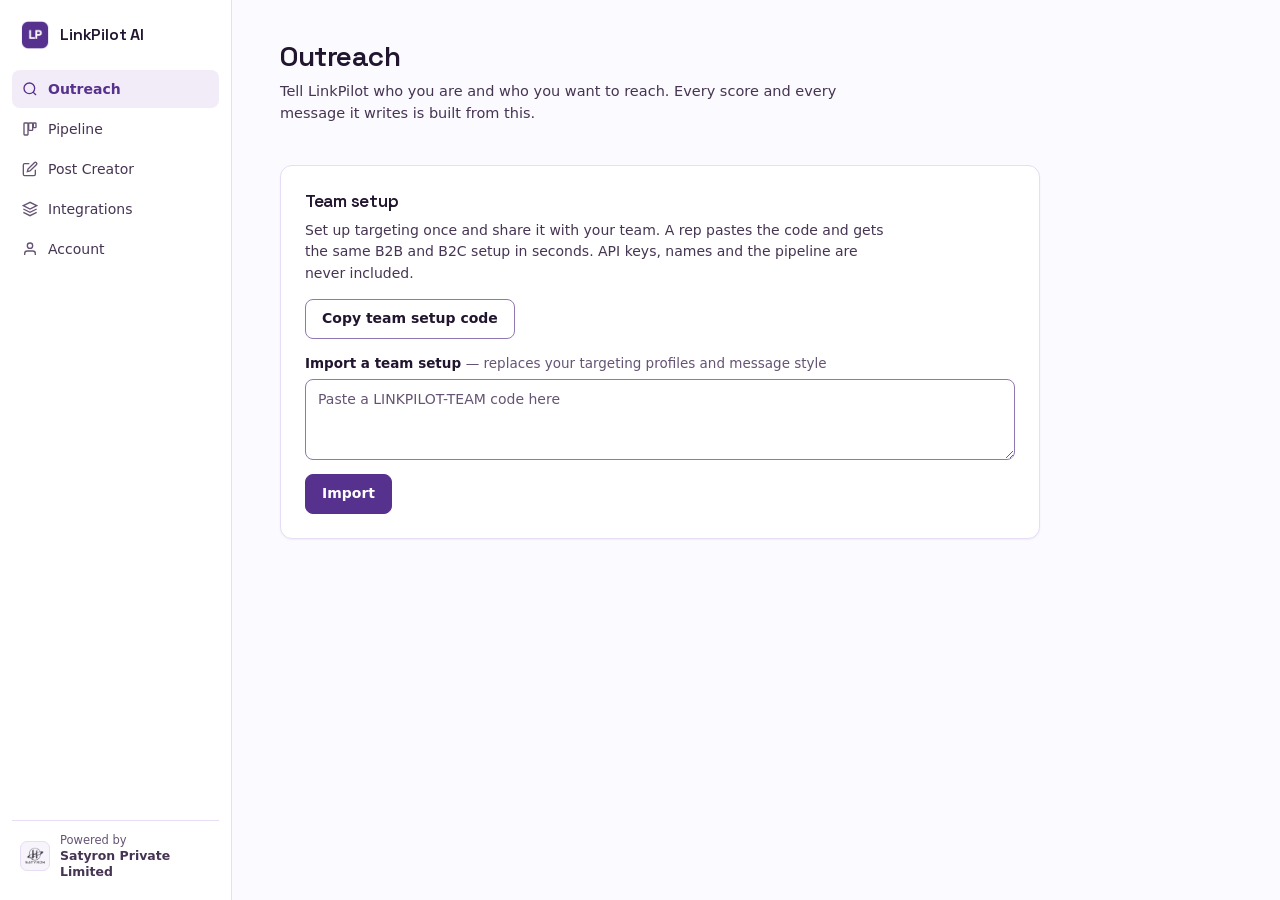
==== commit c512658e: "Two modes (B2C default, B2B) with structured ICP dropdowns Job Search is removed and Freelance becom" ====
--- a/options/index.html
+++ b/options/index.html
@@ -26,60 +26,26 @@
       <!-- Step 2: Mode choice -->
       <div class="ob-step hidden" id="ob-step-mode">
         <div class="ob-welcome-title">What are you using LinkedIn for?</div>
-        <div class="ob-welcome-desc">This shapes how the AI scores contacts and writes your outreach — you can change it anytime in Settings.</div>
-        <div class="mode-selector ob-mode-selector" id="ob-mode-selector">
-          <button class="mode-card" type="button" data-intent="b2b_sales" id="ob-mode-b2b">
-            <span class="mode-card-icon">
-              <svg width="20" height="20" viewBox="0 0 24 24" fill="none" stroke="currentColor" stroke-width="1.8">
-                <rect x="2" y="7" width="20" height="14" rx="2"/><path d="M16 21V5a2 2 0 0 0-2-2h-4a2 2 0 0 0-2 2v16"/>
-              </svg>
-            </span>
+        <div class="ob-welcome-desc">This shapes how LinkPilot scores people and writes your outreach. You can switch any time.</div>
+        <div class="mode-selector ob-mode-selector" id="ob-mode-selector" role="radiogroup" aria-label="Outreach mode">
+          <button class="mode-card active" type="button" role="radio" aria-checked="true" data-intent="b2c_sales">
+            <span class="mode-card-icon"><svg width="20" height="20" viewBox="0 0 24 24" fill="none" stroke="currentColor" stroke-width="1.8"><path d="M20 21v-2a4 4 0 0 0-4-4H8a4 4 0 0 0-4 4v2"/><circle cx="12" cy="7" r="4"/></svg></span>
             <div class="mode-card-body">
-              <span class="mode-card-name">B2B Sales</span>
-              <span class="mode-card-tagline">Score and qualify prospects for your sales pipeline</span>
-            </div>
-            <span class="mode-card-check" aria-hidden="true">
-              <svg width="11" height="11" viewBox="0 0 12 12" fill="none">
-                <path d="M2 6.5l2.8 2.8 5-5.5" stroke="currentColor" stroke-width="2" stroke-linecap="round" stroke-linejoin="round"/>
-              </svg>
-            </span>
+              <span class="mode-card-name">B2C — you, finding work</span>
+              <span class="mode-card-tagline">Jobs, freelance projects and teams that need your skills</span>
+            </div>
+            <span class="mode-card-check" aria-hidden="true"><svg width="11" height="11" viewBox="0 0 12 12" fill="none"><path d="M2 6.5l2.8 2.8 5-5.5" stroke="currentColor" stroke-width="2" stroke-linecap="round" stroke-linejoin="round"/></svg></span>
           </button>
-          <button class="mode-card" type="button" data-intent="b2c_sales" id="ob-mode-b2c">
-            <span class="mode-card-icon">
-              <svg width="20" height="20" viewBox="0 0 24 24" fill="none" stroke="currentColor" stroke-width="1.8">
-                <path d="M20 21v-2a4 4 0 0 0-4-4H8a4 4 0 0 0-4 4v2"/><circle cx="12" cy="7" r="4"/>
-                <path d="M16 3.13a4 4 0 0 1 0 7.75"/>
-              </svg>
-            </span>
+          <button class="mode-card" type="button" role="radio" aria-checked="false" data-intent="b2b_sales">
+            <span class="mode-card-icon"><svg width="20" height="20" viewBox="0 0 24 24" fill="none" stroke="currentColor" stroke-width="1.8"><rect x="2" y="7" width="20" height="14" rx="2"/><path d="M16 21V5a2 2 0 0 0-2-2h-4a2 2 0 0 0-2 2v16"/></svg></span>
             <div class="mode-card-body">
-              <span class="mode-card-name">Freelance / Consulting</span>
-              <span class="mode-card-tagline">Find clients for your individual expertise and services</span>
-            </div>
-            <span class="mode-card-check" aria-hidden="true">
-              <svg width="11" height="11" viewBox="0 0 12 12" fill="none">
-                <path d="M2 6.5l2.8 2.8 5-5.5" stroke="currentColor" stroke-width="2" stroke-linecap="round" stroke-linejoin="round"/>
-              </svg>
-            </span>
+              <span class="mode-card-name">B2B — your company, finding clients</span>
+              <span class="mode-card-tagline">Companies that buy what your business sells</span>
+            </div>
+            <span class="mode-card-check" aria-hidden="true"><svg width="11" height="11" viewBox="0 0 12 12" fill="none"><path d="M2 6.5l2.8 2.8 5-5.5" stroke="currentColor" stroke-width="2" stroke-linecap="round" stroke-linejoin="round"/></svg></span>
           </button>
-          <button class="mode-card" type="button" data-intent="job_search" id="ob-mode-job">
-            <span class="mode-card-icon">
-              <svg width="20" height="20" viewBox="0 0 24 24" fill="none" stroke="currentColor" stroke-width="1.8">
-                <circle cx="11" cy="11" r="8"/><line x1="21" y1="21" x2="16.65" y2="16.65"/>
-                <line x1="11" y1="8" x2="11" y2="14"/><line x1="8" y1="11" x2="14" y2="11"/>
-              </svg>
-            </span>
-            <div class="mode-card-body">
-              <span class="mode-card-name">Job Search</span>
-              <span class="mode-card-tagline">Identify recruiters, hiring managers, and open-role signals</span>
-            </div>
-            <span class="mode-card-check" aria-hidden="true">
-              <svg width="11" height="11" viewBox="0 0 12 12" fill="none">
-                <path d="M2 6.5l2.8 2.8 5-5.5" stroke="currentColor" stroke-width="2" stroke-linecap="round" stroke-linejoin="round"/>
-              </svg>
-            </span>
-          </button>
-        </div>
-        <button class="ob-btn-primary" id="ob-mode-next" disabled>Continue</button>
+        </div>
+        <button class="ob-btn-primary" id="ob-mode-next">Continue</button>
       </div>
 
       <!-- Step 3: Connect Anthropic -->
@@ -110,7 +76,7 @@
             <div class="ob-plan-desc">Perfect for getting started</div>
             <ul class="ob-plan-features">
               <li><svg width="14" height="14" viewBox="0 0 24 24" fill="none" stroke="currentColor" stroke-width="2.5"><polyline points="20 6 9 17 4 12"/></svg>50 AI analyses per month</li>
-              <li><svg width="14" height="14" viewBox="0 0 24 24" fill="none" stroke="currentColor" stroke-width="2.5"><polyline points="20 6 9 17 4 12"/></svg>All outreach modes (B2B, Freelance, Job)</li>
+              <li><svg width="14" height="14" viewBox="0 0 24 24" fill="none" stroke="currentColor" stroke-width="2.5"><polyline points="20 6 9 17 4 12"/></svg>B2C and B2B modes</li>
               <li><svg width="14" height="14" viewBox="0 0 24 24" fill="none" stroke="currentColor" stroke-width="2.5"><polyline points="20 6 9 17 4 12"/></svg>AI post creator</li>
               <li><svg width="14" height="14" viewBox="0 0 24 24" fill="none" stroke="currentColor" stroke-width="2.5"><polyline points="20 6 9 17 4 12"/></svg>Connection &amp; follow-up messages</li>
               <li class="ob-feat-muted"><svg width="14" height="14" viewBox="0 0 24 24" fill="none" stroke="currentColor" stroke-width="2"><line x1="18" y1="6" x2="6" y2="18"/><line x1="6" y1="6" x2="18" y2="18"/></svg>HubSpot CRM integration</li>
@@ -127,7 +93,7 @@
             <div class="ob-plan-desc">For power users &amp; sales teams</div>
             <ul class="ob-plan-features">
               <li><svg width="14" height="14" viewBox="0 0 24 24" fill="none" stroke="currentColor" stroke-width="2.5"><polyline points="20 6 9 17 4 12"/></svg>Unlimited AI analyses</li>
-              <li><svg width="14" height="14" viewBox="0 0 24 24" fill="none" stroke="currentColor" stroke-width="2.5"><polyline points="20 6 9 17 4 12"/></svg>All outreach modes (B2B, Freelance, Job)</li>
+              <li><svg width="14" height="14" viewBox="0 0 24 24" fill="none" stroke="currentColor" stroke-width="2.5"><polyline points="20 6 9 17 4 12"/></svg>B2C and B2B modes</li>
               <li><svg width="14" height="14" viewBox="0 0 24 24" fill="none" stroke="currentColor" stroke-width="2.5"><polyline points="20 6 9 17 4 12"/></svg>AI post creator</li>
               <li><svg width="14" height="14" viewBox="0 0 24 24" fill="none" stroke="currentColor" stroke-width="2.5"><polyline points="20 6 9 17 4 12"/></svg>HubSpot CRM push</li>
               <li><svg width="14" height="14" viewBox="0 0 24 24" fill="none" stroke="currentColor" stroke-width="2.5"><polyline points="20 6 9 17 4 12"/></svg>Early access to new features</li>
@@ -208,80 +174,20 @@
       <div class="stab-panel" id="panel-outreach">
         <div class="panel-header">
           <h1>Outreach</h1>
-          <p class="panel-sub">Choose your LinkedIn goal and fill in your profile. The AI uses these to score every profile and personalise your messages.</p>
-        </div>
-
-        <!-- Mode Selector -->
-        <div class="card">
-          <h3>What are you using LinkedIn for?</h3>
-          <p class="card-desc">Select your goal. The AI analyses every profile differently depending on your mode.</p>
-          <div class="mode-selector" id="mode-selector">
-            <button class="mode-card" data-intent="b2b_sales" id="mode-b2b">
-              <span class="mode-card-icon">
-                <svg width="20" height="20" viewBox="0 0 24 24" fill="none" stroke="currentColor" stroke-width="1.8">
-                  <rect x="2" y="7" width="20" height="14" rx="2"/><path d="M16 21V5a2 2 0 0 0-2-2h-4a2 2 0 0 0-2 2v16"/>
-                </svg>
-              </span>
-              <div class="mode-card-body">
-                <span class="mode-card-name">B2B Sales</span>
-                <span class="mode-card-tagline">Score and qualify prospects for your sales pipeline</span>
-              </div>
-              <span class="mode-card-check" aria-hidden="true">
-                <svg width="11" height="11" viewBox="0 0 12 12" fill="none">
-                  <path d="M2 6.5l2.8 2.8 5-5.5" stroke="currentColor" stroke-width="2" stroke-linecap="round" stroke-linejoin="round"/>
-                </svg>
-              </span>
-            </button>
-            <button class="mode-card" data-intent="b2c_sales" id="mode-b2c">
-              <span class="mode-card-icon">
-                <svg width="20" height="20" viewBox="0 0 24 24" fill="none" stroke="currentColor" stroke-width="1.8">
-                  <path d="M20 21v-2a4 4 0 0 0-4-4H8a4 4 0 0 0-4 4v2"/><circle cx="12" cy="7" r="4"/>
-                  <path d="M16 3.13a4 4 0 0 1 0 7.75"/>
-                </svg>
-              </span>
-              <div class="mode-card-body">
-                <span class="mode-card-name">Freelance / Consulting</span>
-                <span class="mode-card-tagline">Find clients for your individual expertise and services</span>
-              </div>
-              <span class="mode-card-check" aria-hidden="true">
-                <svg width="11" height="11" viewBox="0 0 12 12" fill="none">
-                  <path d="M2 6.5l2.8 2.8 5-5.5" stroke="currentColor" stroke-width="2" stroke-linecap="round" stroke-linejoin="round"/>
-                </svg>
-              </span>
-            </button>
-            <button class="mode-card" data-intent="job_search" id="mode-job">
-              <span class="mode-card-icon">
-                <svg width="20" height="20" viewBox="0 0 24 24" fill="none" stroke="currentColor" stroke-width="1.8">
-                  <circle cx="11" cy="11" r="8"/><line x1="21" y1="21" x2="16.65" y2="16.65"/>
-                  <line x1="11" y1="8" x2="11" y2="14"/><line x1="8" y1="11" x2="14" y2="11"/>
-                </svg>
-              </span>
-              <div class="mode-card-body">
-                <span class="mode-card-name">Job Search</span>
-                <span class="mode-card-tagline">Identify recruiters, hiring managers, and open-role signals</span>
-              </div>
-              <span class="mode-card-check" aria-hidden="true">
-                <svg width="11" height="11" viewBox="0 0 12 12" fill="none">
-                  <path d="M2 6.5l2.8 2.8 5-5.5" stroke="currentColor" stroke-width="2" stroke-linecap="round" stroke-linejoin="round"/>
-                </svg>
-              </span>
-            </button>
-          </div>
-          <div id="intent-status" class="status-msg" aria-live="polite"></div>
-        </div>
-
-        <!-- Mode info box -->
-        <div class="mode-info-box" id="mode-info-box"></div>
+          <p class="panel-sub">Tell LinkPilot who you are and who you want to reach. Every score and every message it writes is built from this.</p>
+        </div>
+
+        <div id="setup-root" class="setup-root"></div>
 
         <!-- Team setup: share ICP + business profiles across a BD team -->
         <div class="card" id="team-setup-card">
           <h3>Team setup</h3>
-          <p class="card-desc">Set up your ICP and business profiles once, then share them with your team. A rep pastes the code below and gets the same targeting in seconds. API keys and personal details are never included.</p>
+          <p class="card-desc">Set up targeting once and share it with your team. A rep pastes the code and gets the same B2B and B2C setup in seconds. API keys, names and the pipeline are never included.</p>
           <div class="actions">
             <button type="button" id="team-copy-btn" class="btn-secondary">Copy team setup code</button>
           </div>
           <div class="form-group">
-            <label for="team-import-input">Import a team setup <span class="label-hint">— replaces your ICP and business profiles</span></label>
+            <label for="team-import-input">Import a team setup <span class="label-hint">— replaces your targeting profiles and message style</span></label>
             <textarea id="team-import-input" rows="3" placeholder="Paste a LINKPILOT-TEAM code here" spellcheck="false"></textarea>
           </div>
           <div id="team-setup-status" class="status-msg" aria-live="polite"></div>
@@ -290,293 +196,6 @@
           </div>
         </div>
 
-        <!-- Profile cards — shown/hidden per mode -->
-        <div id="step2-block">
-
-          <!-- B2B: multiple saved ICP/business profiles -->
-          <div class="card hidden" id="icp-profile-switcher">
-            <div class="card-mode-badge badge-sales">B2B Sales</div>
-            <h3>ICP and business profiles</h3>
-            <p class="card-desc">If you sell to more than one kind of buyer, save a separate profile for each — the ICP and Business Profile cards below always belong to whichever one is active here.</p>
-            <div class="form-group">
-              <label for="icp-profile-select">Active profile</label>
-              <select id="icp-profile-select" class="form-select"></select>
-            </div>
-            <div id="icp-profile-status" class="status-msg" aria-live="polite"></div>
-            <div class="actions">
-              <button type="button" id="icp-profile-new-btn" class="btn-secondary">New profile</button>
-              <button type="button" id="icp-profile-rename-btn" class="btn-secondary">Rename</button>
-              <button type="button" id="icp-profile-delete-btn" class="btn-secondary">Delete</button>
-            </div>
-          </div>
-
-          <!-- B2B: ICP -->
-          <div class="card hidden" id="sales-config">
-            <div class="card-mode-badge badge-sales">B2B Sales</div>
-            <h3>Ideal customer profile (ICP)</h3>
-            <p class="card-desc">Define which industries you sell into and which to skip. The AI rates every prospect as <strong>strong</strong>, <strong>partial</strong> or <strong>poor</strong> fit.</p>
-            <div class="form-group">
-              <label>Target industries <span class="label-hint">— prospects here score higher</span></label>
-              <div class="tag-input" id="target-tags"></div>
-              <input type="text" id="target-input" class="tag-text" placeholder='Type an industry and press Enter — e.g. "Dental", "Fintech"' autocomplete="off" />
-            </div>
-            <div class="form-group">
-              <label>Excluded industries <span class="label-hint">— flagged as poor fit automatically</span></label>
-              <div class="tag-input" id="exclude-tags"></div>
-              <input type="text" id="exclude-input" class="tag-text" placeholder='Type to exclude and press Enter — e.g. "IT staffing"' autocomplete="off" />
-            </div>
-            <div id="icp-status" class="status-msg" aria-live="polite"></div>
-            <div class="actions">
-              <button type="button" id="icp-save-btn" class="btn-primary">Save ICP</button>
-              <button type="button" id="icp-reset-btn" class="btn-secondary">Reset excludes to default</button>
-            </div>
-          </div>
-
-          <!-- B2B: Business Profile -->
-          <div class="card hidden" id="business-config">
-            <div class="card-mode-badge badge-sales">B2B Sales</div>
-            <h3>Your business profile</h3>
-            <p class="card-desc">Tell the AI what you sell and who you sell to. It uses this to write personalised outreach that references your context without ever making a hard pitch.</p>
-            <div class="form-group">
-              <label for="biz-expertise">Your personal expertise <span class="optional">(optional)</span></label>
-              <textarea id="biz-expertise" rows="2" placeholder="e.g. Senior Full Stack Engineer with 10 years in AI, ML automation, and blockchain"></textarea>
-            </div>
-            <div class="form-group">
-              <label for="biz-offer">What you sell / offer</label>
-              <textarea id="biz-offer" rows="2" placeholder="e.g. We build custom patient-booking software for dental clinics"></textarea>
-            </div>
-            <div class="form-group">
-              <label for="biz-customer">Your ideal customer</label>
-              <textarea id="biz-customer" rows="2" placeholder="e.g. Clinic owners and practice managers at multi-location dental groups"></textarea>
-            </div>
-            <div class="form-group">
-              <label for="biz-problem">Problem you solve</label>
-              <textarea id="biz-problem" rows="2" placeholder="e.g. They lose revenue to no-shows and manual scheduling"></textarea>
-            </div>
-            <div class="form-group">
-              <label for="biz-valueprop">Value prop <span class="optional">(optional)</span></label>
-              <input type="text" id="biz-valueprop" placeholder="e.g. Cut no-shows by 40% with automated reminders" />
-            </div>
-            <div class="form-row">
-              <div class="form-group">
-                <label for="biz-name">Your first name <span class="optional">(optional)</span></label>
-                <input type="text" id="biz-name" placeholder="e.g. Jane" />
-              </div>
-              <div class="form-group">
-                <label for="biz-company">Your company name <span class="optional">(optional)</span></label>
-                <input type="text" id="biz-company" placeholder="e.g. Acme" />
-              </div>
-            </div>
-            <div id="biz-status" class="status-msg" aria-live="polite"></div>
-            <div class="actions">
-              <button type="button" id="biz-save-btn" class="btn-primary">Save business profile</button>
-            </div>
-          </div>
-
-          <!-- B2B: Message Style -->
-          <div class="card hidden" id="message-config">
-            <div class="card-mode-badge badge-sales">B2B Sales</div>
-            <h3>Message style</h3>
-            <p class="card-desc">Set your default tone and length for AI-generated connection requests and messages.</p>
-            <div class="form-group">
-              <label>Tone</label>
-              <div class="seg" id="tone-seg">
-                <button type="button" data-val="warm">Warm</button>
-                <button type="button" data-val="direct">Direct</button>
-                <button type="button" data-val="casual">Casual</button>
-                <button type="button" data-val="professional">Professional</button>
-              </div>
-            </div>
-            <div class="form-group">
-              <label>Length</label>
-              <div class="seg" id="length-seg">
-                <button type="button" data-val="short">Short</button>
-                <button type="button" data-val="standard">Standard</button>
-              </div>
-            </div>
-            <div class="form-group">
-              <label class="checkbox-row">
-                <input type="checkbox" id="cta-toggle" />
-                Include a soft call-to-action at the end
-              </label>
-              <input type="text" id="cta-text" placeholder='e.g. "Open to a quick chat sometime?"' />
-            </div>
-            <div id="msg-status" class="status-msg" aria-live="polite"></div>
-            <div class="actions">
-              <button type="button" id="msg-save-btn" class="btn-primary">Save message style</button>
-            </div>
-          </div>
-
-          <!-- Freelance: Target Industries -->
-          <div class="card hidden" id="b2c-icp-config">
-            <div class="card-mode-badge badge-b2c">Freelance</div>
-            <h3>Target client industries</h3>
-            <p class="card-desc">Optional — your own target/exclude industries, separate from any B2B ICP you've configured. The AI rates each contact's <strong>Client Potential</strong> using these instead.</p>
-            <div class="form-group">
-              <label>Target industries <span class="label-hint">— contacts here score higher</span></label>
-              <div class="tag-input" id="b2c-target-tags"></div>
-              <input type="text" id="b2c-target-input" class="tag-text" placeholder='Type an industry and press Enter — e.g. "Startups", "E-commerce"' autocomplete="off" />
-            </div>
-            <div class="form-group">
-              <label>Excluded industries <span class="optional">(optional)</span></label>
-              <div class="tag-input" id="b2c-exclude-tags"></div>
-              <input type="text" id="b2c-exclude-input" class="tag-text" placeholder='Type to exclude and press Enter' autocomplete="off" />
-            </div>
-            <div id="b2c-icp-status" class="status-msg" aria-live="polite"></div>
-            <div class="actions">
-              <button type="button" id="b2c-icp-save-btn" class="btn-primary">Save target industries</button>
-            </div>
-          </div>
-
-          <!-- Freelance: Personal Profile -->
-          <div class="card hidden" id="b2c-config">
-            <div class="card-mode-badge badge-b2c">Freelance</div>
-            <h3>Your personal profile</h3>
-            <p class="card-desc">Tell the AI about your expertise and services so it can evaluate each contact as a potential client and suggest the best approach angle.</p>
-            <div class="form-group">
-              <label for="b2c-expertise">Your expertise / domain</label>
-              <textarea id="b2c-expertise" rows="2" placeholder="e.g. Full-stack developer specialising in React and Node.js — 8 years building SaaS products"></textarea>
-            </div>
-            <div class="form-group">
-              <label for="b2c-services">Services you offer</label>
-              <textarea id="b2c-services" rows="2" placeholder="e.g. MVP builds, custom dashboards, API integrations"></textarea>
-            </div>
-            <div class="form-group">
-              <label for="b2c-target">Your target clients</label>
-              <textarea id="b2c-target" rows="2" placeholder="e.g. Funded early-stage startups and solo founders"></textarea>
-            </div>
-            <div class="form-group">
-              <label for="b2c-problem">Problem you solve</label>
-              <textarea id="b2c-problem" rows="2" placeholder="e.g. Founders who need to ship fast but can't justify a full-time engineer"></textarea>
-            </div>
-            <div class="form-group">
-              <label for="b2c-valueprop">Your unique angle <span class="optional">(optional)</span></label>
-              <input type="text" id="b2c-valueprop" placeholder="e.g. Shipped 20+ MVPs, always on time, async-first" />
-            </div>
-            <div class="form-group">
-              <label for="b2c-name">Your first name <span class="optional">(optional)</span></label>
-              <input type="text" id="b2c-name" placeholder="e.g. Jane" />
-            </div>
-            <div id="b2c-status" class="status-msg" aria-live="polite"></div>
-            <div class="actions">
-              <button type="button" id="b2c-save-btn" class="btn-primary">Save personal profile</button>
-            </div>
-          </div>
-
-          <!-- Freelance: Message Style -->
-          <div class="card hidden" id="b2c-message-config">
-            <div class="card-mode-badge badge-b2c">Freelance</div>
-            <h3>Message style</h3>
-            <p class="card-desc">Set your default tone and length for AI-generated connection requests and messages. Separate from your B2B style — switching modes never carries one over into the other.</p>
-            <div class="form-group">
-              <label>Tone</label>
-              <div class="seg" id="b2c-tone-seg">
-                <button type="button" data-val="warm">Warm</button>
-                <button type="button" data-val="direct">Direct</button>
-                <button type="button" data-val="casual">Casual</button>
-                <button type="button" data-val="professional">Professional</button>
-              </div>
-            </div>
-            <div class="form-group">
-              <label>Length</label>
-              <div class="seg" id="b2c-length-seg">
-                <button type="button" data-val="short">Short</button>
-                <button type="button" data-val="standard">Standard</button>
-              </div>
-            </div>
-            <div class="form-group">
-              <label class="checkbox-row">
-                <input type="checkbox" id="b2c-cta-toggle" />
-                Include a soft call-to-action at the end
-              </label>
-              <input type="text" id="b2c-cta-text" placeholder='e.g. "Open to a quick chat sometime?"' />
-            </div>
-            <div id="b2c-msg-status" class="status-msg" aria-live="polite"></div>
-            <div class="actions">
-              <button type="button" id="b2c-msg-save-btn" class="btn-primary">Save message style</button>
-            </div>
-          </div>
-
-          <!-- Job Search: Seeker Profile -->
-          <div class="card hidden" id="job-config">
-            <div class="card-mode-badge badge-job">Job Search</div>
-            <h3>Your job seeker profile</h3>
-            <p class="card-desc">The AI uses this to write connection requests that sound natural — not like a job application.</p>
-            <div class="form-row">
-              <div class="form-group">
-                <label for="job-name">Your first name <span class="optional">(optional)</span></label>
-                <input type="text" id="job-name" placeholder="e.g. Alex" />
-              </div>
-              <div class="form-group">
-                <label for="job-title">Your current or target job title</label>
-                <input type="text" id="job-title" placeholder="e.g. Product Manager" />
-              </div>
-            </div>
-            <div class="form-group">
-              <label for="job-background">Your professional background <span class="label-hint">— 1 to 3 sentences</span></label>
-              <textarea id="job-background" rows="3" placeholder="e.g. 5 years in B2B SaaS product management at two Series-B startups."></textarea>
-            </div>
-            <div class="form-group">
-              <label>Roles you are targeting</label>
-              <div class="tag-input" id="job-role-tags"></div>
-              <input type="text" id="job-role-input" class="tag-text" placeholder='Press Enter after each — e.g. "Product Manager", "Growth Lead"' autocomplete="off" />
-            </div>
-            <div class="form-group">
-              <label>Industries you are targeting <span class="optional">(optional)</span></label>
-              <div class="tag-input" id="job-industry-tags"></div>
-              <input type="text" id="job-industry-input" class="tag-text" placeholder='e.g. "SaaS", "Fintech"' autocomplete="off" />
-            </div>
-            <div class="form-group">
-              <label for="job-years">Years of experience</label>
-              <select id="job-years" class="form-select">
-                <option value="">Select...</option>
-                <option value="0–2 years (entry-level)">0–2 years (entry-level)</option>
-                <option value="3–5 years (mid-level)">3–5 years (mid-level)</option>
-                <option value="6–10 years (senior)">6–10 years (senior)</option>
-                <option value="10+ years (lead / principal)">10+ years (lead / principal)</option>
-              </select>
-            </div>
-            <div id="job-status" class="status-msg" aria-live="polite"></div>
-            <div class="actions">
-              <button type="button" id="job-save-btn" class="btn-primary">Save job profile</button>
-            </div>
-          </div>
-
-          <!-- Job Search: Message Style -->
-          <div class="card hidden" id="job-message-config">
-            <div class="card-mode-badge badge-job">Job Search</div>
-            <h3>Message style</h3>
-            <p class="card-desc">Set your default tone and length for AI-generated connection requests and messages. Separate from your other modes' style.</p>
-            <div class="form-group">
-              <label>Tone</label>
-              <div class="seg" id="job-tone-seg">
-                <button type="button" data-val="warm">Warm</button>
-                <button type="button" data-val="direct">Direct</button>
-                <button type="button" data-val="casual">Casual</button>
-                <button type="button" data-val="professional">Professional</button>
-              </div>
-            </div>
-            <div class="form-group">
-              <label>Length</label>
-              <div class="seg" id="job-length-seg">
-                <button type="button" data-val="short">Short</button>
-                <button type="button" data-val="standard">Standard</button>
-              </div>
-            </div>
-            <div class="form-group">
-              <label class="checkbox-row">
-                <input type="checkbox" id="job-cta-toggle" />
-                Include a soft call-to-action at the end
-              </label>
-              <input type="text" id="job-cta-text" placeholder='e.g. "Open to hearing more about the role?"' />
-            </div>
-            <div id="job-msg-status" class="status-msg" aria-live="polite"></div>
-            <div class="actions">
-              <button type="button" id="job-msg-save-btn" class="btn-primary">Save message style</button>
-            </div>
-          </div>
-
-        </div><!-- end step2-block -->
       </div><!-- end panel-outreach -->
 
       <!-- ── Tab: Pipeline ──────────────────────────────────────────────────── -->
@@ -614,11 +233,10 @@
         </div>
         <div class="pipeline-toolbar">
           <input type="text" id="pipeline-search" class="pipeline-search" placeholder="Filter by name or company..." />
-          <select id="pipeline-intent-filter" class="pipeline-intent-filter">
+          <select id="pipeline-intent-filter" class="pipeline-intent-filter" aria-label="Filter by mode">
             <option value="">All modes</option>
-            <option value="b2b_sales">B2B Sales</option>
-            <option value="b2c_sales">Freelance</option>
-            <option value="job_search">Job Search</option>
+            <option value="b2c_sales">B2C</option>
+            <option value="b2b_sales">B2B</option>
           </select>
           <div class="notifications-wrap">
             <button type="button" id="notifications-btn" class="btn-secondary">
@@ -911,6 +529,9 @@
     </main>
   </div>
 
+  <script src="../shared/taxonomy.js"></script>
+  <script src="../shared/schema.js"></script>
   <script src="index.js"></script>
+  <script src="setup.js"></script>
 </body>
 </html>
--- a/options/styles.css
+++ b/options/styles.css
@@ -163,7 +163,7 @@
 .optional, .label-hint { font-weight: 400; color: var(--muted); }
 .hint { font-size: 12.5px; color: var(--muted); }
 
-input[type="text"], input[type="password"], input[type="url"], input[type="number"], textarea, select, .form-select {
+input[type="text"], input[type="search"], input[type="password"], input[type="url"], input[type="number"], textarea, select, .form-select {
   width: 100%; min-height: 40px; padding: 9px 12px;
   background: var(--bg); color: var(--text);
   border: 1px solid var(--border-strong); border-radius: var(--r);
@@ -280,6 +280,93 @@
 .mib-list { margin: 0; padding-left: 18px; display: flex; flex-direction: column; gap: 3px; font-size: 13.5px; color: var(--text-2); }
 .mib-list li::marker { color: var(--accent); }
 .mib-cta { font-size: 13.5px; font-weight: 600; color: var(--accent); }
+
+/* ── Outreach setup (options/setup.js) ──────────────────────────────────────── */
+.setup-root { display: flex; flex-direction: column; gap: 16px; }
+.mode-selector--two { grid-template-columns: repeat(2, minmax(0, 1fr)); }
+.field-label { font-size: 13.5px; font-weight: 600; color: var(--text); }
+.req { color: var(--accent); font-weight: 700; margin-left: 1px; }
+
+.profile-bar { display: grid; grid-template-columns: minmax(0, 1fr) auto; align-items: end; gap: 10px 12px; padding: 16px 20px; }
+.profile-bar-main { display: flex; flex-direction: column; gap: 6px; min-width: 0; }
+.profile-bar .actions { flex-wrap: nowrap; }
+.profile-bar .btn-secondary { min-height: 40px; }
+.profile-bar-hint { grid-column: 1 / -1; }
+
+.choice-group { display: flex; flex-wrap: wrap; gap: 6px; }
+.choice {
+  display: inline-flex; align-items: center; min-height: 34px; padding: 0 12px;
+  border-radius: 999px; border: 1px solid var(--border-strong); background: var(--bg);
+  font-size: 13.5px; font-weight: 500; color: var(--text-2); line-height: 1.2;
+  transition: background 0.15s, border-color 0.15s, color 0.15s;
+}
+.choice:hover:not(:disabled) { background: var(--surface-hover); color: var(--text); }
+.choice[aria-pressed="true"] { background: var(--accent-soft); border-color: var(--accent); color: var(--accent); font-weight: 600; }
+.choice[aria-pressed="true"]::before {
+  content: ''; width: 12px; height: 12px; margin: 0 6px 0 -2px; flex-shrink: 0;
+  background: currentColor;
+  -webkit-mask: url("data:image/svg+xml,%3Csvg xmlns='http://www.w3.org/2000/svg' viewBox='0 0 24 24' fill='none' stroke='black' stroke-width='3' stroke-linecap='round' stroke-linejoin='round'%3E%3Cpath d='M20 6 9 17l-5-5'/%3E%3C/svg%3E") center / contain no-repeat;
+          mask: url("data:image/svg+xml,%3Csvg xmlns='http://www.w3.org/2000/svg' viewBox='0 0 24 24' fill='none' stroke='black' stroke-width='3' stroke-linecap='round' stroke-linejoin='round'%3E%3Cpath d='M20 6 9 17l-5-5'/%3E%3C/svg%3E") center / contain no-repeat;
+}
+.choice:disabled { opacity: 0.45; }
+
+.choice-details { display: flex; flex-direction: column; gap: 8px; }
+.choice-details > summary {
+  display: flex; align-items: center; justify-content: space-between; gap: 8px; cursor: pointer; list-style: none;
+  padding: 8px 12px; border-radius: var(--r); border: 1px solid var(--border-strong); background: var(--bg);
+}
+.choice-details > summary::-webkit-details-marker { display: none; }
+.choice-details > summary::after { content: ''; width: 10px; height: 10px; border-right: 2px solid var(--muted); border-bottom: 2px solid var(--muted); transform: rotate(45deg) translateY(-3px); transition: transform 0.2s; }
+.choice-details[open] > summary::after { transform: rotate(225deg) translateY(-2px); }
+.choice-details[open] > summary { margin-bottom: 4px; }
+.choice-count { margin-left: auto; font-size: 12.5px; color: var(--muted); font-weight: 500; }
+
+.proofs { display: flex; flex-direction: column; gap: 6px; }
+
+.picker-selected { display: flex; flex-wrap: wrap; gap: 6px; min-height: 26px; align-items: center; }
+.picker-empty { font-size: 13.5px; color: var(--muted); }
+.tag-custom { border-style: dashed; }
+.picker-toggle { align-self: flex-start; min-height: 36px; padding: 0 12px; font-size: 13.5px; }
+.picker-panel {
+  display: flex; flex-direction: column; gap: 8px; margin-top: 2px; padding: 10px;
+  border-radius: var(--r-lg); border: 1px solid var(--border-strong); background: var(--bg); box-shadow: var(--shadow-pop);
+}
+.picker-panel[hidden] { display: none; }
+input[type="search"]::-webkit-search-cancel-button { cursor: pointer; }
+.picker-list { max-height: 340px; overflow-y: auto; overscroll-behavior: contain; display: flex; flex-direction: column; border-top: 1px solid var(--border); }
+.picker-group { border-bottom: 1px solid var(--border); }
+.picker-group-head { display: flex; align-items: center; gap: 6px; }
+.picker-check { display: flex; align-items: center; gap: 10px; flex: 1; min-width: 0; padding: 9px 6px; font-size: 14px; font-weight: 500; color: var(--text); cursor: pointer; border-radius: var(--r-sm); }
+.picker-check:hover { background: var(--surface); }
+.picker-check span:first-of-type { min-width: 0; }
+.picker-count { margin-left: auto; font-size: 12px; font-weight: 600; color: var(--accent); white-space: nowrap; }
+.picker-expand {
+  display: inline-flex; align-items: center; gap: 4px; flex-shrink: 0; height: 30px; padding: 0 8px;
+  border: 0; border-radius: var(--r-sm); background: none; font-size: 12.5px; font-weight: 600; color: var(--muted); font-variant-numeric: tabular-nums;
+}
+.picker-expand:hover { background: var(--surface-hover); color: var(--text); }
+.picker-expand svg { transition: transform 0.2s; }
+.picker-expand[aria-expanded="true"] svg { transform: rotate(180deg); }
+.picker-items { display: grid; grid-template-columns: repeat(2, minmax(0, 1fr)); gap: 0 8px; padding: 0 0 8px 24px; }
+.picker-item { font-weight: 400; font-size: 13.5px; color: var(--text-2); padding: 7px 6px; }
+.picker-item input:disabled + span { color: var(--muted); }
+.picker-none { padding: 16px 6px; font-size: 13.5px; color: var(--muted); }
+.picker-custom {
+  align-self: flex-start; border: 1px dashed var(--accent-line); background: var(--accent-soft); color: var(--accent);
+  border-radius: var(--r); padding: 7px 12px; font-size: 13.5px; font-weight: 600;
+}
+.picker-foot { display: flex; justify-content: flex-end; }
+.picker-foot .btn-secondary { min-height: 34px; font-size: 13px; }
+
+.save-bar {
+  position: sticky; bottom: 16px; z-index: 10;
+  display: flex; align-items: center; justify-content: space-between; gap: 12px;
+  padding: 12px 12px 12px 20px; border-radius: var(--r-lg);
+  background: var(--bg); border: 1px solid var(--border); box-shadow: var(--shadow-pop);
+}
+.save-state { font-size: 13.5px; color: var(--muted); }
+.save-bar.is-dirty { border-color: var(--accent-line); }
+.save-bar.is-dirty .save-state { color: var(--mid); font-weight: 600; }
 
 /* ── Pipeline ───────────────────────────────────────────────────────────────── */
 #panel-pipeline { max-width: none; }
@@ -539,7 +626,7 @@
   .snav-item { width: auto; flex-shrink: 0; height: 36px; padding: 0 12px; white-space: nowrap; }
   .sidebar-powered { display: none; }
   .settings-main { padding: 24px 16px 56px; }
-  .mode-selector { grid-template-columns: 1fr; }
+  .mode-selector, .mode-selector--two { grid-template-columns: 1fr; }
   .mode-card { flex-direction: row; align-items: center; }
   .panel-header h1 { font-size: 24px; }
 }
@@ -554,6 +641,11 @@
   .outreach-safety-info { margin-left: 0; }
   .reminder-settings-sep { display: none; }
   .pipeline-search { max-width: none; }
+  .mode-selector--two { grid-template-columns: 1fr; }
+  .profile-bar { grid-template-columns: 1fr; padding: 16px; }
+  .profile-bar .actions > button { flex: 1 1 0; }
+  .picker-items { grid-template-columns: 1fr; padding-left: 16px; }
+  .save-bar { bottom: 8px; padding: 10px 10px 10px 14px; }
 }
 
 @media (prefers-reduced-motion: reduce) {
